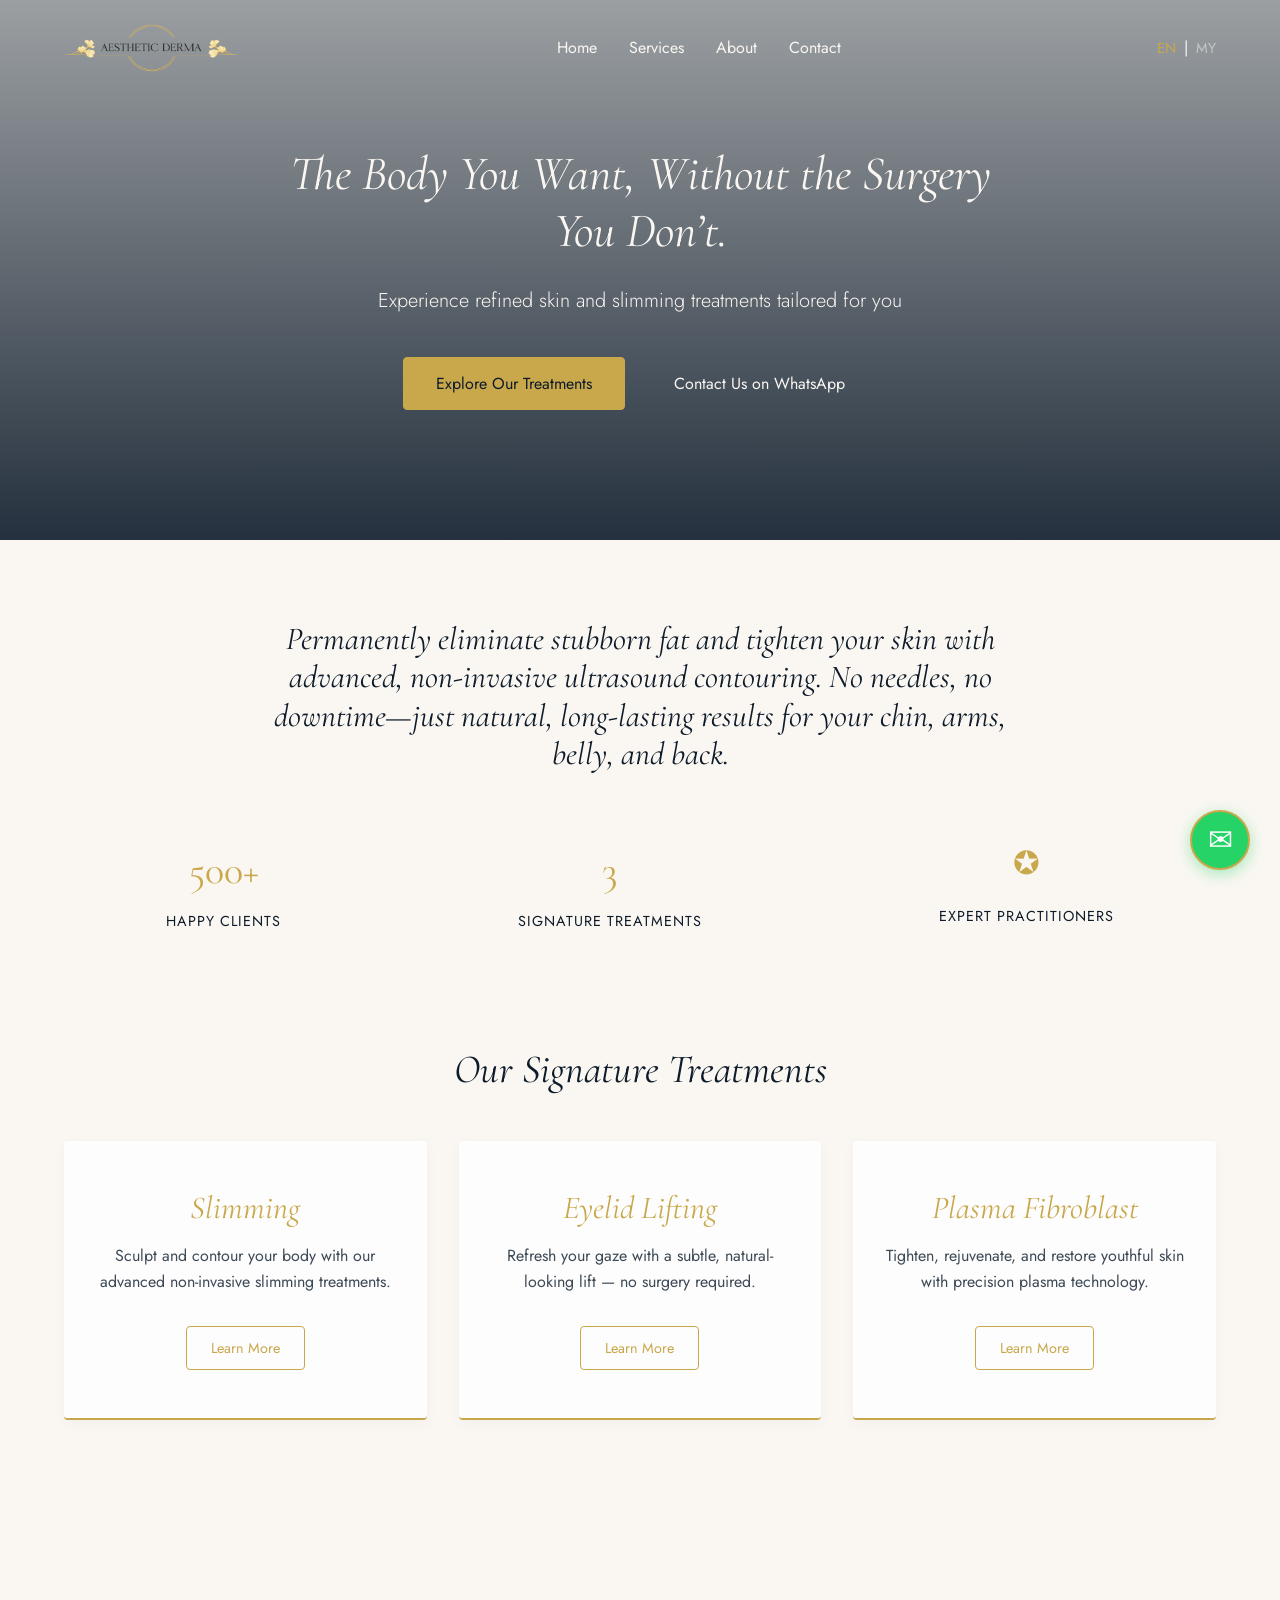
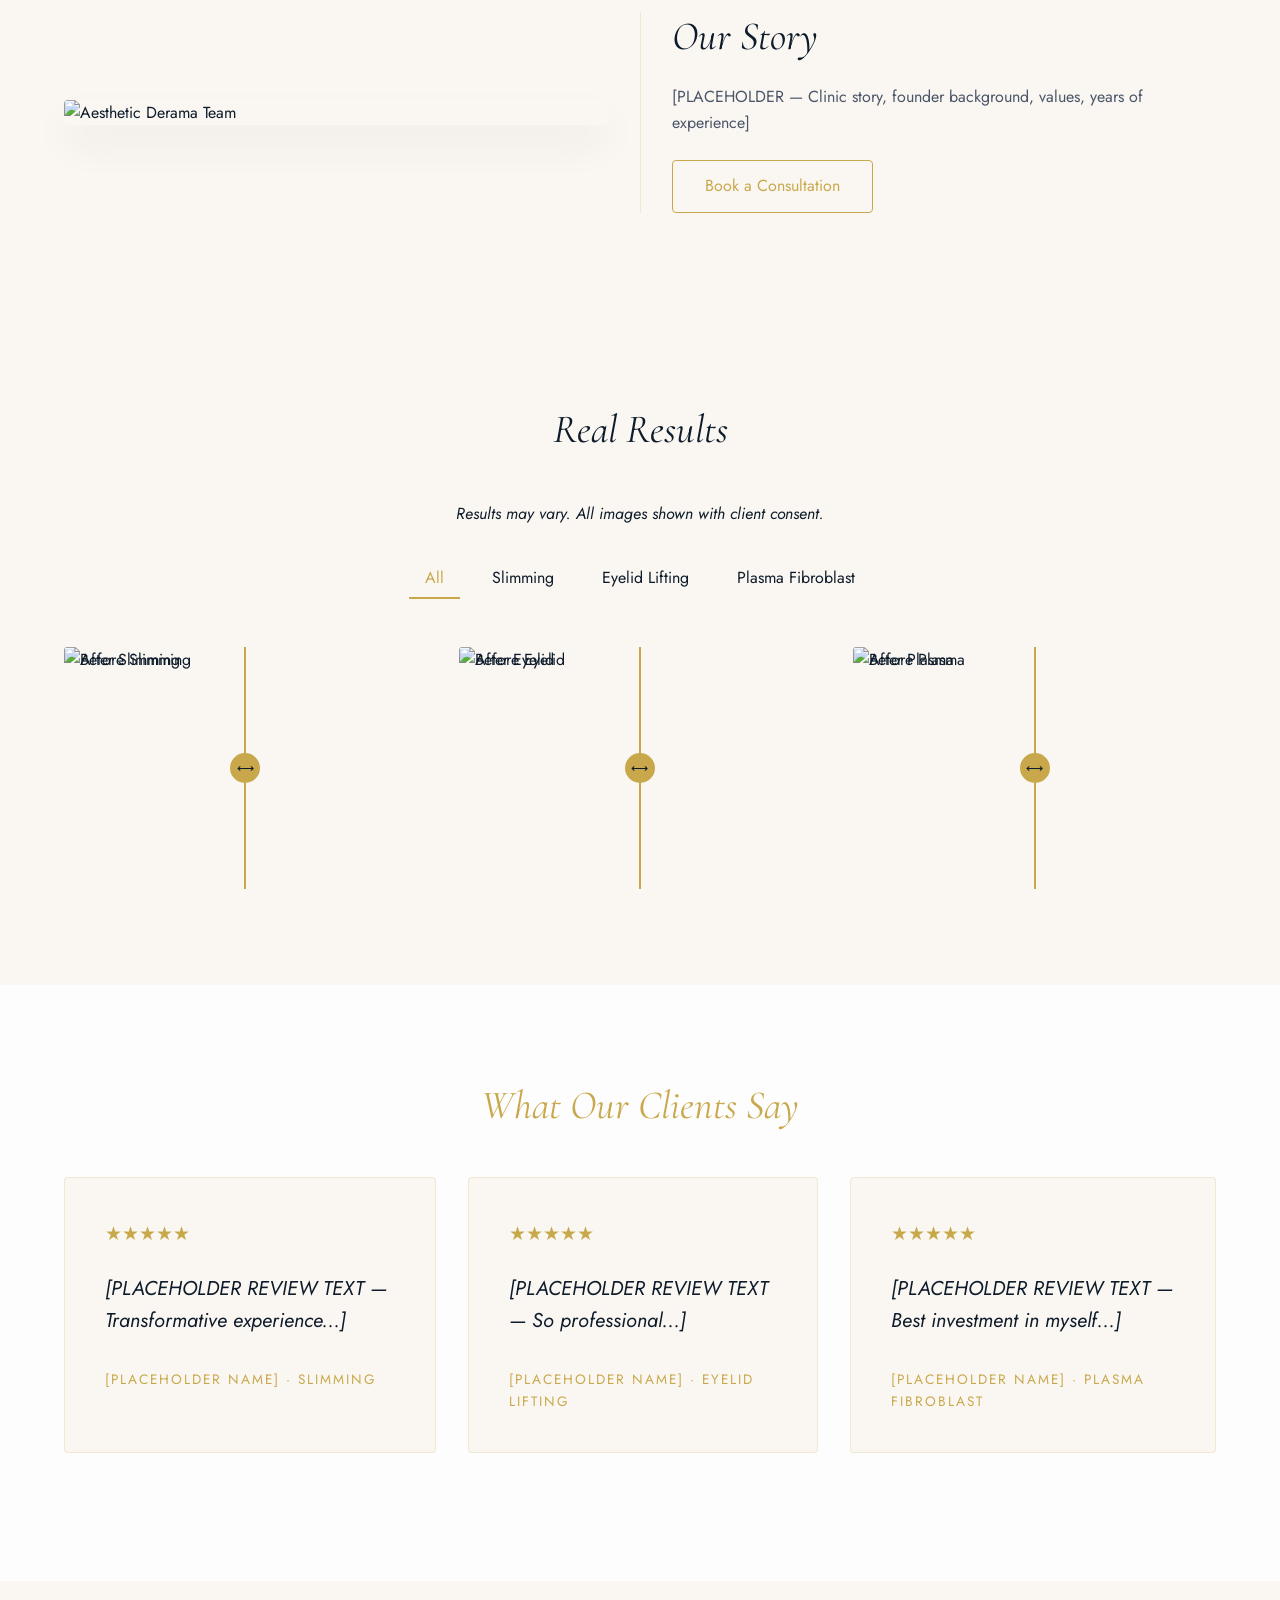
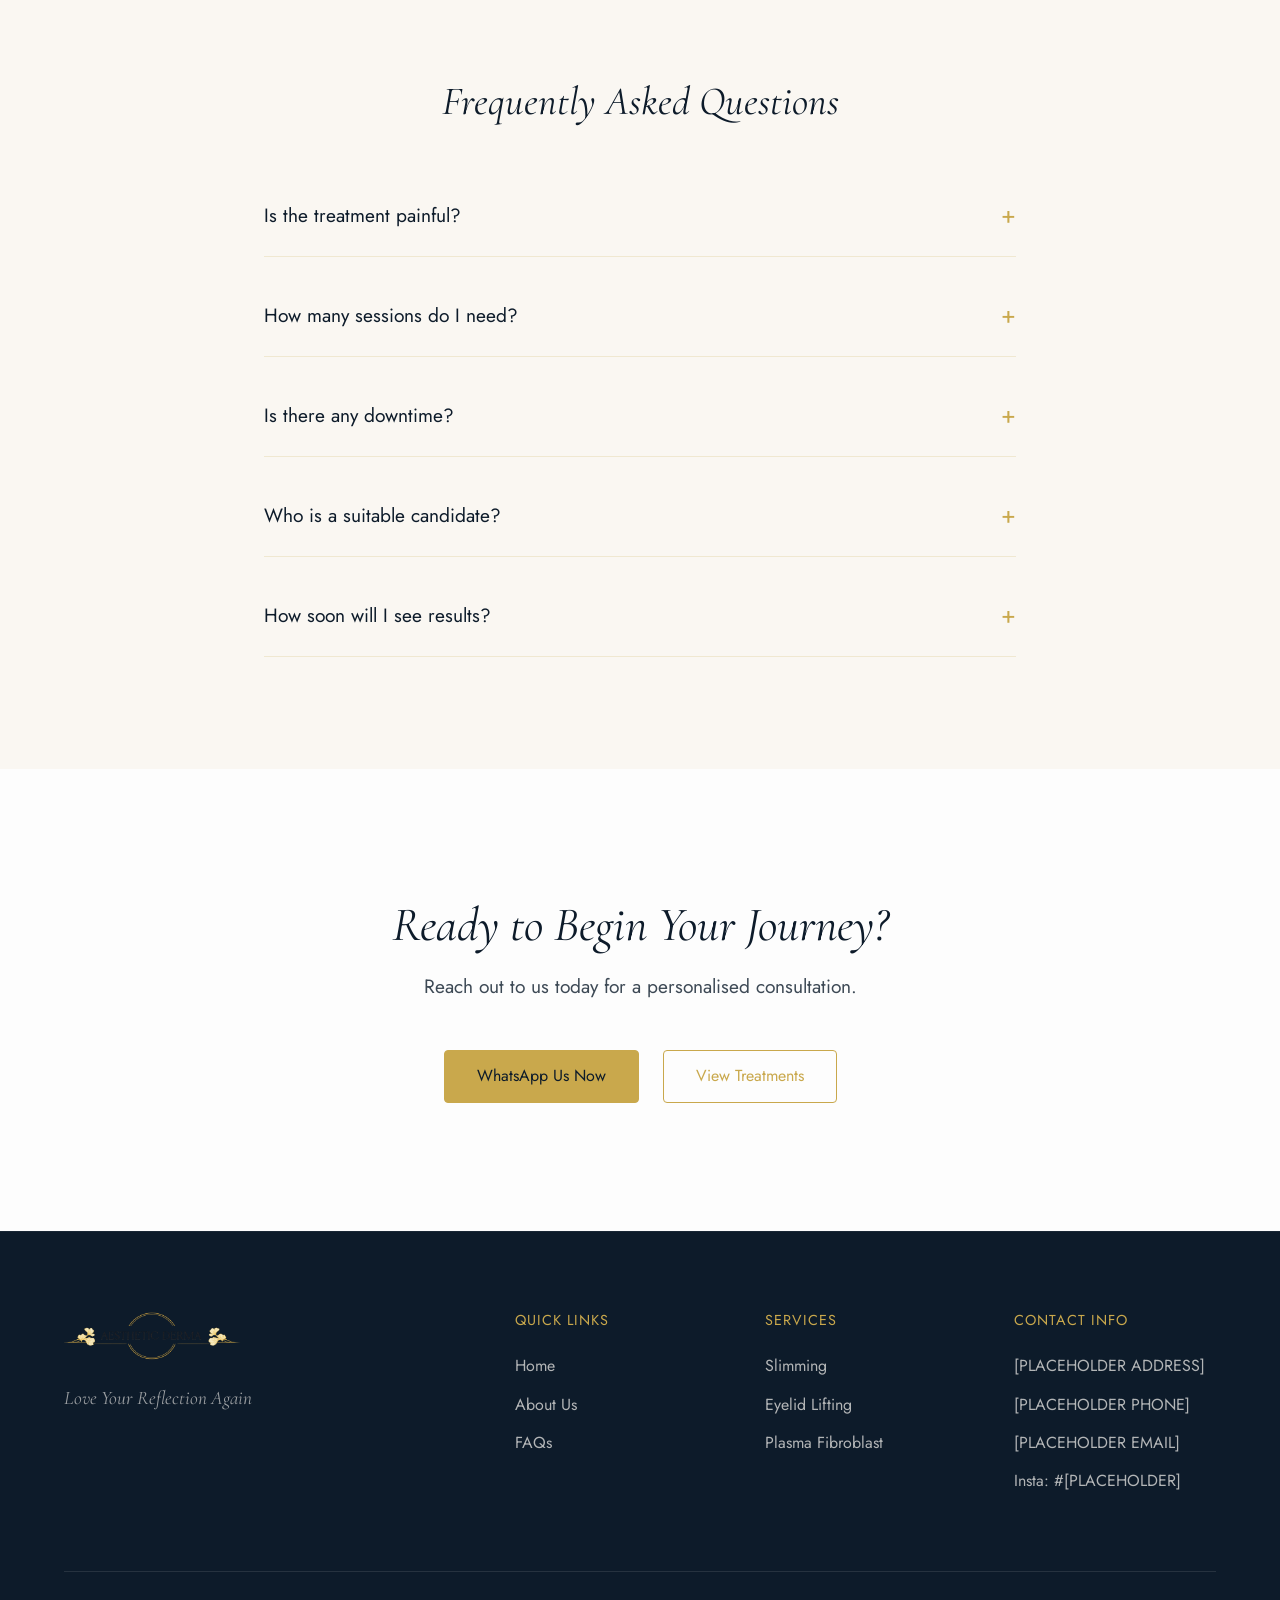
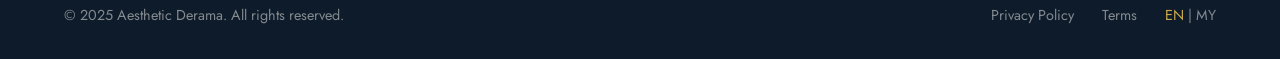
==== index.html @ 02422e23 "initial commit" ====
<!DOCTYPE html>
<html lang="en">

<head>
    <meta charset="UTF-8">
    <meta name="viewport" content="width=device-width, initial-scale=1.0">
    <title>Aesthetic Derama | Love Your Reflection Again</title>
    <meta name="description"
        content="Aesthetic Derama is a high-end aesthetic clinic offering premium non-invasive treatments like slimming, eyelid lifting, and plasma fibroblast. Love your reflection again.">
    <link rel="stylesheet" href="styles.css">
</head>

<body>

    <!-- Navigation -->
    <header>
        <div class="container nav-container">
            <a href="index.html" class="logo"><img src="logo.png" alt="Aesthetic Derama" class="logo-img"></a>
            <nav class="main-nav">
                <ul class="nav-links">
                    <li><a href="index.html" data-lang-en="Home" data-lang-my="Laman Utama">Home</a></li>
                    <li class="dropdown">
                        <a href="#services" data-lang-en="Services" data-lang-my="Perkhidmatan">Services</a>
                        <ul class="dropdown-menu">
                            <li><a href="slimming.html" data-lang-en="Slimming"
                                    data-lang-my="Melangsingkan Badan">Slimming</a></li>
                            <li><a href="eyelid-lifting.html" data-lang-en="Eyelid Lifting"
                                    data-lang-my="Angkat Kelopak Mata">Eyelid Lifting</a></li>
                            <li><a href="plasma-fibroblast.html" data-lang-en="Plasma Fibroblast"
                                    data-lang-my="Plasma Fibroblast">Plasma Fibroblast</a></li>
                        </ul>
                    </li>
                    <li><a href="#about" data-lang-en="About" data-lang-my="Tentang Kami">About</a></li>
                    <li><a href="#contact" data-lang-en="Contact" data-lang-my="Hubungi">Contact</a></li>
                </ul>
            </nav>
            <div style="display: flex; gap: 1rem; align-items: center;">
                <div class="lang-toggle">
                    <button class="lang-btn active" data-set-lang="EN">EN</button> | <button class="lang-btn"
                        data-set-lang="MY">MY</button>
                </div>
                <button class="mobile-menu-btn" style="display:none;" id="mobile-menu-btn">☰</button>
            </div>
        </div>
    </header>

    <!-- Hero Section -->
    <section class="hero">
        <video class="hero-video" autoplay loop muted playsinline>
            <source src="https://videos.pexels.com/video-files/5524244/5524244-uhd_2560_1440_30fps.mp4"
                type="video/mp4">
        </video>
        <div class="hero-overlay"></div>
        <div class="hero-content reveal">
            <h1 class="italic" data-lang-en="The Body You Want, Without the Surgery You Don&rsquo;t."
                data-lang-my="Badan yang Anda Inginkan, Tanpa Pembedahan yang Anda Tidak Mahukan.">The Body You Want,
                Without the Surgery You Don&rsquo;t.</h1>
            <p data-lang-en="Experience refined skin and slimming treatments tailored for you"
                data-lang-my="Alami rawatan kulit dan pelangsingan yang disesuaikan untuk anda">Experience refined skin
                and slimming treatments tailored for you</p>
            <div class="hero-btns">
                <a href="#services" class="btn btn-primary" data-lang-en="Explore Our Treatments"
                    data-lang-my="Terokai Rawatan Kami">Explore Our Treatments</a>
                <a href="https://wa.me/[PLACEHOLDER_NUMBER]" class="btn btn-ghost" data-lang-en="Contact Us on WhatsApp"
                    data-lang-my="Hubungi Kami di WhatsApp">Contact Us on WhatsApp</a>
            </div>
        </div>
    </section>

    <!-- Intro / Brand Promise Strip -->
    <section class="intro-strip reveal">
        <div class="container">
            <h2 class="intro-quote italic"
                data-lang-en="​Permanently eliminate stubborn fat and tighten your skin with advanced, non-invasive ultrasound contouring. No needles, no downtime—just natural, long-lasting results for your chin, arms, belly, and back."
                data-lang-my="&ldquo;Di mana sains bertemu kecantikan, dan setiap wanita menemui cahayanya.&rdquo;">
                "Where science meets beauty, and every woman finds her glow."</h2>
            <div class="stats-grid">
                <div class="stat-item">
                    <span>500+</span>
                    <p data-lang-en="Happy Clients" data-lang-my="Pelanggan Gembira">Happy Clients</p>
                </div>
                <div class="stat-item">
                    <span>3</span>
                    <p data-lang-en="Signature Treatments" data-lang-my="Rawatan Tandatangan">Signature Treatments</p>
                </div>
                <div class="stat-item">
                    <span style="font-size: 2rem; margin-bottom: 1rem;">&#10026;</span>
                    <p data-lang-en="Expert Practitioners" data-lang-my="Pakar Berpengalaman">Expert Practitioners</p>
                </div>
            </div>
        </div>
    </section>

    <!-- Services Section -->
    <section id="services" class="services-section reveal">
        <div class="container">
            <h2 class="section-title italic text-primary" data-lang-en="Our Signature Treatments"
                data-lang-my="Rawatan Tandatangan Kami">Our Signature Treatments</h2>
            <div class="services-grid">
                <!-- Service 1 -->
                <div class="service-card">
                    <h3 class="italic" data-lang-en="Slimming" data-lang-my="Melangsingkan Badan">Slimming</h3>
                    <p data-lang-en="Sculpt and contour your body with our advanced non-invasive slimming treatments."
                        data-lang-my="Bentuk dan kontur badan anda dengan rawatan langsing non-invasif kami yang canggih.">
                        Sculpt and contour your body with our advanced non-invasive slimming treatments.</p>
                    <a href="slimming.html" class="btn btn-outline" data-lang-en="Learn More"
                        data-lang-my="Ketahui Lebih Lanjut">Learn More</a>
                </div>
                <!-- Service 2 -->
                <div class="service-card">
                    <h3 class="italic" data-lang-en="Eyelid Lifting" data-lang-my="Angkat Kelopak Mata">Eyelid Lifting
                    </h3>
                    <p data-lang-en="Refresh your gaze with a subtle, natural-looking lift &mdash; no surgery required."
                        data-lang-my="Segarkan pandangan anda dengan angkat yang halus dan semula jadi &mdash; tanpa pembedahan.">
                        Refresh your gaze with a subtle, natural-looking lift &mdash; no surgery required.</p>
                    <a href="eyelid-lifting.html" class="btn btn-outline" data-lang-en="Learn More"
                        data-lang-my="Ketahui Lebih Lanjut">Learn More</a>
                </div>
                <!-- Service 3 -->
                <div class="service-card">
                    <h3 class="italic" data-lang-en="Plasma Fibroblast" data-lang-my="Plasma Fibroblast">Plasma
                        Fibroblast</h3>
                    <p data-lang-en="Tighten, rejuvenate, and restore youthful skin with precision plasma technology."
                        data-lang-my="Ketatkan, muda semula, dan pulihkan kulit muda dengan teknologi plasma presisi.">
                        Tighten, rejuvenate, and restore youthful skin with precision plasma technology.</p>
                    <a href="plasma-fibroblast.html" class="btn btn-outline" data-lang-en="Learn More"
                        data-lang-my="Ketahui Lebih Lanjut">Learn More</a>
                </div>
            </div>
        </div>
    </section>

    <!-- About Section -->
    <section id="about" class="about-section reveal">
        <div class="container about-grid">
            <div class="about-image">
                <img src="https://placehold.co/600x600/0D1B2A/C9A84C?text=Clinic+Story+Placeholder"
                    alt="Aesthetic Derama Team" loading="lazy">
            </div>
            <div class="about-content pl-4">
                <h2 class="italic" data-lang-en="Our Story" data-lang-my="Kisah Kami">Our Story</h2>
                <p data-lang-en="[PLACEHOLDER &mdash; Clinic story, founder background, values, years of experience]"
                    data-lang-my="[PLACEHOLDER &mdash; Kisah klinik, latar belakang pengasas, nilai, pengalaman bertahun-tahun]">
                    [PLACEHOLDER &mdash; Clinic story, founder background, values, years of experience]</p>
                <a href="#contact" class="btn btn-outline" data-lang-en="Book a Consultation"
                    data-lang-my="Tempah Perundingan">Book a Consultation</a>
            </div>
        </div>
    </section>

    <!-- Before & After Gallery -->
    <section class="gallery-section reveal">
        <div class="container">
            <h2 class="section-title text-primary italic" data-lang-en="Real Results" data-lang-my="Keputusan Nyata">
                Real Results</h2>
            <p style="text-align: center; margin-bottom: 2rem;" class="italic"
                data-lang-en="Results may vary. All images shown with client consent."
                data-lang-my="Keputusan mungkin berbeza. Semua imej ditunjukkan dengan persetujuan pelanggan.">Results
                may vary. All images shown with client consent.</p>

            <div class="filter-tabs">
                <button class="filter-btn active" data-filter="all" data-lang-en="All" data-lang-my="Semua">All</button>
                <button class="filter-btn" data-filter="slimming" data-lang-en="Slimming"
                    data-lang-my="Langsing">Slimming</button>
                <button class="filter-btn" data-filter="eyelid" data-lang-en="Eyelid Lifting"
                    data-lang-my="Kelopak Mata">Eyelid Lifting</button>
                <button class="filter-btn" data-filter="plasma" data-lang-en="Plasma Fibroblast"
                    data-lang-my="Plasma">Plasma Fibroblast</button>
            </div>

            <div class="gallery-grid">
                <!-- Gallery Item: Slimming -->
                <div class="gallery-item" data-category="slimming">
                    <div class="compare-slider">
                        <img src="https://placehold.co/600x400/0D1B2A/C9A84C?text=After" alt="After Slimming"
                            class="slider-after" loading="lazy">
                        <div class="slider-before" style="width: 50%;">
                            <img style="width: 200%;" src="https://placehold.co/600x400/C9A84C/0D1B2A?text=Before"
                                alt="Before Slimming" loading="lazy">
                        </div>
                        <div class="slider-handle" style="left: 50%;"></div>
                    </div>
                </div>
                <!-- Gallery Item: Eyelid -->
                <div class="gallery-item" data-category="eyelid">
                    <div class="compare-slider">
                        <img src="https://placehold.co/600x400/0D1B2A/C9A84C?text=After" alt="After Eyelid"
                            class="slider-after" loading="lazy">
                        <div class="slider-before" style="width: 50%;">
                            <img style="width: 200%;" src="https://placehold.co/600x400/C9A84C/0D1B2A?text=Before"
                                alt="Before Eyelid" loading="lazy">
                        </div>
                        <div class="slider-handle" style="left: 50%;"></div>
                    </div>
                </div>
                <!-- Gallery Item: Plasma -->
                <div class="gallery-item" data-category="plasma">
                    <div class="compare-slider">
                        <img src="https://placehold.co/600x400/0D1B2A/C9A84C?text=After" alt="After Plasma"
                            class="slider-after" loading="lazy">
                        <div class="slider-before" style="width: 50%;">
                            <img style="width: 200%;" src="https://placehold.co/600x400/C9A84C/0D1B2A?text=Before"
                                alt="Before Plasma" loading="lazy">
                        </div>
                        <div class="slider-handle" style="left: 50%;"></div>
                    </div>
                </div>
            </div>
        </div>
    </section>

    <!-- Testimonials Section -->
    <section class="testimonials-section reveal">
        <div class="container">
            <h2 class="section-title italic" data-lang-en="What Our Clients Say"
                data-lang-my="Apa Yang Pelanggan Kami Katakan">What Our Clients Say</h2>
            <div class="testimonial-carousel">
                <!-- Card 1 -->
                <div class="testimonial-card">
                    <div class="stars">&#9733;&#9733;&#9733;&#9733;&#9733;</div>
                    <p class="testimonial-text italic"
                        data-lang-en="[PLACEHOLDER REVIEW TEXT &mdash; Transformative experience...]"
                        data-lang-my="[PLACEHOLDER TEKS ULASAN &mdash; Pengalaman transformatif...]">[PLACEHOLDER REVIEW
                        TEXT &mdash; Transformative experience...]</p>
                    <div class="testimonial-author small-caps" data-lang-en="[PLACEHOLDER NAME] &middot; Slimming"
                        data-lang-my="[PLACEHOLDER NAME] &middot; Melangsingkan Badan">[PLACEHOLDER NAME] &middot;
                        Slimming</div>
                </div>
                <!-- Card 2 -->
                <div class="testimonial-card">
                    <div class="stars">&#9733;&#9733;&#9733;&#9733;&#9733;</div>
                    <p class="testimonial-text italic"
                        data-lang-en="[PLACEHOLDER REVIEW TEXT &mdash; So professional...]"
                        data-lang-my="[PLACEHOLDER TEKS ULASAN &mdash; Sangat profesional...]">[PLACEHOLDER REVIEW TEXT
                        &mdash; So professional...]</p>
                    <div class="testimonial-author small-caps" data-lang-en="[PLACEHOLDER NAME] &middot; Eyelid Lifting"
                        data-lang-my="[PLACEHOLDER NAME] &middot; Angkat Kelopak Mata">[PLACEHOLDER NAME] &middot;
                        Eyelid Lifting</div>
                </div>
                <!-- Card 3 -->
                <div class="testimonial-card">
                    <div class="stars">&#9733;&#9733;&#9733;&#9733;&#9733;</div>
                    <p class="testimonial-text italic"
                        data-lang-en="[PLACEHOLDER REVIEW TEXT &mdash; Best investment in myself...]"
                        data-lang-my="[PLACEHOLDER TEKS ULASAN &mdash; Pelaburan terbaik dalam diri saya...]">
                        [PLACEHOLDER REVIEW TEXT &mdash; Best investment in myself...]</p>
                    <div class="testimonial-author small-caps"
                        data-lang-en="[PLACEHOLDER NAME] &middot; Plasma Fibroblast"
                        data-lang-my="[PLACEHOLDER NAME] &middot; Plasma Fibroblast">[PLACEHOLDER NAME] &middot; Plasma
                        Fibroblast</div>
                </div>
            </div>
        </div>
    </section>

    <!-- FAQ Section -->
    <section class="faq-section reveal">
        <div class="container faq-container">
            <h2 class="section-title italic text-primary" data-lang-en="Frequently Asked Questions"
                data-lang-my="Soalan Lazim">Frequently Asked Questions</h2>
            <!-- FAQ 1 -->
            <div class="faq-item">
                <button class="faq-question">
                    <span data-lang-en="Is the treatment painful?" data-lang-my="Adakah rawatan ini menyakitkan?">Is the
                        treatment painful?</span>
                    <span class="faq-icon">+</span>
                </button>
                <div class="faq-answer">
                    <div class="faq-answer-inner" data-lang-en="[PLACEHOLDER ANSWER]"
                        data-lang-my="[PLACEHOLDER ANSWER]">[PLACEHOLDER ANSWER]</div>
                </div>
            </div>
            <!-- FAQ 2 -->
            <div class="faq-item">
                <button class="faq-question">
                    <span data-lang-en="How many sessions do I need?" data-lang-my="Berapa sesi yang saya perlukan?">How
                        many sessions do I need?</span>
                    <span class="faq-icon">+</span>
                </button>
                <div class="faq-answer">
                    <div class="faq-answer-inner" data-lang-en="[PLACEHOLDER ANSWER]"
                        data-lang-my="[PLACEHOLDER ANSWER]">[PLACEHOLDER ANSWER]</div>
                </div>
            </div>
            <!-- FAQ 3 -->
            <div class="faq-item">
                <button class="faq-question">
                    <span data-lang-en="Is there any downtime?" data-lang-my="Adakah terdapat masa rehat?">Is there any
                        downtime?</span>
                    <span class="faq-icon">+</span>
                </button>
                <div class="faq-answer">
                    <div class="faq-answer-inner" data-lang-en="[PLACEHOLDER ANSWER]"
                        data-lang-my="[PLACEHOLDER ANSWER]">[PLACEHOLDER ANSWER]</div>
                </div>
            </div>
            <!-- FAQ 4 -->
            <div class="faq-item">
                <button class="faq-question">
                    <span data-lang-en="Who is a suitable candidate?" data-lang-my="Siapakah calon yang sesuai?">Who is
                        a suitable candidate?</span>
                    <span class="faq-icon">+</span>
                </button>
                <div class="faq-answer">
                    <div class="faq-answer-inner" data-lang-en="[PLACEHOLDER ANSWER]"
                        data-lang-my="[PLACEHOLDER ANSWER]">[PLACEHOLDER ANSWER]</div>
                </div>
            </div>
            <!-- FAQ 5 -->
            <div class="faq-item">
                <button class="faq-question">
                    <span data-lang-en="How soon will I see results?"
                        data-lang-my="Bilakah saya akan melihat keputusan?">How soon will I see results?</span>
                    <span class="faq-icon">+</span>
                </button>
                <div class="faq-answer">
                    <div class="faq-answer-inner" data-lang-en="[PLACEHOLDER ANSWER]"
                        data-lang-my="[PLACEHOLDER ANSWER]">[PLACEHOLDER ANSWER]</div>
                </div>
            </div>
        </div>
    </section>

    <!-- Book Now / CTA Banner -->
    <section class="cta-banner reveal">
        <div class="container">
            <h2 class="italic" data-lang-en="Ready to Begin Your Journey?"
                data-lang-my="Bersedia Untuk Memulakan Perjalanan Anda?">Ready to Begin Your Journey?</h2>
            <p data-lang-en="Reach out to us today for a personalised consultation."
                data-lang-my="Hubungi kami hari ini untuk perundingan yang diperibadikan.">Reach out to us today for a
                personalised consultation.</p>
            <div class="cta-btns">
                <a href="https://wa.me/[PLACEHOLDER_NUMBER]" class="btn btn-primary" data-lang-en="WhatsApp Us Now"
                    data-lang-my="WhatsApp Kami Sekarang">WhatsApp Us Now</a>
                <a href="#services" class="btn btn-outline" data-lang-en="View Treatments"
                    data-lang-my="Lihat Rawatan">View Treatments</a>
            </div>
        </div>
    </section>

    <!-- Footer -->
    <footer id="contact">
        <div class="container">
            <div class="footer-grid">
                <div class="footer-brand">
                    <a href="index.html" class="logo"><img src="logo.png" alt="Aesthetic Derama" class="logo-img"></a>
                    <p data-lang-en="Love Your Reflection Again" data-lang-my="Cintai Pantulan Anda Kembali">Love Your
                        Reflection Again</p>
                </div>
                <div class="footer-col">
                    <h4 data-lang-en="Quick Links" data-lang-my="Pautan Pantas">Quick Links</h4>
                    <ul>
                        <li><a href="index.html" data-lang-en="Home" data-lang-my="Laman Utama">Home</a></li>
                        <li><a href="#about" data-lang-en="About Us" data-lang-my="Tentang Kami">About Us</a></li>
                        <li><a href="#faq" data-lang-en="FAQs" data-lang-my="Soalan Lazim">FAQs</a></li>
                    </ul>
                </div>
                <div class="footer-col">
                    <h4 data-lang-en="Services" data-lang-my="Perkhidmatan">Services</h4>
                    <ul>
                        <li><a href="slimming.html" data-lang-en="Slimming"
                                data-lang-my="Melangsingkan Badan">Slimming</a></li>
                        <li><a href="eyelid-lifting.html" data-lang-en="Eyelid Lifting"
                                data-lang-my="Angkat Kelopak Mata">Eyelid Lifting</a></li>
                        <li><a href="plasma-fibroblast.html" data-lang-en="Plasma Fibroblast"
                                data-lang-my="Plasma Fibroblast">Plasma Fibroblast</a></li>
                    </ul>
                </div>
                <div class="footer-col">
                    <h4 data-lang-en="Contact Info" data-lang-my="Maklumat Perhubungan">Contact Info</h4>
                    <ul>
                        <li><a href="#">[PLACEHOLDER ADDRESS]</a></li>
                        <li><a href="#">[PLACEHOLDER PHONE]</a></li>
                        <li><a href="mailto:[PLACEHOLDER EMAIL]">[PLACEHOLDER EMAIL]</a></li>
                        <li><a href="#">Insta: #[PLACEHOLDER]</a></li>
                    </ul>
                </div>
            </div>
            <div class="footer-bottom">
                <p>&copy; 2025 Aesthetic Derama. <span data-lang-en="All rights reserved."
                        data-lang-my="Hak cipta terpelihara.">All rights reserved.</span></p>
                <div class="footer-links">
                    <a href="#" data-lang-en="Privacy Policy" data-lang-my="Dasar Privasi">Privacy Policy</a>
                    <a href="#" data-lang-en="Terms" data-lang-my="Syarat">Terms</a>
                    <span style="margin-left: 1.5rem;">
                        <button class="lang-btn active" data-set-lang="EN">EN</button> | <button class="lang-btn"
                            data-set-lang="MY">MY</button>
                    </span>
                </div>
            </div>
        </div>
    </footer>

    <!-- Floating WhatsApp -->
    <a href="https://wa.me/[PLACEHOLDER_NUMBER]" class="floating-wa">
        <div class="wa-label" data-lang-en="Chat With Us" data-lang-my="Sembang Dengan Kami">Chat With Us</div>
        <div class="wa-icon">&#9993;</div> <!-- Better icon if font-awesome isn't permitted -->
    </a>

    <script src="main.js"></script>
</body>

</html>
---- styles.css ----
@import url('https://fonts.googleapis.com/css2?family=Cormorant+Garamond:ital,wght@0,400;0,600;1,400;1,600&family=Jost:wght@300;400;500&display=swap');

:root {
    --color-ivory: #FAF7F2;
    --color-whiteish: #FDFDFD;
    --color-gold: #C9A84C;
    --color-gold-light: rgba(201, 168, 76, 0.2);
    --color-navy: #0D1B2A;
    --color-navy-mid: #162840;
    --font-heading: 'Cormorant Garamond', serif;
    --font-body: 'Jost', sans-serif;
    --transition: 0.35s ease;
    --radius: 4px;
    --max-width: 1200px;
}

/* Reset & Base */
*,
*::before,
*::after {
    box-sizing: border-box;
    margin: 0;
    padding: 0;
}

html {
    scroll-behavior: smooth;
}

body {
    font-family: var(--font-body);
    background-color: var(--color-ivory);
    color: var(--color-navy);
    line-height: 1.6;
    -webkit-font-smoothing: antialiased;
    overflow-x: hidden;
}

h1,
h2,
h3,
h4,
h5,
h6 {
    font-family: var(--font-heading);
    font-weight: 400;
    line-height: 1.2;
}

a {
    text-decoration: none;
    color: inherit;
    transition: var(--transition);
}

ul {
    list-style: none;
}

img {
    max-width: 100%;
    height: auto;
    display: block;
}

/* Typography Utility */
.italic {
    font-style: italic;
}

.gold-text {
    color: var(--color-gold);
}

.ivory-text {
    color: var(--color-ivory);
}

.small-caps {
    text-transform: uppercase;
    letter-spacing: 2px;
    font-size: 0.85rem;
}

/* Container */
.container {
    max-width: var(--max-width);
    margin: 0 auto;
    padding: 0 1.5rem;
}

/* Navigation */
header {
    position: fixed;
    top: 0;
    left: 0;
    width: 100%;
    z-index: 1000;
    transition: var(--transition);
    padding: 1.5rem 0;
    background-color: transparent;
}

header.scrolled {
    background-color: var(--color-navy);
    padding: 1rem 0;
    box-shadow: 0 4px 20px rgba(0, 0, 0, 0.1);
}

.nav-container {
    display: flex;
    justify-content: space-between;
    align-items: center;
}

.logo {
    font-family: var(--font-heading);
    font-size: 1.8rem;
    color: var(--color-ivory);
    font-weight: 600;
}

.logo-img {
    height: 48px;
    width: auto;
    display: block;
}

.nav-links {
    display: flex;
    gap: 2rem;
    align-items: center;
}

.nav-links a {
    color: var(--color-ivory);
    font-size: 1rem;
    font-weight: 400;
    position: relative;
}

.nav-links a::after {
    content: '';
    position: absolute;
    width: 0;
    height: 1px;
    bottom: -4px;
    left: 0;
    background-color: var(--color-gold);
    transition: var(--transition);
}

.nav-links a:hover::after {
    width: 100%;
}

/* Dropdown */
.dropdown {
    position: relative;
}

.dropdown-menu {
    position: absolute;
    top: 100%;
    left: 0;
    background-color: var(--color-whiteish);
    min-width: 200px;
    opacity: 0;
    visibility: hidden;
    transform: translateY(10px);
    transition: var(--transition);
    border-top: 2px solid var(--color-gold);
    padding: 1rem 0;
    box-shadow: 0 4px 15px rgba(0, 0, 0, 0.05);
}

.dropdown:hover .dropdown-menu {
    opacity: 1;
    visibility: visible;
    transform: translateY(0);
}

.dropdown-menu li a {
    display: block;
    padding: 0.5rem 1.5rem;
    color: var(--color-navy);
}

.dropdown-menu li a::after {
    display: none;
}

.dropdown-menu li a:hover {
    color: var(--color-gold);
    background-color: var(--color-ivory);
}

/* Language Toggle */
.lang-toggle {
    display: flex;
    align-items: center;
    gap: 0.5rem;
    color: var(--color-ivory);
    cursor: pointer;
    font-family: var(--font-body);
}

.lang-btn {
    background: none;
    border: none;
    color: var(--color-ivory);
    cursor: pointer;
    font-size: 0.9rem;
    opacity: 0.5;
    transition: var(--transition);
    font-family: var(--font-body);
}

.lang-btn.active {
    opacity: 1;
    color: var(--color-gold);
}

/* Buttons */
.btn {
    display: inline-block;
    padding: 0.8rem 2rem;
    font-family: var(--font-body);
    font-size: 1rem;
    cursor: pointer;
    border-radius: var(--radius);
    text-align: center;
}

.btn-primary {
    background-color: var(--color-gold);
    color: var(--color-navy);
    border: 1px solid var(--color-gold);
}

.btn-primary:hover {
    background-color: transparent;
    color: var(--color-gold);
}

.btn-outline {
    background-color: transparent;
    color: var(--color-gold);
    border: 1px solid var(--color-gold);
}

.btn-outline:hover {
    background-color: var(--color-gold);
    color: var(--color-navy);
}

.btn-ghost {
    background-color: transparent;
    color: var(--color-ivory);
    border: 1px solid transparent;
}

.btn-ghost:hover {
    color: var(--color-gold);
}

/* Section Spacing */
section {
    padding: 6rem 0;
}

.section-title {
    text-align: center;
    font-size: 2.5rem;
    margin-bottom: 3rem;
    font-style: italic;
}

/* Hero Section */
.hero {
    position: relative;
    min-height: 60vh;
    padding: 8rem 0;
    display: flex;
    align-items: center;
    justify-content: center;
    text-align: center;
    color: var(--color-ivory);
}

.hero-video {
    position: absolute;
    top: 0;
    left: 0;
    width: 100%;
    height: 100%;
    object-fit: cover;
    z-index: -2;
}

.hero-overlay {
    position: absolute;
    top: 0;
    left: 0;
    width: 100%;
    height: 100%;
    background: linear-gradient(to top, rgba(13, 27, 42, 0.9) 0%, rgba(13, 27, 42, 0.4) 100%);
    z-index: -1;
}

.hero-content {
    max-width: 800px;
    padding: 0 1.5rem;
}

.hero h1 {
    font-size: 3rem;
    margin: 1rem 0 1.5rem;
}

.hero p {
    font-size: 1.25rem;
    margin-bottom: 2.5rem;
    font-weight: 300;
}

.hero-btns {
    display: flex;
    justify-content: center;
    gap: 1rem;
}

/* Intro Strip */
.intro-strip {
    background-color: var(--color-ivory);
    padding: 5rem 0;
    text-align: center;
}

.intro-quote {
    font-size: 2rem;
    color: var(--color-navy);
    max-width: 800px;
    margin: 0 auto 4rem;
}

.stats-grid {
    display: flex;
    justify-content: space-around;
    flex-wrap: wrap;
    gap: 2rem;
}

.stat-item {
    display: flex;
    flex-direction: column;
    align-items: center;
}

.stat-item span {
    font-family: var(--font-heading);
    font-size: 2.5rem;
    color: var(--color-gold);
    margin-bottom: 0.5rem;
}

.stat-item p {
    font-size: 0.9rem;
    text-transform: uppercase;
    letter-spacing: 1px;
}

/* Services */
.services-section {
    background-color: var(--color-ivory);
    padding-top: 2rem;
}

.services-grid {
    display: grid;
    grid-template-columns: repeat(auto-fit, minmax(300px, 1fr));
    gap: 2rem;
}

.service-card {
    background-color: var(--color-whiteish);
    color: var(--color-navy);
    padding: 3rem 2rem;
    text-align: center;
    border-bottom: 2px solid var(--color-gold);
    transition: var(--transition);
    border-radius: var(--radius);
    box-shadow: 0 4px 15px rgba(0, 0, 0, 0.03);
}

.service-card:hover {
    transform: translateY(-5px);
    box-shadow: 0 10px 30px rgba(13, 27, 42, 0.1);
}

.service-card h3 {
    color: var(--color-gold);
    font-size: 2rem;
    margin-bottom: 1rem;
}

.service-card p {
    margin-bottom: 2rem;
    color: rgba(13, 27, 42, 0.8);
}

.service-card .btn-outline {
    font-size: 0.9rem;
    padding: 0.6rem 1.5rem;
}

/* About Section */
.about-section {
    background-color: var(--color-ivory);
    position: relative;
}

.about-grid {
    display: grid;
    grid-template-columns: 1fr 1fr;
    gap: 4rem;
    align-items: center;
}

.about-image img {
    border-radius: var(--radius);
    box-shadow: 0 20px 40px rgba(0, 0, 0, 0.05);
}

.about-content {
    position: relative;
}

.about-content::before {
    content: '';
    position: absolute;
    left: -2rem;
    top: 0;
    height: 100%;
    width: 1px;
    background-color: var(--color-gold-light);
}

.about-content h2 {
    font-size: 2.5rem;
    margin-bottom: 1.5rem;
    color: var(--color-navy);
}

.about-content p {
    margin-bottom: 1.5rem;
    color: #4a5568;
}

/* Gallery Slider */
.gallery-section {
    background-color: var(--color-ivory);
}

.filter-tabs {
    display: flex;
    justify-content: center;
    gap: 1rem;
    margin-bottom: 3rem;
    flex-wrap: wrap;
}

.filter-btn {
    background: none;
    border: none;
    font-family: var(--font-body);
    font-size: 1rem;
    cursor: pointer;
    padding: 0.5rem 1rem;
    color: var(--color-navy);
    border-bottom: 2px solid transparent;
    transition: var(--transition);
}

.filter-btn.active,
.filter-btn:hover {
    color: var(--color-gold);
    border-bottom-color: var(--color-gold);
}

.gallery-grid {
    display: grid;
    grid-template-columns: repeat(auto-fill, minmax(350px, 1fr));
    gap: 2rem;
}

.compare-slider {
    position: relative;
    width: 100%;
    padding-top: 66.66%;
    /* 3:2 Aspect Ratio */
    overflow: hidden;
    border-radius: var(--radius);
}

.compare-slider img {
    position: absolute;
    top: 0;
    left: 0;
    width: 100%;
    height: 100%;
    object-fit: cover;
}

.slider-before {
    position: absolute;
    top: 0;
    left: 0;
    width: 50%;
    height: 100%;
    overflow: hidden;
    z-index: 2;
}

.slider-before img {
    width: 200%;
    /* Important: inverse of width */
    max-width: none;
}

.slider-handle {
    position: absolute;
    top: 0;
    left: 50%;
    width: 2px;
    height: 100%;
    background-color: var(--color-gold);
    z-index: 3;
    transform: translateX(-50%);
    cursor: ew-resize;
}

.slider-handle::after {
    content: '⟷';
    position: absolute;
    top: 50%;
    left: 50%;
    transform: translate(-50%, -50%);
    width: 30px;
    height: 30px;
    background-color: var(--color-gold);
    color: var(--color-navy);
    border-radius: 50%;
    display: flex;
    align-items: center;
    justify-content: center;
    font-size: 12px;
}

/* Testimonials */
.testimonials-section {
    background-color: var(--color-whiteish);
    color: var(--color-navy);
}

.testimonials-section .section-title {
    color: var(--color-gold);
}

.testimonial-carousel {
    display: flex;
    overflow-x: auto;
    gap: 2rem;
    padding-bottom: 2rem;
    scrollbar-width: thin;
    scrollbar-color: var(--color-gold) var(--color-navy-mid);
}

.testimonial-carousel::-webkit-scrollbar {
    height: 6px;
}

.testimonial-carousel::-webkit-scrollbar-track {
    background: var(--color-navy-mid);
}

.testimonial-carousel::-webkit-scrollbar-thumb {
    background-color: var(--color-gold);
    border-radius: 10px;
}

.testimonial-card {
    min-width: 350px;
    background-color: var(--color-ivory);
    padding: 2.5rem;
    border-radius: var(--radius);
    border: 1px solid rgba(201, 168, 76, 0.2);
}

.stars {
    color: var(--color-gold);
    margin-bottom: 1.5rem;
    font-size: 1.2rem;
}

.testimonial-text {
    font-size: 1.25rem;
    margin-bottom: 2rem;
}

.testimonial-author {
    color: var(--color-gold);
}

/* FAQ */
.faq-section {
    background-color: var(--color-ivory);
}

.faq-container {
    max-width: 800px;
    margin: 0 auto;
}

.faq-item {
    border-bottom: 1px solid var(--color-gold-light);
    margin-bottom: 1rem;
}

.faq-question {
    display: flex;
    justify-content: space-between;
    align-items: center;
    width: 100%;
    background: none;
    border: none;
    text-align: left;
    padding: 1.5rem 0;
    font-family: var(--font-body);
    font-size: 1.2rem;
    color: var(--color-navy);
    cursor: pointer;
}

.faq-icon {
    color: var(--color-gold);
    font-size: 1.5rem;
    transition: var(--transition);
}

.faq-answer {
    max-height: 0;
    overflow: hidden;
    transition: max-height 0.3s ease-out;
}

.faq-answer-inner {
    padding-bottom: 1.5rem;
    color: #4a5568;
}

.faq-item.active .faq-icon {
    transform: rotate(45deg);
}

.faq-item.active .faq-answer {
    max-height: 500px;
}

/* CTA Banner */
.cta-banner {
    background-color: var(--color-whiteish);
    color: var(--color-navy);
    text-align: center;
    padding: 8rem 0;
}

.cta-banner h2 {
    font-size: 3rem;
    margin-bottom: 1rem;
    color: var(--color-navy);
}

.cta-banner p {
    margin-bottom: 3rem;
    font-size: 1.2rem;
    color: rgba(13, 27, 42, 0.8);
}

.cta-btns {
    display: flex;
    justify-content: center;
    gap: 1.5rem;
}

/* Footer */
footer {
    background-color: var(--color-navy);
    color: var(--color-ivory);
    padding: 5rem 0 2rem;
    border-top: 1px solid rgba(255, 255, 255, 0.05);
}

.footer-grid {
    display: grid;
    grid-template-columns: 2fr 1fr 1fr 1fr;
    gap: 3rem;
    margin-bottom: 4rem;
}

.footer-brand .logo {
    margin-bottom: 1rem;
    display: inline-block;
}

.footer-brand p {
    color: rgba(250, 247, 242, 0.6);
    font-style: italic;
    font-family: var(--font-heading);
    font-size: 1.2rem;
}

.footer-col h4 {
    font-family: var(--font-body);
    text-transform: uppercase;
    letter-spacing: 1px;
    font-size: 0.9rem;
    margin-bottom: 1.5rem;
    color: var(--color-gold);
}

.footer-col ul li {
    margin-bottom: 0.8rem;
}

.footer-col ul li a {
    color: rgba(250, 247, 242, 0.7);
}

.footer-col ul li a:hover {
    color: var(--color-gold);
}

.footer-bottom {
    border-top: 1px solid rgba(250, 247, 242, 0.1);
    padding-top: 2rem;
    display: flex;
    justify-content: space-between;
    align-items: center;
    font-size: 0.9rem;
    color: rgba(250, 247, 242, 0.5);
}

.footer-links a {
    margin-left: 1.5rem;
}

.footer-links a:hover {
    color: var(--color-ivory);
}

/* Floating WhatsApp */
.floating-wa {
    position: fixed;
    bottom: 30px;
    right: 30px;
    z-index: 999;
    display: flex;
    align-items: center;
    gap: 10px;
    transition: var(--transition);
}

.wa-label {
    background-color: #fff;
    color: #25D366;
    padding: 8px 15px;
    border-radius: 20px;
    font-size: 0.9rem;
    font-weight: 500;
    box-shadow: 0 4px 10px rgba(0, 0, 0, 0.1);
    opacity: 0;
    transform: translateX(10px);
    transition: var(--transition);
    visibility: hidden;
}

.wa-icon {
    width: 60px;
    height: 60px;
    background-color: #25D366;
    border: 2px solid var(--color-gold);
    border-radius: 50%;
    display: flex;
    justify-content: center;
    align-items: center;
    color: white;
    font-size: 30px;
    box-shadow: 0 4px 15px rgba(37, 211, 102, 0.4);
    animation: pulse 2s infinite;
}

.floating-wa:hover .wa-label {
    opacity: 1;
    transform: translateX(0);
    visibility: visible;
}

@keyframes pulse {
    0% {
        transform: scale(1);
        box-shadow: 0 0 0 0 rgba(37, 211, 102, 0.7);
    }

    70% {
        transform: scale(1.05);
        box-shadow: 0 0 0 10px rgba(37, 211, 102, 0);
    }

    100% {
        transform: scale(1);
        box-shadow: 0 0 0 0 rgba(37, 211, 102, 0);
    }
}

/* Service Page Specifics */
.service-hero {
    position: relative;
    height: 60vh;
    min-height: 400px;
    display: flex;
    align-items: center;
    justify-content: center;
    text-align: center;
    color: var(--color-ivory);
    background-size: cover;
    background-position: center;
}

.service-hero-overlay {
    position: absolute;
    top: 0;
    left: 0;
    width: 100%;
    height: 100%;
    background: var(--color-navy);
    opacity: 0.8;
}

.service-hero-content {
    position: relative;
    z-index: 1;
}

.service-hero-content h1 {
    font-size: 4rem;
    color: var(--color-gold);
    margin-bottom: 1rem;
}

.service-hero-content p {
    font-size: 1.5rem;
    margin-bottom: 2rem;
}

.process-grid {
    display: grid;
    grid-template-columns: repeat(auto-fit, minmax(250px, 1fr));
    gap: 2rem;
    margin-top: 3rem;
}

.process-card {
    background-color: var(--color-whiteish);
    padding: 2.5rem;
    border-radius: var(--radius);
    text-align: center;
    box-shadow: 0 4px 15px rgba(0, 0, 0, 0.03);
    color: var(--color-navy);
}

.process-number {
    font-family: var(--font-heading);
    font-size: 3rem;
    color: var(--color-gold);
    margin-bottom: 1rem;
    display: block;
}

.benefits-grid {
    display: grid;
    grid-template-columns: repeat(auto-fit, minmax(280px, 1fr));
    gap: 2rem;
}

.benefit-card {
    display: flex;
    align-items: flex-start;
    gap: 1rem;
}

.benefit-icon {
    color: var(--color-gold);
    font-size: 2rem;
}

/* Responsive */
@media (max-width: 1024px) {
    .hero h1 {
        font-size: 3.5rem;
    }

    .footer-grid {
        grid-template-columns: 1fr 1fr;
    }
}

@media (max-width: 768px) {
    .mobile-menu-btn {
        display: block;
        background: none;
        border: none;
        color: var(--color-ivory);
        font-size: 1.5rem;
        cursor: pointer;
    }

    .main-nav {
        position: absolute;
        top: 100%;
        left: 0;
        width: 100%;
        background-color: var(--color-navy);
        padding: 1rem 0;
        box-shadow: 0 10px 20px rgba(0, 0, 0, 0.2);
        display: none;
    }

    .main-nav.active {
        display: block;
    }

    .nav-links {
        flex-direction: column;
        gap: 0;
    }

    .nav-links li {
        width: 100%;
    }

    .nav-links a {
        display: block;
        padding: 1rem 1.5rem;
    }

    .dropdown-menu {
        position: static;
        opacity: 1;
        visibility: visible;
        transform: none;
        background-color: rgba(255, 255, 255, 0.05);
        border-top: none;
        display: none;
    }

    .dropdown.active .dropdown-menu {
        display: block;
    }

    .hero h1 {
        font-size: 2.5rem;
    }

    .hero p {
        font-size: 1.1rem;
    }

    .hero-btns,
    .cta-btns {
        flex-direction: column;
    }

    .about-grid {
        grid-template-columns: 1fr;
    }

    .about-content::before {
        display: none;
    }

    .footer-grid {
        grid-template-columns: 1fr;
        gap: 2rem;
    }

    .footer-bottom {
        flex-direction: column;
        gap: 1rem;
        text-align: center;
    }

    section {
        padding: 4rem 0;
    }
}

@media (max-width: 375px) {
    .hero h1 {
        font-size: 2rem;
    }

    .intro-quote {
        font-size: 1.5rem;
    }
}

/* Animations */
.reveal {
    opacity: 0;
    transform: translateY(30px);
    transition: all 0.8s ease;
}

.reveal.active {
    opacity: 1;
    transform: translateY(0);
}
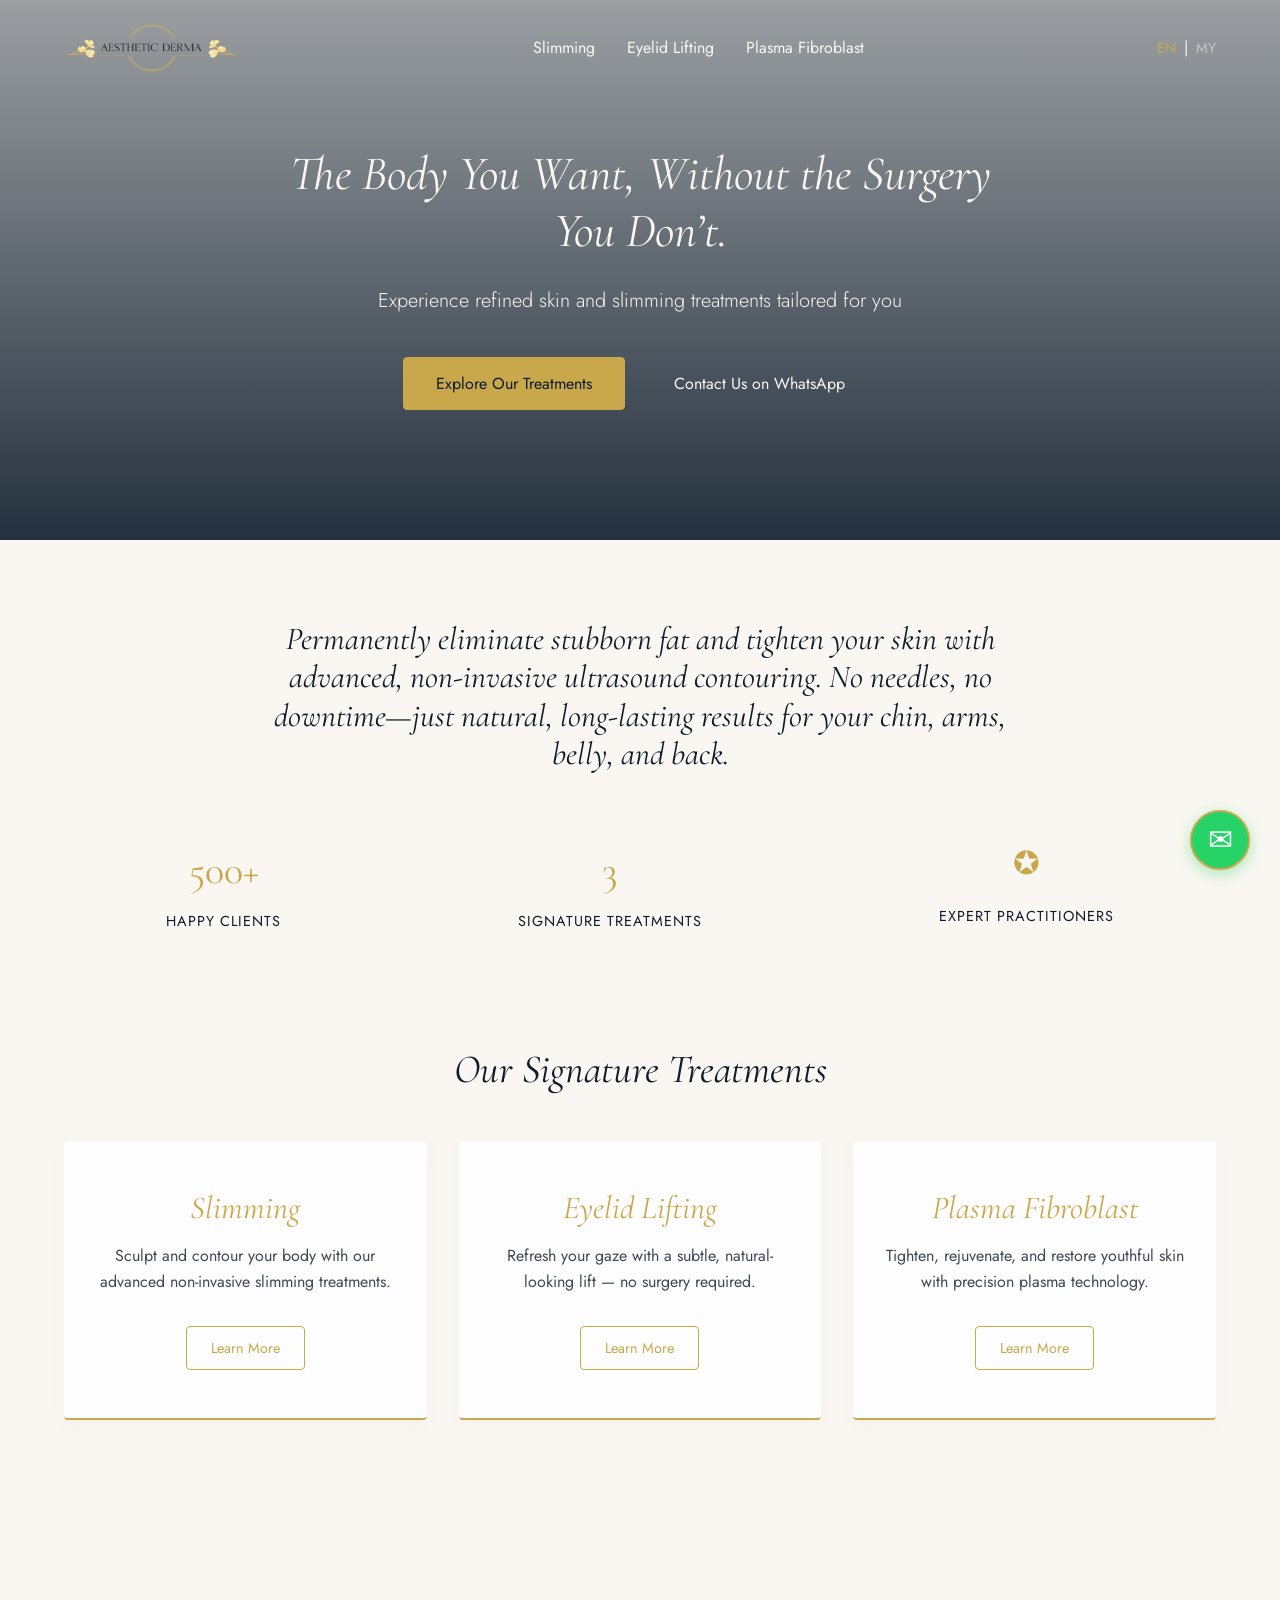
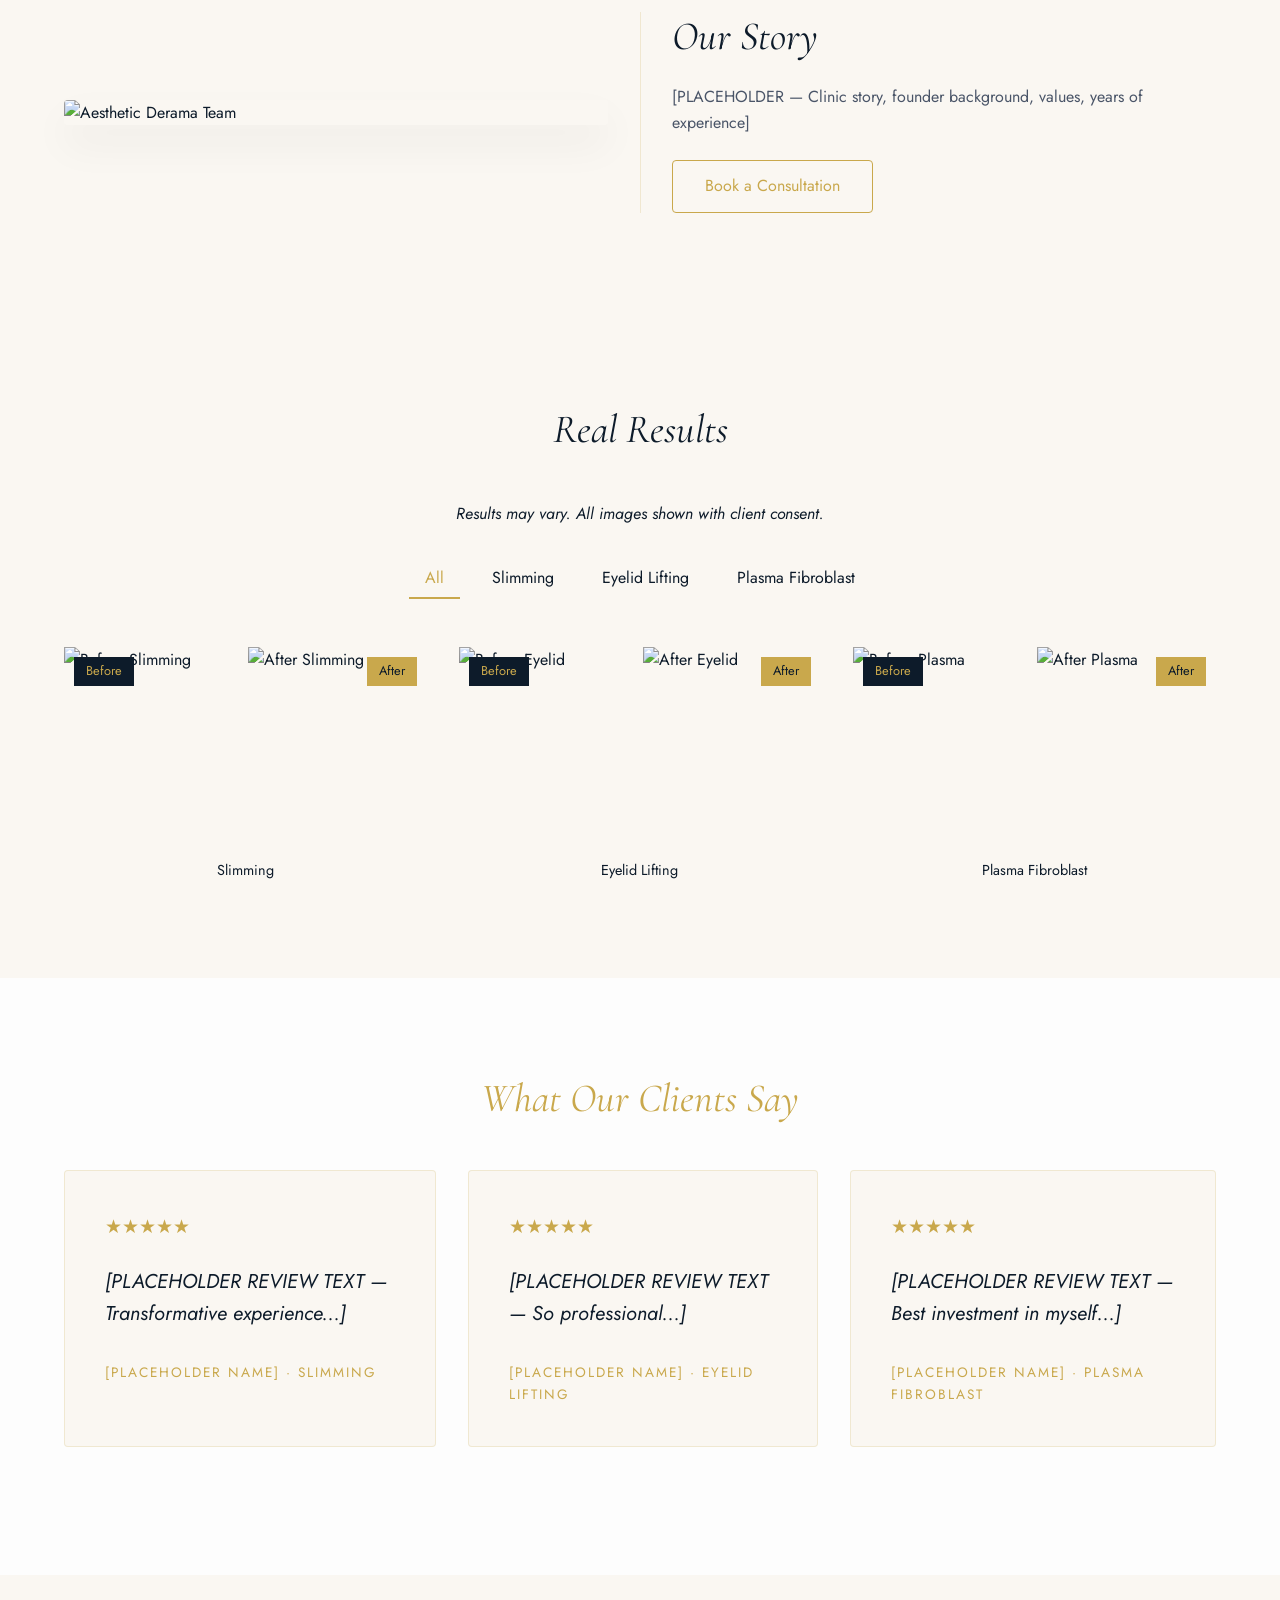
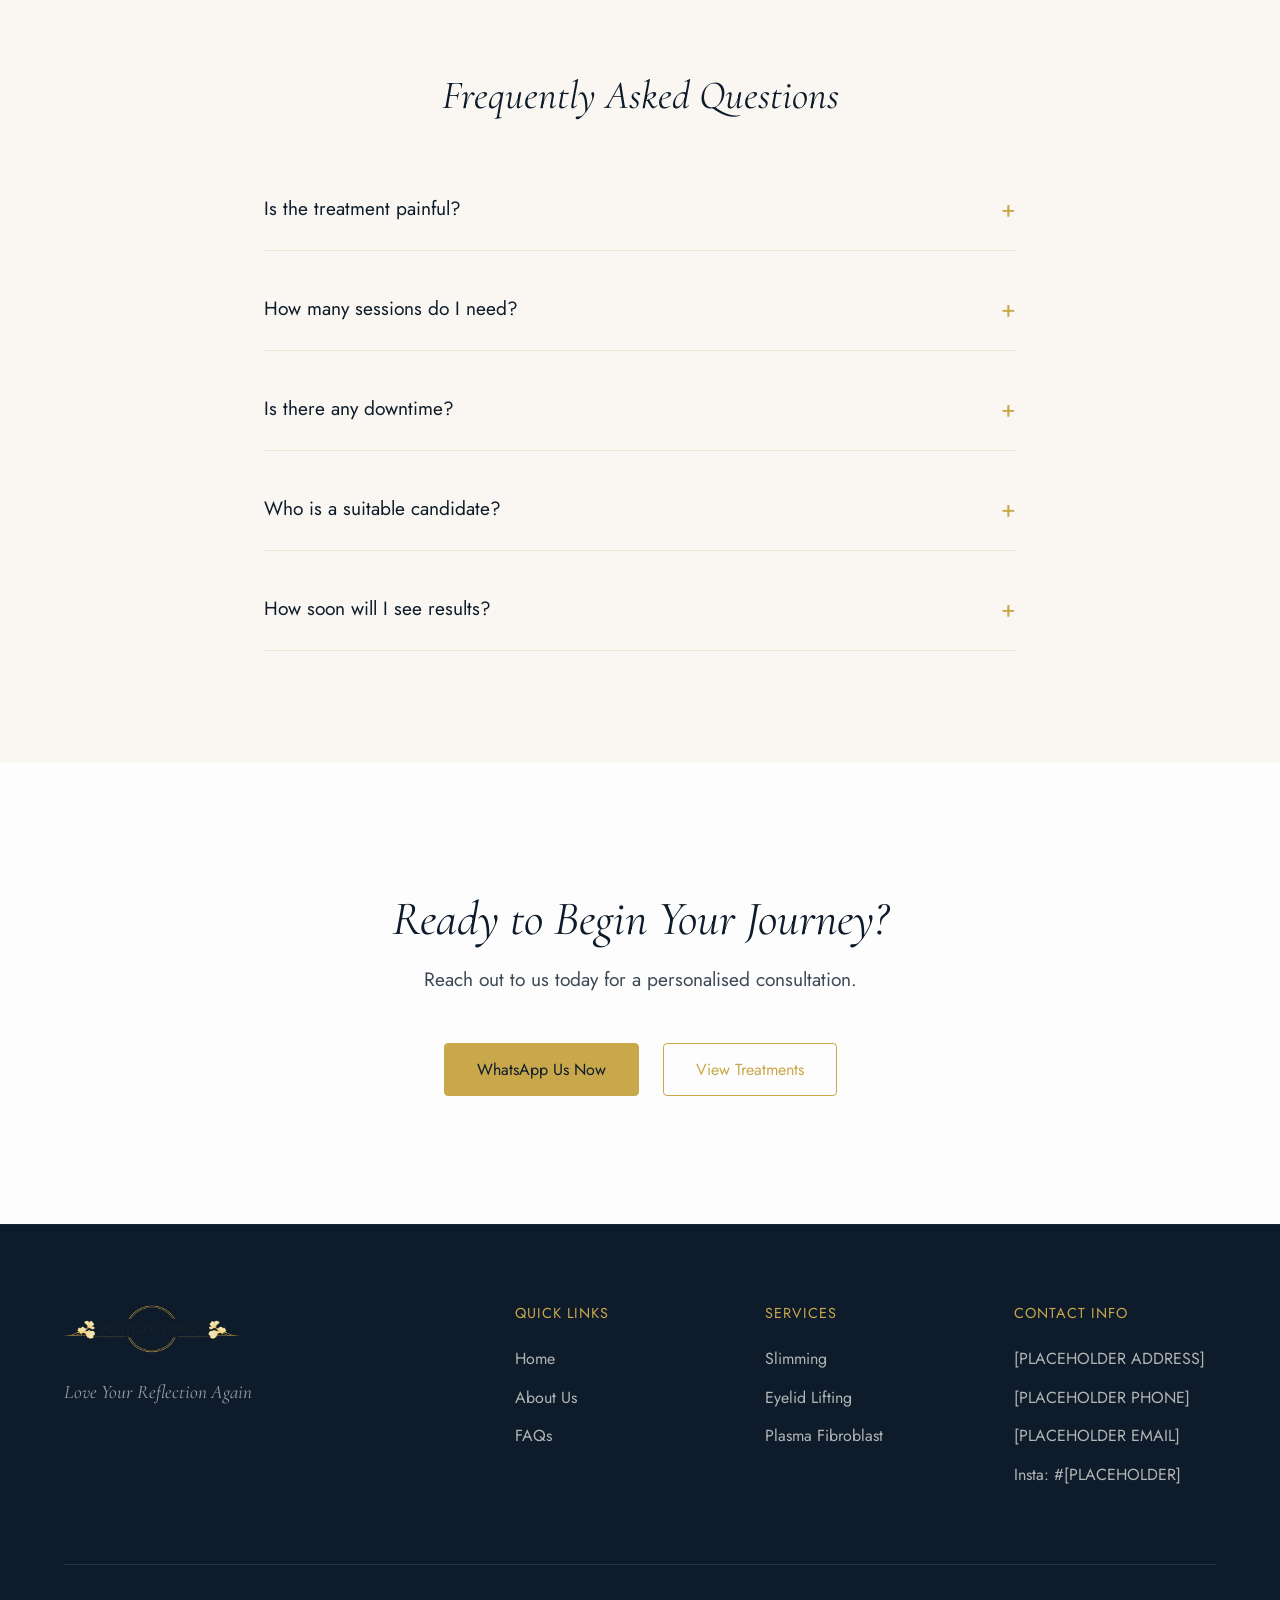
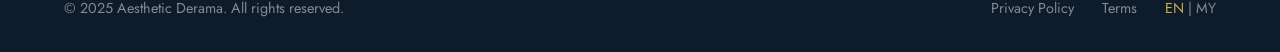
==== commit 98272305: "use placeholder images" ====
--- a/index.html
+++ b/index.html
@@ -18,20 +18,9 @@
             <a href="index.html" class="logo"><img src="logo.png" alt="Aesthetic Derama" class="logo-img"></a>
             <nav class="main-nav">
                 <ul class="nav-links">
-                    <li><a href="index.html" data-lang-en="Home" data-lang-my="Laman Utama">Home</a></li>
-                    <li class="dropdown">
-                        <a href="#services" data-lang-en="Services" data-lang-my="Perkhidmatan">Services</a>
-                        <ul class="dropdown-menu">
-                            <li><a href="slimming.html" data-lang-en="Slimming"
-                                    data-lang-my="Melangsingkan Badan">Slimming</a></li>
-                            <li><a href="eyelid-lifting.html" data-lang-en="Eyelid Lifting"
-                                    data-lang-my="Angkat Kelopak Mata">Eyelid Lifting</a></li>
-                            <li><a href="plasma-fibroblast.html" data-lang-en="Plasma Fibroblast"
-                                    data-lang-my="Plasma Fibroblast">Plasma Fibroblast</a></li>
-                        </ul>
-                    </li>
-                    <li><a href="#about" data-lang-en="About" data-lang-my="Tentang Kami">About</a></li>
-                    <li><a href="#contact" data-lang-en="Contact" data-lang-my="Hubungi">Contact</a></li>
+                    <li><a href="slimming.html" data-lang-en="Slimming" data-lang-my="Melangsingkan Badan">Slimming</a></li>
+                    <li><a href="eyelid-lifting.html" data-lang-en="Eyelid Lifting" data-lang-my="Angkat Kelopak Mata">Eyelid Lifting</a></li>
+                    <li><a href="plasma-fibroblast.html" data-lang-en="Plasma Fibroblast" data-lang-my="Plasma Fibroblast">Plasma Fibroblast</a></li>
                 </ul>
             </nav>
             <div style="display: flex; gap: 1rem; align-items: center;">
@@ -72,7 +61,7 @@
         <div class="container">
             <h2 class="intro-quote italic"
                 data-lang-en="​Permanently eliminate stubborn fat and tighten your skin with advanced, non-invasive ultrasound contouring. No needles, no downtime—just natural, long-lasting results for your chin, arms, belly, and back."
-                data-lang-my="&ldquo;Di mana sains bertemu kecantikan, dan setiap wanita menemui cahayanya.&rdquo;">
+                data-lang-my="Berat menghilangkan lemak degil dan mengencangkan kulit anda dengan kontur ultrasound bukan invasif yang canggih. Tiada jarum, tiada masa pemulihan—hanya hasil semula jadi yang berpanjangan untuk dagu, lengan, perut, dan belakang.">
                 "Where science meets beauty, and every woman finds her glow."</h2>
             <div class="stats-grid">
                 <div class="stat-item">
@@ -171,39 +160,45 @@
             <div class="gallery-grid">
                 <!-- Gallery Item: Slimming -->
                 <div class="gallery-item" data-category="slimming">
-                    <div class="compare-slider">
-                        <img src="https://placehold.co/600x400/0D1B2A/C9A84C?text=After" alt="After Slimming"
-                            class="slider-after" loading="lazy">
-                        <div class="slider-before" style="width: 50%;">
-                            <img style="width: 200%;" src="https://placehold.co/600x400/C9A84C/0D1B2A?text=Before"
-                                alt="Before Slimming" loading="lazy">
-                        </div>
-                        <div class="slider-handle" style="left: 50%;"></div>
+                    <div style="display: flex; gap: 5px;">
+                        <div style="flex: 1; position: relative;">
+                            <img src="https://placehold.co/300x400/0D1B2A/C9A84C?text=Before" alt="Before Slimming" style="width: 100%; height: 200px; object-fit: cover;">
+                            <span style="position: absolute; top: 10px; left: 10px; background: var(--color-navy); color: var(--color-gold); padding: 4px 12px; font-size: 0.8rem;">Before</span>
+                        </div>
+                        <div style="flex: 1; position: relative;">
+                            <img src="https://placehold.co/300x400/C9A84C/0D1B2A?text=After" alt="After Slimming" style="width: 100%; height: 200px; object-fit: cover;">
+                            <span style="position: absolute; top: 10px; right: 10px; background: var(--color-gold); color: var(--color-navy); padding: 4px 12px; font-size: 0.8rem;">After</span>
+                        </div>
                     </div>
+                    <p style="text-align: center; margin-top: 0.75rem; font-size: 0.9rem;">Slimming</p>
                 </div>
                 <!-- Gallery Item: Eyelid -->
                 <div class="gallery-item" data-category="eyelid">
-                    <div class="compare-slider">
-                        <img src="https://placehold.co/600x400/0D1B2A/C9A84C?text=After" alt="After Eyelid"
-                            class="slider-after" loading="lazy">
-                        <div class="slider-before" style="width: 50%;">
-                            <img style="width: 200%;" src="https://placehold.co/600x400/C9A84C/0D1B2A?text=Before"
-                                alt="Before Eyelid" loading="lazy">
-                        </div>
-                        <div class="slider-handle" style="left: 50%;"></div>
+                    <div style="display: flex; gap: 5px;">
+                        <div style="flex: 1; position: relative;">
+                            <img src="https://placehold.co/300x400/0D1B2A/C9A84C?text=Before" alt="Before Eyelid" style="width: 100%; height: 200px; object-fit: cover;">
+                            <span style="position: absolute; top: 10px; left: 10px; background: var(--color-navy); color: var(--color-gold); padding: 4px 12px; font-size: 0.8rem;">Before</span>
+                        </div>
+                        <div style="flex: 1; position: relative;">
+                            <img src="https://placehold.co/300x400/C9A84C/0D1B2A?text=After" alt="After Eyelid" style="width: 100%; height: 200px; object-fit: cover;">
+                            <span style="position: absolute; top: 10px; right: 10px; background: var(--color-gold); color: var(--color-navy); padding: 4px 12px; font-size: 0.8rem;">After</span>
+                        </div>
                     </div>
+                    <p style="text-align: center; margin-top: 0.75rem; font-size: 0.9rem;">Eyelid Lifting</p>
                 </div>
                 <!-- Gallery Item: Plasma -->
                 <div class="gallery-item" data-category="plasma">
-                    <div class="compare-slider">
-                        <img src="https://placehold.co/600x400/0D1B2A/C9A84C?text=After" alt="After Plasma"
-                            class="slider-after" loading="lazy">
-                        <div class="slider-before" style="width: 50%;">
-                            <img style="width: 200%;" src="https://placehold.co/600x400/C9A84C/0D1B2A?text=Before"
-                                alt="Before Plasma" loading="lazy">
-                        </div>
-                        <div class="slider-handle" style="left: 50%;"></div>
+                    <div style="display: flex; gap: 5px;">
+                        <div style="flex: 1; position: relative;">
+                            <img src="https://placehold.co/300x400/0D1B2A/C9A84C?text=Before" alt="Before Plasma" style="width: 100%; height: 200px; object-fit: cover;">
+                            <span style="position: absolute; top: 10px; left: 10px; background: var(--color-navy); color: var(--color-gold); padding: 4px 12px; font-size: 0.8rem;">Before</span>
+                        </div>
+                        <div style="flex: 1; position: relative;">
+                            <img src="https://placehold.co/300x400/C9A84C/0D1B2A?text=After" alt="After Plasma" style="width: 100%; height: 200px; object-fit: cover;">
+                            <span style="position: absolute; top: 10px; right: 10px; background: var(--color-gold); color: var(--color-navy); padding: 4px 12px; font-size: 0.8rem;">After</span>
+                        </div>
                     </div>
+                    <p style="text-align: center; margin-top: 0.75rem; font-size: 0.9rem;">Plasma Fibroblast</p>
                 </div>
             </div>
         </div>
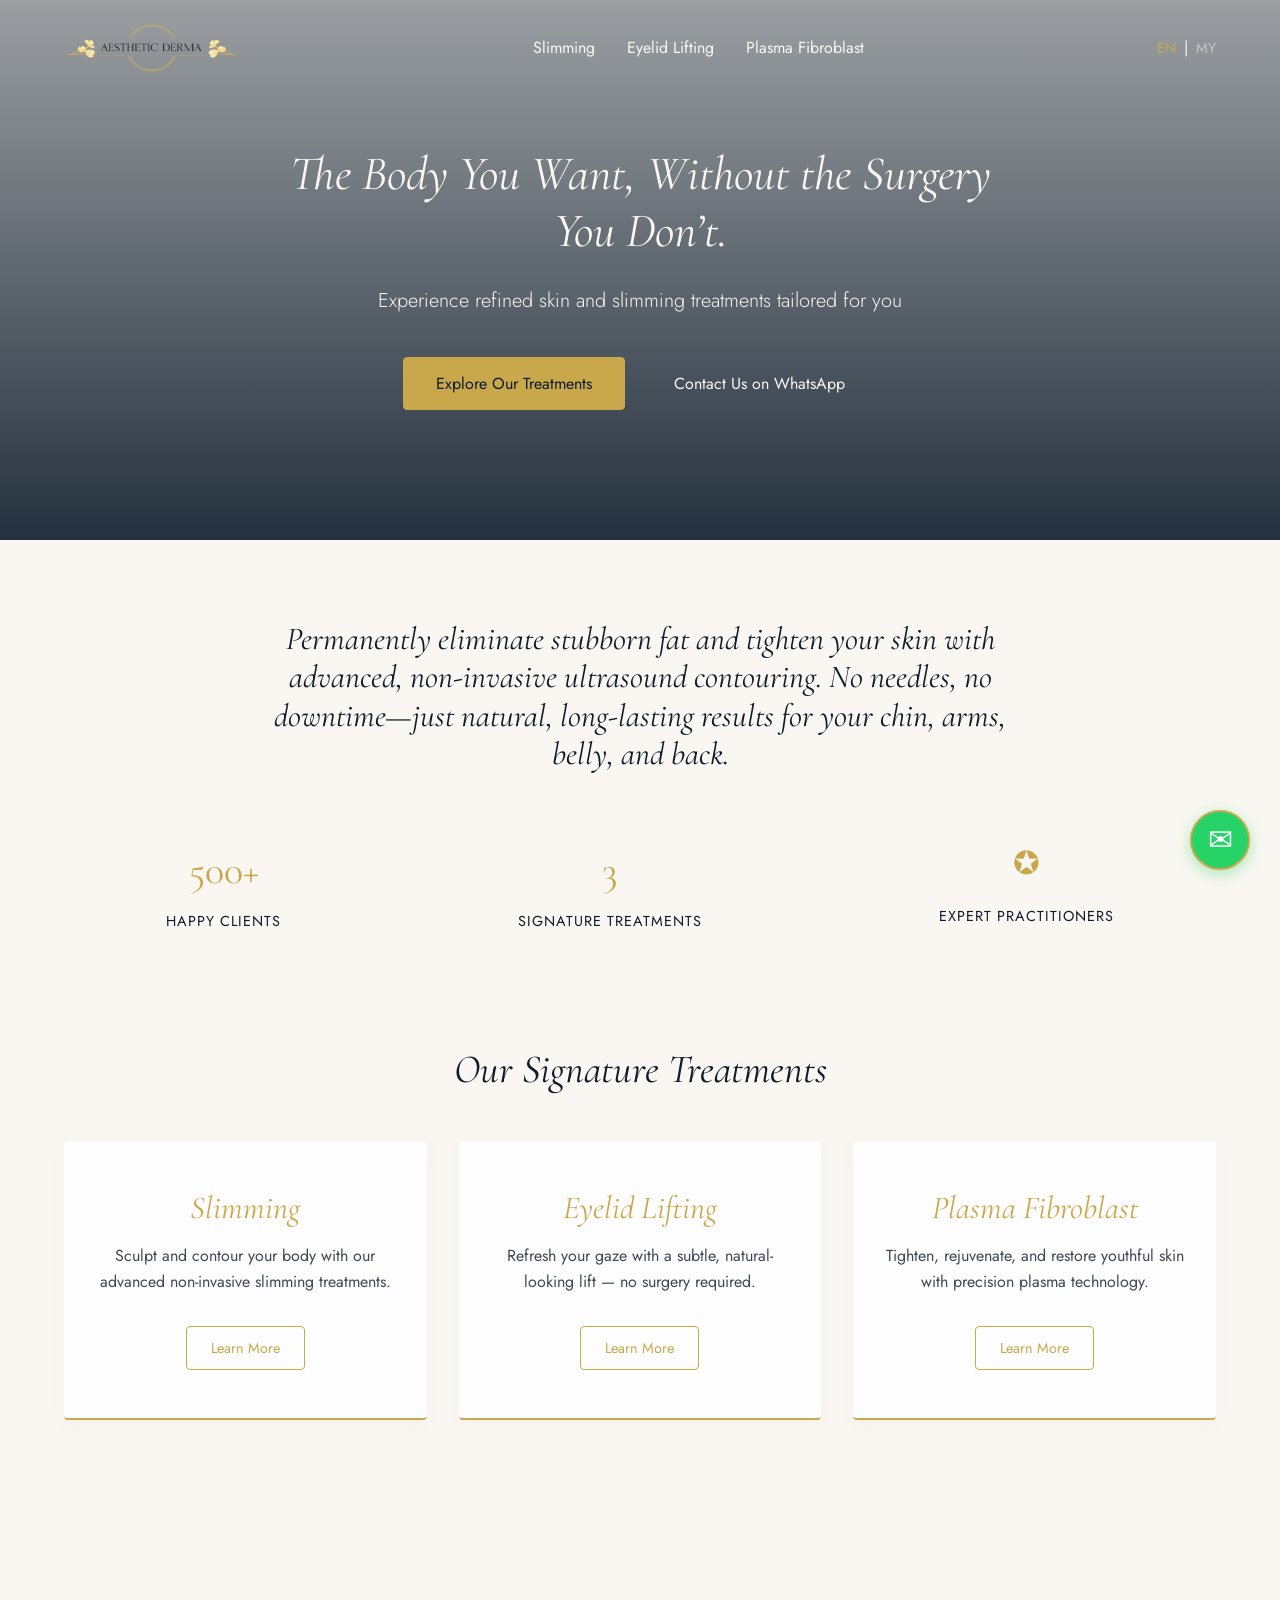
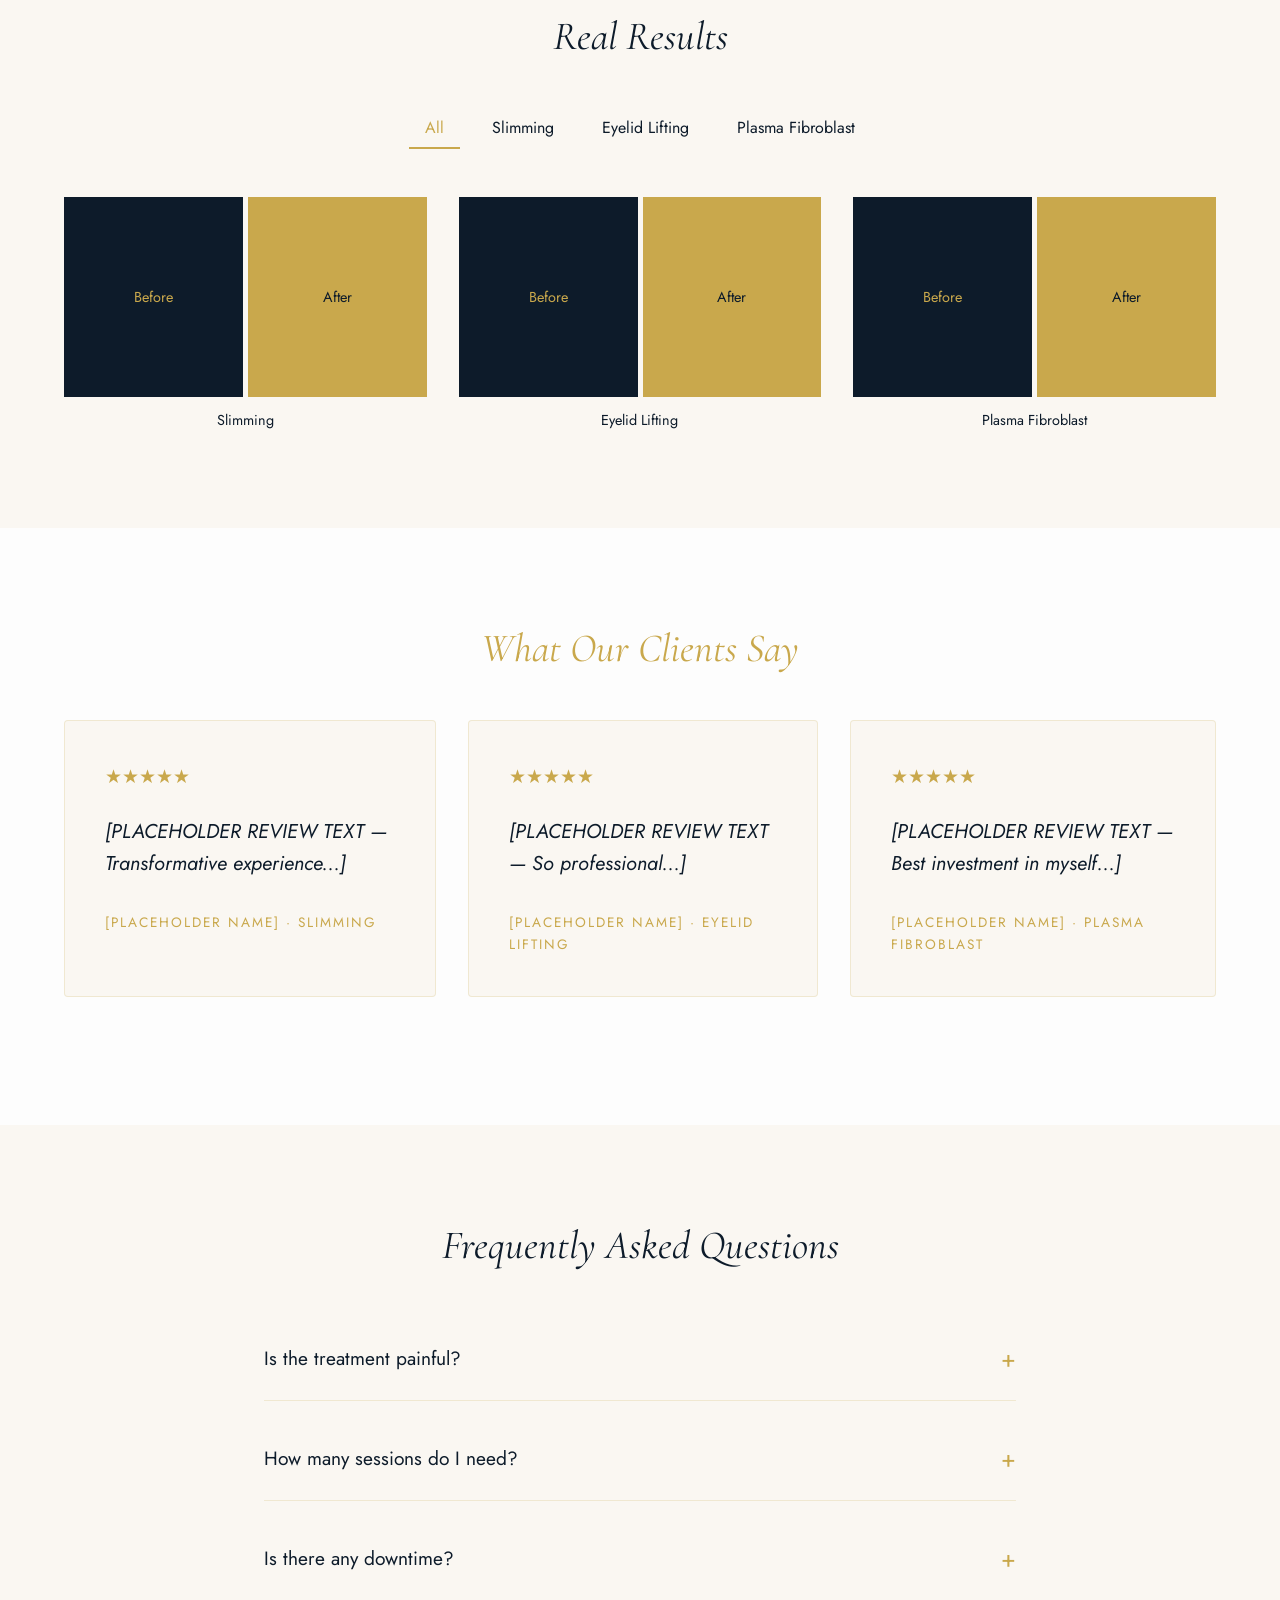
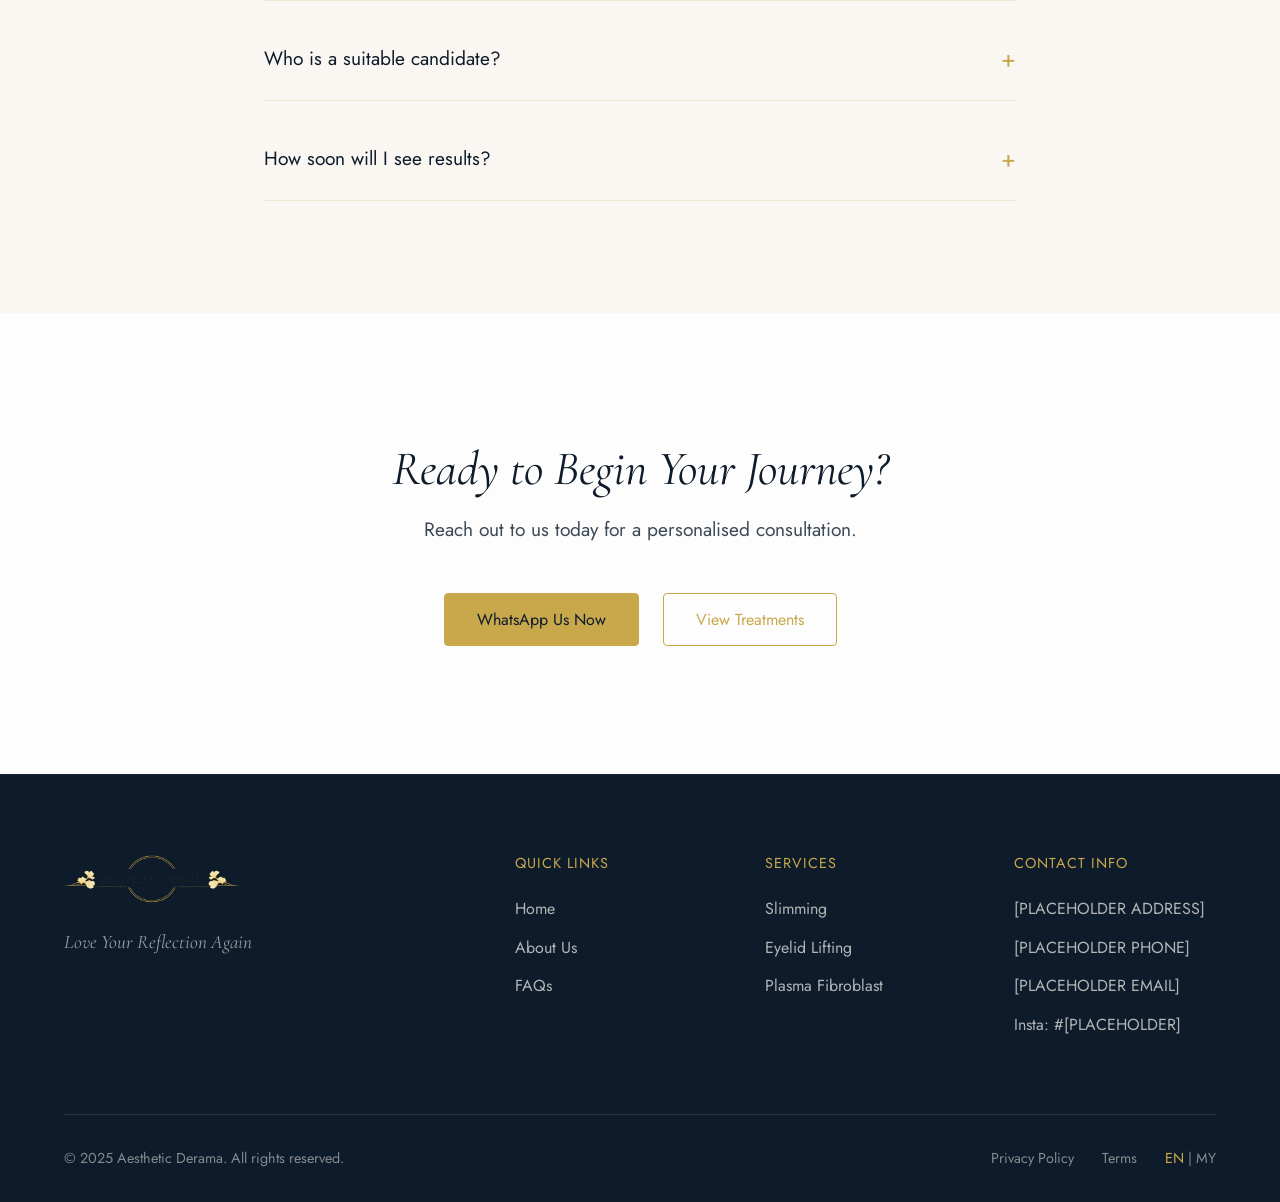
==== commit d9ce367e: "remove our story" ====
--- a/index.html
+++ b/index.html
@@ -18,9 +18,12 @@
             <a href="index.html" class="logo"><img src="logo.png" alt="Aesthetic Derama" class="logo-img"></a>
             <nav class="main-nav">
                 <ul class="nav-links">
-                    <li><a href="slimming.html" data-lang-en="Slimming" data-lang-my="Melangsingkan Badan">Slimming</a></li>
-                    <li><a href="eyelid-lifting.html" data-lang-en="Eyelid Lifting" data-lang-my="Angkat Kelopak Mata">Eyelid Lifting</a></li>
-                    <li><a href="plasma-fibroblast.html" data-lang-en="Plasma Fibroblast" data-lang-my="Plasma Fibroblast">Plasma Fibroblast</a></li>
+                    <li><a href="slimming.html" data-lang-en="Slimming" data-lang-my="Melangsingkan Badan">Slimming</a>
+                    </li>
+                    <li><a href="eyelid-lifting.html" data-lang-en="Eyelid Lifting"
+                            data-lang-my="Angkat Kelopak Mata">Eyelid Lifting</a></li>
+                    <li><a href="plasma-fibroblast.html" data-lang-en="Plasma Fibroblast"
+                            data-lang-my="Plasma Fibroblast">Plasma Fibroblast</a></li>
                 </ul>
             </nav>
             <div style="display: flex; gap: 1rem; align-items: center;">
@@ -119,33 +122,11 @@
         </div>
     </section>
 
-    <!-- About Section -->
-    <section id="about" class="about-section reveal">
-        <div class="container about-grid">
-            <div class="about-image">
-                <img src="https://placehold.co/600x600/0D1B2A/C9A84C?text=Clinic+Story+Placeholder"
-                    alt="Aesthetic Derama Team" loading="lazy">
-            </div>
-            <div class="about-content pl-4">
-                <h2 class="italic" data-lang-en="Our Story" data-lang-my="Kisah Kami">Our Story</h2>
-                <p data-lang-en="[PLACEHOLDER &mdash; Clinic story, founder background, values, years of experience]"
-                    data-lang-my="[PLACEHOLDER &mdash; Kisah klinik, latar belakang pengasas, nilai, pengalaman bertahun-tahun]">
-                    [PLACEHOLDER &mdash; Clinic story, founder background, values, years of experience]</p>
-                <a href="#contact" class="btn btn-outline" data-lang-en="Book a Consultation"
-                    data-lang-my="Tempah Perundingan">Book a Consultation</a>
-            </div>
-        </div>
-    </section>
-
     <!-- Before & After Gallery -->
     <section class="gallery-section reveal">
         <div class="container">
             <h2 class="section-title text-primary italic" data-lang-en="Real Results" data-lang-my="Keputusan Nyata">
                 Real Results</h2>
-            <p style="text-align: center; margin-bottom: 2rem;" class="italic"
-                data-lang-en="Results may vary. All images shown with client consent."
-                data-lang-my="Keputusan mungkin berbeza. Semua imej ditunjukkan dengan persetujuan pelanggan.">Results
-                may vary. All images shown with client consent.</p>
 
             <div class="filter-tabs">
                 <button class="filter-btn active" data-filter="all" data-lang-en="All" data-lang-my="Semua">All</button>
@@ -161,13 +142,13 @@
                 <!-- Gallery Item: Slimming -->
                 <div class="gallery-item" data-category="slimming">
                     <div style="display: flex; gap: 5px;">
-                        <div style="flex: 1; position: relative;">
-                            <img src="https://placehold.co/300x400/0D1B2A/C9A84C?text=Before" alt="Before Slimming" style="width: 100%; height: 200px; object-fit: cover;">
-                            <span style="position: absolute; top: 10px; left: 10px; background: var(--color-navy); color: var(--color-gold); padding: 4px 12px; font-size: 0.8rem;">Before</span>
-                        </div>
-                        <div style="flex: 1; position: relative;">
-                            <img src="https://placehold.co/300x400/C9A84C/0D1B2A?text=After" alt="After Slimming" style="width: 100%; height: 200px; object-fit: cover;">
-                            <span style="position: absolute; top: 10px; right: 10px; background: var(--color-gold); color: var(--color-navy); padding: 4px 12px; font-size: 0.8rem;">After</span>
+                        <div
+                            style="flex: 1; position: relative; background: #0D1B2A; height: 200px; display: flex; align-items: center; justify-content: center;">
+                            <span style="color: #C9A84C; font-size: 0.9rem;">Before</span>
+                        </div>
+                        <div
+                            style="flex: 1; position: relative; background: #C9A84C; height: 200px; display: flex; align-items: center; justify-content: center;">
+                            <span style="color: #0D1B2A; font-size: 0.9rem;">After</span>
                         </div>
                     </div>
                     <p style="text-align: center; margin-top: 0.75rem; font-size: 0.9rem;">Slimming</p>
@@ -175,13 +156,13 @@
                 <!-- Gallery Item: Eyelid -->
                 <div class="gallery-item" data-category="eyelid">
                     <div style="display: flex; gap: 5px;">
-                        <div style="flex: 1; position: relative;">
-                            <img src="https://placehold.co/300x400/0D1B2A/C9A84C?text=Before" alt="Before Eyelid" style="width: 100%; height: 200px; object-fit: cover;">
-                            <span style="position: absolute; top: 10px; left: 10px; background: var(--color-navy); color: var(--color-gold); padding: 4px 12px; font-size: 0.8rem;">Before</span>
-                        </div>
-                        <div style="flex: 1; position: relative;">
-                            <img src="https://placehold.co/300x400/C9A84C/0D1B2A?text=After" alt="After Eyelid" style="width: 100%; height: 200px; object-fit: cover;">
-                            <span style="position: absolute; top: 10px; right: 10px; background: var(--color-gold); color: var(--color-navy); padding: 4px 12px; font-size: 0.8rem;">After</span>
+                        <div
+                            style="flex: 1; position: relative; background: #0D1B2A; height: 200px; display: flex; align-items: center; justify-content: center;">
+                            <span style="color: #C9A84C; font-size: 0.9rem;">Before</span>
+                        </div>
+                        <div
+                            style="flex: 1; position: relative; background: #C9A84C; height: 200px; display: flex; align-items: center; justify-content: center;">
+                            <span style="color: #0D1B2A; font-size: 0.9rem;">After</span>
                         </div>
                     </div>
                     <p style="text-align: center; margin-top: 0.75rem; font-size: 0.9rem;">Eyelid Lifting</p>
@@ -189,13 +170,13 @@
                 <!-- Gallery Item: Plasma -->
                 <div class="gallery-item" data-category="plasma">
                     <div style="display: flex; gap: 5px;">
-                        <div style="flex: 1; position: relative;">
-                            <img src="https://placehold.co/300x400/0D1B2A/C9A84C?text=Before" alt="Before Plasma" style="width: 100%; height: 200px; object-fit: cover;">
-                            <span style="position: absolute; top: 10px; left: 10px; background: var(--color-navy); color: var(--color-gold); padding: 4px 12px; font-size: 0.8rem;">Before</span>
-                        </div>
-                        <div style="flex: 1; position: relative;">
-                            <img src="https://placehold.co/300x400/C9A84C/0D1B2A?text=After" alt="After Plasma" style="width: 100%; height: 200px; object-fit: cover;">
-                            <span style="position: absolute; top: 10px; right: 10px; background: var(--color-gold); color: var(--color-navy); padding: 4px 12px; font-size: 0.8rem;">After</span>
+                        <div
+                            style="flex: 1; position: relative; background: #0D1B2A; height: 200px; display: flex; align-items: center; justify-content: center;">
+                            <span style="color: #C9A84C; font-size: 0.9rem;">Before</span>
+                        </div>
+                        <div
+                            style="flex: 1; position: relative; background: #C9A84C; height: 200px; display: flex; align-items: center; justify-content: center;">
+                            <span style="color: #0D1B2A; font-size: 0.9rem;">After</span>
                         </div>
                     </div>
                     <p style="text-align: center; margin-top: 0.75rem; font-size: 0.9rem;">Plasma Fibroblast</p>
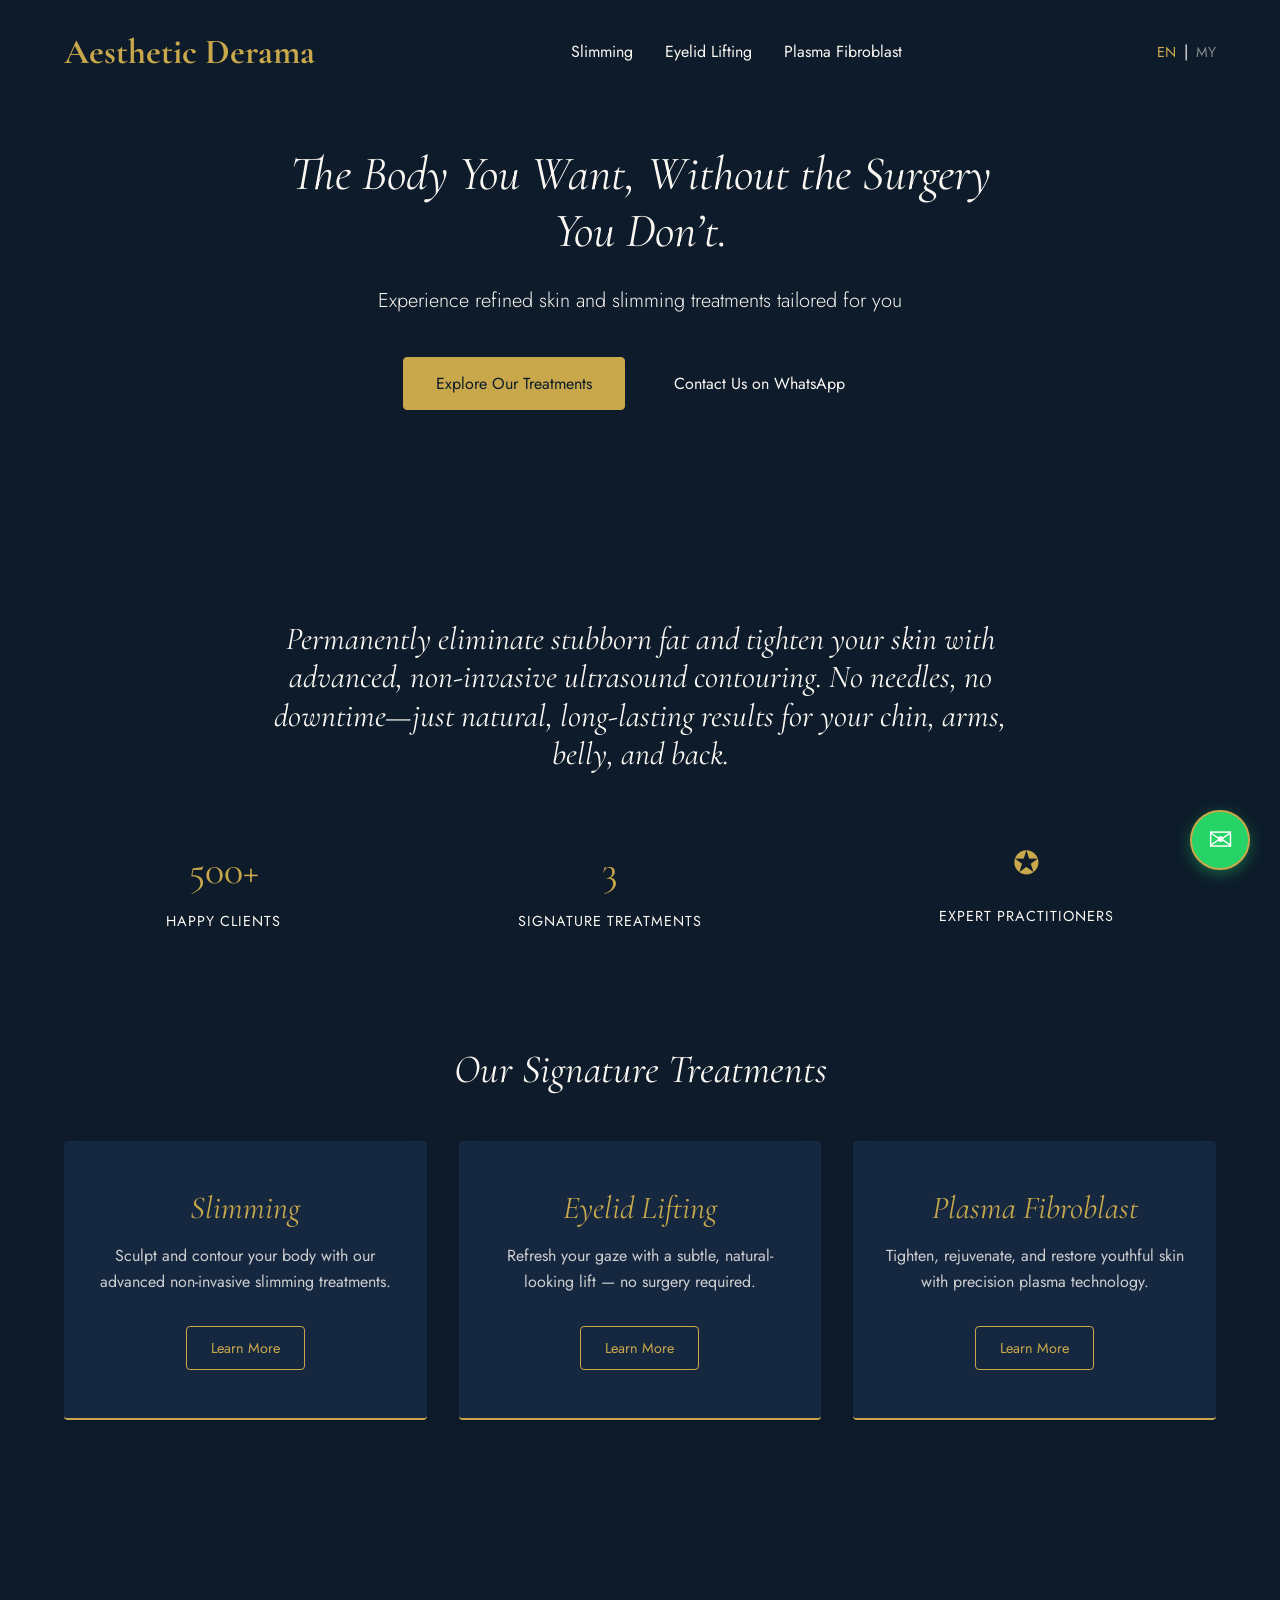
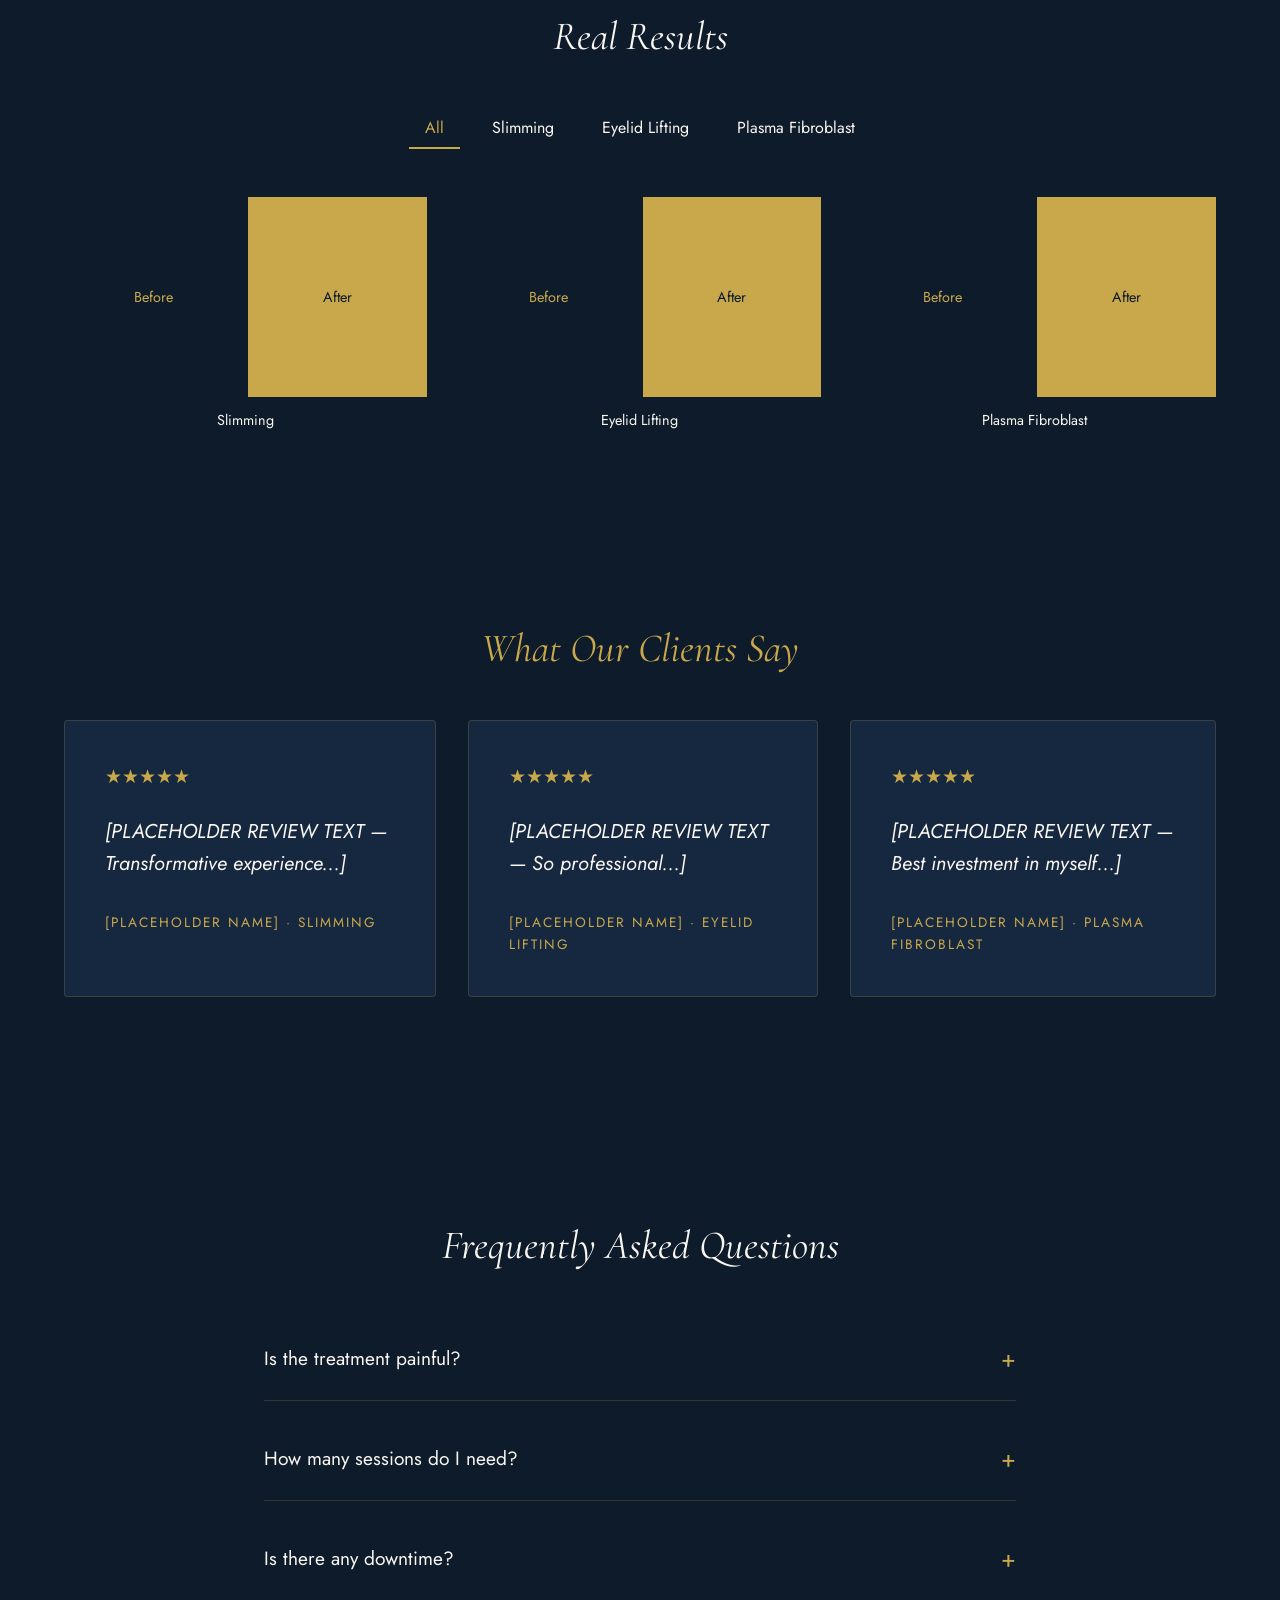
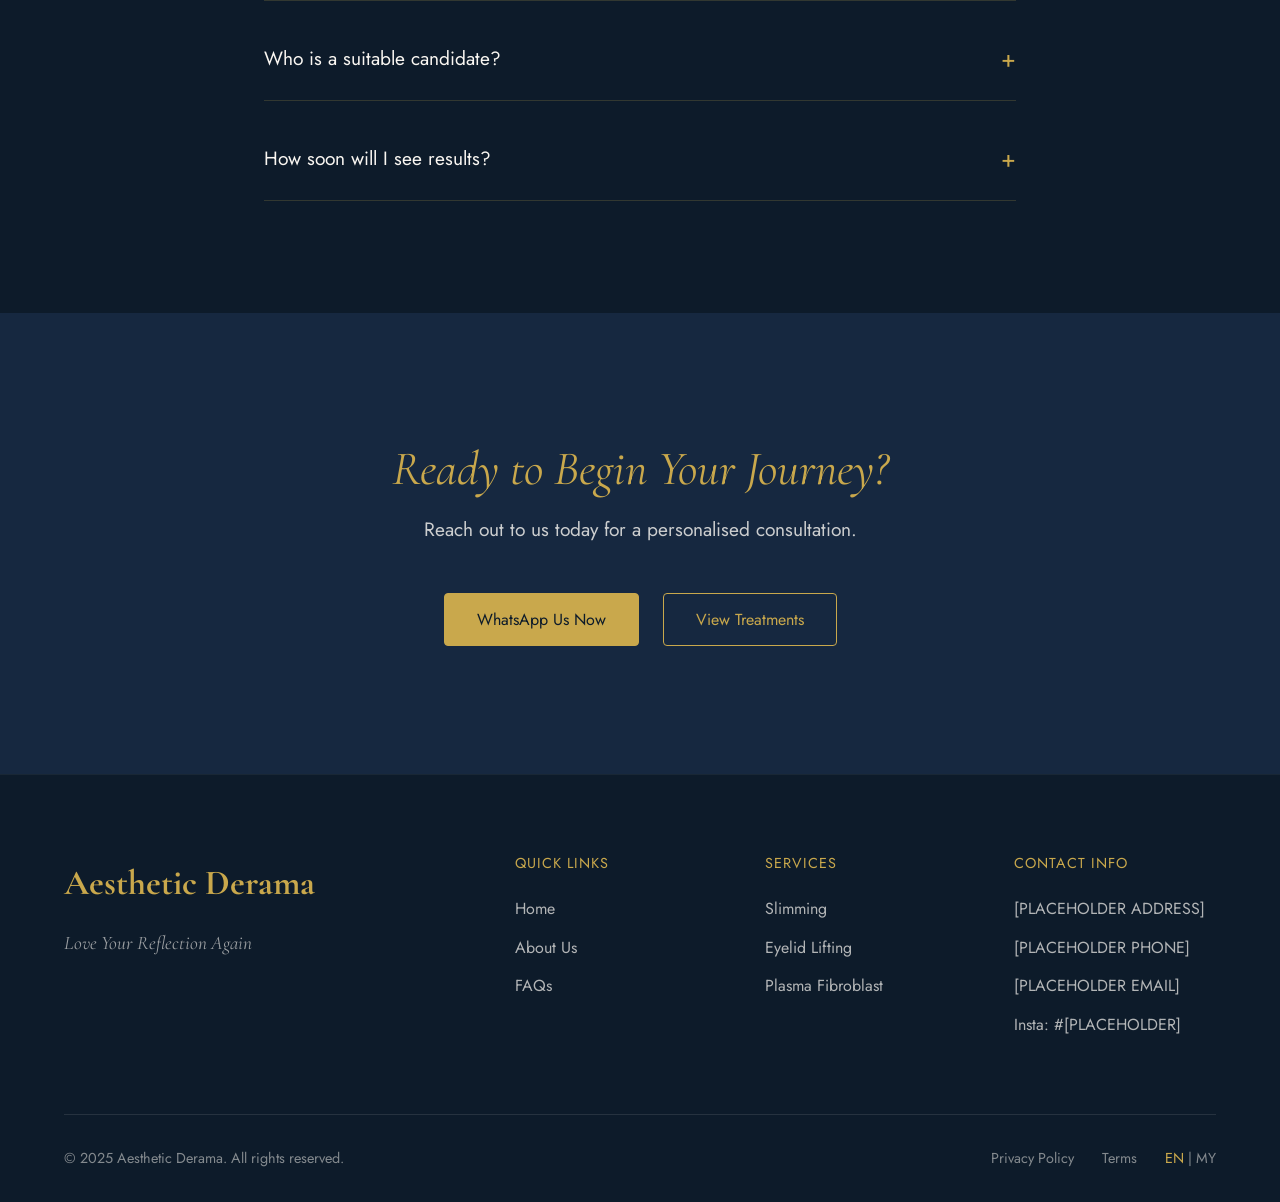
==== commit 0204efb5: "slimming page" ====
--- a/index.html
+++ b/index.html
@@ -15,7 +15,7 @@
     <!-- Navigation -->
     <header>
         <div class="container nav-container">
-            <a href="index.html" class="logo"><img src="logo.png" alt="Aesthetic Derama" class="logo-img"></a>
+            <a href="index.html" class="logo">Aesthetic Derama</a>
             <nav class="main-nav">
                 <ul class="nav-links">
                     <li><a href="slimming.html" data-lang-en="Slimming" data-lang-my="Melangsingkan Badan">Slimming</a>
@@ -31,7 +31,7 @@
                     <button class="lang-btn active" data-set-lang="EN">EN</button> | <button class="lang-btn"
                         data-set-lang="MY">MY</button>
                 </div>
-                <button class="mobile-menu-btn" style="display:none;" id="mobile-menu-btn">☰</button>
+                <button class="mobile-menu-btn" id="mobile-menu-btn">☰</button>
             </div>
         </div>
     </header>
@@ -319,7 +319,7 @@
         <div class="container">
             <div class="footer-grid">
                 <div class="footer-brand">
-                    <a href="index.html" class="logo"><img src="logo.png" alt="Aesthetic Derama" class="logo-img"></a>
+                    <a href="index.html" class="logo">Aesthetic Derama</a>
                     <p data-lang-en="Love Your Reflection Again" data-lang-my="Cintai Pantulan Anda Kembali">Love Your
                         Reflection Again</p>
                 </div>
--- a/styles.css
+++ b/styles.css
@@ -29,8 +29,8 @@
 
 body {
     font-family: var(--font-body);
-    background-color: var(--color-ivory);
-    color: var(--color-navy);
+    background-color: var(--color-navy);
+    color: var(--color-ivory);
     line-height: 1.6;
     -webkit-font-smoothing: antialiased;
     overflow-x: hidden;
@@ -80,6 +80,16 @@
     text-transform: uppercase;
     letter-spacing: 2px;
     font-size: 0.85rem;
+}
+
+.bg-navy {
+    background-color: var(--color-navy) !important;
+    color: var(--color-ivory) !important;
+}
+
+.bg-navy-mid {
+    background-color: var(--color-navy-mid) !important;
+    color: var(--color-ivory) !important;
 }
 
 /* Container */
@@ -101,6 +111,10 @@
     background-color: transparent;
 }
 
+.mobile-menu-btn {
+    display: none;
+}
+
 header.scrolled {
     background-color: var(--color-navy);
     padding: 1rem 0;
@@ -115,9 +129,9 @@
 
 .logo {
     font-family: var(--font-heading);
-    font-size: 1.8rem;
-    color: var(--color-ivory);
-    font-weight: 600;
+    font-size: 2.2rem;
+    color: var(--color-gold);
+    font-weight: 700;
 }
 
 .logo-img {
@@ -332,14 +346,14 @@
 
 /* Intro Strip */
 .intro-strip {
-    background-color: var(--color-ivory);
+    background-color: var(--color-navy);
     padding: 5rem 0;
     text-align: center;
 }
 
 .intro-quote {
     font-size: 2rem;
-    color: var(--color-navy);
+    color: var(--color-ivory);
     max-width: 800px;
     margin: 0 auto 4rem;
 }
@@ -372,7 +386,7 @@
 
 /* Services */
 .services-section {
-    background-color: var(--color-ivory);
+    background-color: var(--color-navy);
     padding-top: 2rem;
 }
 
@@ -383,8 +397,8 @@
 }
 
 .service-card {
-    background-color: var(--color-whiteish);
-    color: var(--color-navy);
+    background-color: var(--color-navy-mid);
+    color: var(--color-ivory);
     padding: 3rem 2rem;
     text-align: center;
     border-bottom: 2px solid var(--color-gold);
@@ -406,7 +420,7 @@
 
 .service-card p {
     margin-bottom: 2rem;
-    color: rgba(13, 27, 42, 0.8);
+    color: rgba(250, 247, 242, 0.8);
 }
 
 .service-card .btn-outline {
@@ -416,7 +430,7 @@
 
 /* About Section */
 .about-section {
-    background-color: var(--color-ivory);
+    background-color: var(--color-navy);
     position: relative;
 }
 
@@ -434,32 +448,44 @@
 
 .about-content {
     position: relative;
+    padding: 2rem 0;
 }
 
 .about-content::before {
     content: '';
     position: absolute;
-    left: -2rem;
-    top: 0;
-    height: 100%;
+    top: 50%;
+    transform: translateY(-50%);
+    height: 80%;
     width: 1px;
     background-color: var(--color-gold-light);
+    opacity: 0.3;
+}
+
+/* Divider position when text is on the right (default) */
+.about-grid>.about-image+.about-content::before {
+    left: -2rem;
+}
+
+/* Divider position when text is on the left */
+.about-grid>.about-content:first-child::before {
+    right: -2rem;
 }
 
 .about-content h2 {
     font-size: 2.5rem;
     margin-bottom: 1.5rem;
-    color: var(--color-navy);
+    color: var(--color-gold);
 }
 
 .about-content p {
     margin-bottom: 1.5rem;
-    color: #4a5568;
+    color: rgba(250, 247, 242, 0.8);
 }
 
 /* Gallery Slider */
 .gallery-section {
-    background-color: var(--color-ivory);
+    background-color: var(--color-navy);
 }
 
 .filter-tabs {
@@ -477,7 +503,7 @@
     font-size: 1rem;
     cursor: pointer;
     padding: 0.5rem 1rem;
-    color: var(--color-navy);
+    color: var(--color-ivory);
     border-bottom: 2px solid transparent;
     transition: var(--transition);
 }
@@ -559,8 +585,8 @@
 
 /* Testimonials */
 .testimonials-section {
-    background-color: var(--color-whiteish);
-    color: var(--color-navy);
+    background-color: var(--color-navy);
+    color: var(--color-ivory);
 }
 
 .testimonials-section .section-title {
@@ -591,7 +617,7 @@
 
 .testimonial-card {
     min-width: 350px;
-    background-color: var(--color-ivory);
+    background-color: var(--color-navy-mid);
     padding: 2.5rem;
     border-radius: var(--radius);
     border: 1px solid rgba(201, 168, 76, 0.2);
@@ -614,7 +640,7 @@
 
 /* FAQ */
 .faq-section {
-    background-color: var(--color-ivory);
+    background-color: var(--color-navy);
 }
 
 .faq-container {
@@ -638,7 +664,7 @@
     padding: 1.5rem 0;
     font-family: var(--font-body);
     font-size: 1.2rem;
-    color: var(--color-navy);
+    color: var(--color-ivory);
     cursor: pointer;
 }
 
@@ -656,7 +682,7 @@
 
 .faq-answer-inner {
     padding-bottom: 1.5rem;
-    color: #4a5568;
+    color: rgba(250, 247, 242, 0.8);
 }
 
 .faq-item.active .faq-icon {
@@ -669,8 +695,8 @@
 
 /* CTA Banner */
 .cta-banner {
-    background-color: var(--color-whiteish);
-    color: var(--color-navy);
+    background-color: var(--color-navy-mid);
+    color: var(--color-ivory);
     text-align: center;
     padding: 8rem 0;
 }
@@ -678,13 +704,13 @@
 .cta-banner h2 {
     font-size: 3rem;
     margin-bottom: 1rem;
-    color: var(--color-navy);
+    color: var(--color-gold);
 }
 
 .cta-banner p {
     margin-bottom: 3rem;
     font-size: 1.2rem;
-    color: rgba(13, 27, 42, 0.8);
+    color: rgba(250, 247, 242, 0.8);
 }
 
 .cta-btns {
@@ -853,14 +879,25 @@
 }
 
 .service-hero-content h1 {
-    font-size: 4rem;
-    color: var(--color-gold);
+    font-size: 3.5rem;
+    color: var(--color-gold);
+    margin-bottom: 0.5rem;
+}
+
+.service-hero-content h2 {
+    font-size: 2.2rem;
+    color: var(--color-ivory);
     margin-bottom: 1rem;
+    font-weight: 300;
 }
 
 .service-hero-content p {
-    font-size: 1.5rem;
+    font-size: 1.1rem;
     margin-bottom: 2rem;
+    max-width: 600px;
+    margin-left: auto;
+    margin-right: auto;
+    color: rgba(250, 247, 242, 0.9);
 }
 
 .process-grid {
@@ -871,12 +908,12 @@
 }
 
 .process-card {
-    background-color: var(--color-whiteish);
+    background-color: var(--color-navy-mid);
     padding: 2.5rem;
     border-radius: var(--radius);
     text-align: center;
     box-shadow: 0 4px 15px rgba(0, 0, 0, 0.03);
-    color: var(--color-navy);
+    color: var(--color-ivory);
 }
 
 .process-number {
@@ -916,42 +953,57 @@
 }
 
 @media (max-width: 768px) {
+    header {
+        padding: 1rem 0;
+    }
+
+    .logo {
+        font-size: 1.5rem;
+    }
+
     .mobile-menu-btn {
-        display: block;
+        display: block !important;
         background: none;
         border: none;
         color: var(--color-ivory);
-        font-size: 1.5rem;
+        font-size: 1.8rem;
         cursor: pointer;
+        padding: 5px;
+        line-height: 1;
     }
 
     .main-nav {
+        display: none !important;
         position: absolute;
         top: 100%;
         left: 0;
         width: 100%;
         background-color: var(--color-navy);
-        padding: 1rem 0;
-        box-shadow: 0 10px 20px rgba(0, 0, 0, 0.2);
-        display: none;
+        padding: 1.5rem 0;
+        box-shadow: 0 10px 30px rgba(0, 0, 0, 0.3);
+        z-index: 999;
+        border-top: 1px solid rgba(255, 255, 255, 0.1);
     }
 
     .main-nav.active {
-        display: block;
+        display: block !important;
     }
 
     .nav-links {
         flex-direction: column;
-        gap: 0;
+        align-items: center;
+        gap: 1.5rem;
     }
 
     .nav-links li {
         width: 100%;
+        text-align: center;
     }
 
     .nav-links a {
         display: block;
-        padding: 1rem 1.5rem;
+        padding: 0.8rem;
+        font-size: 1.1rem;
     }
 
     .dropdown-menu {
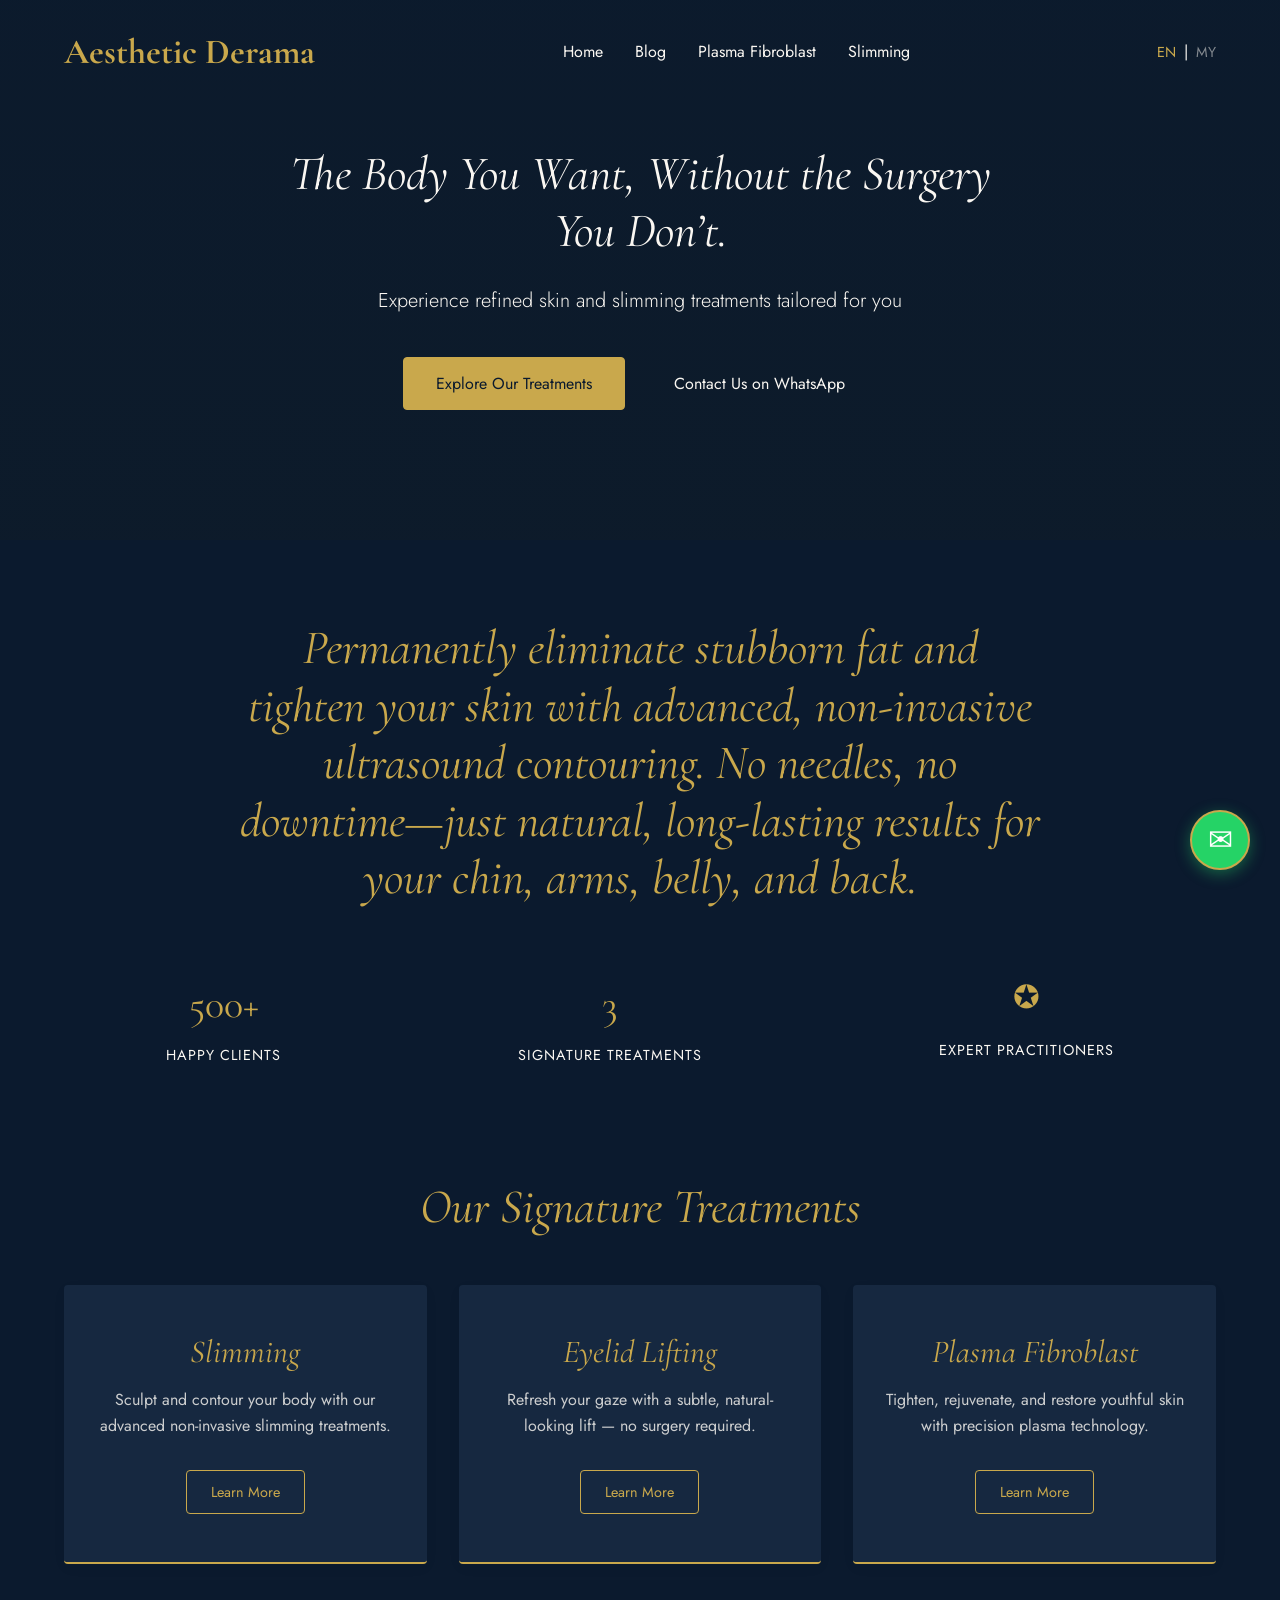
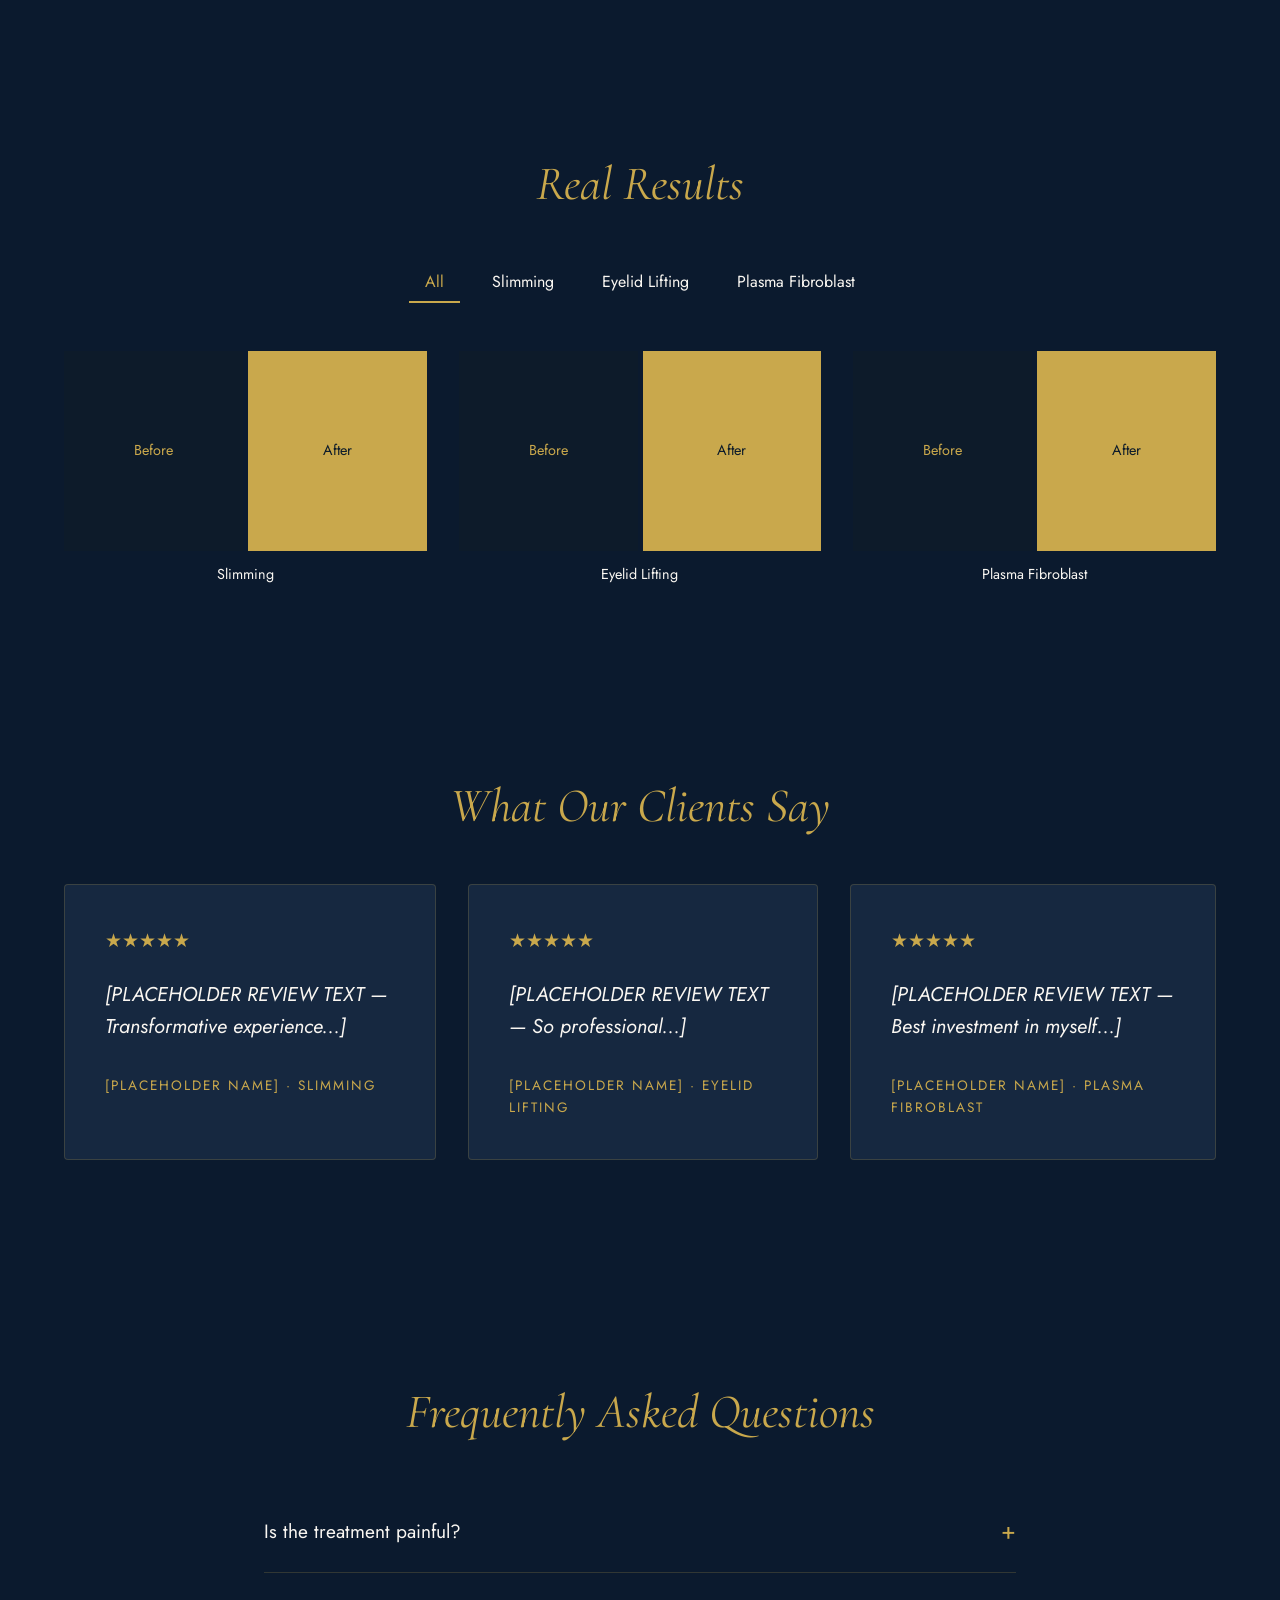
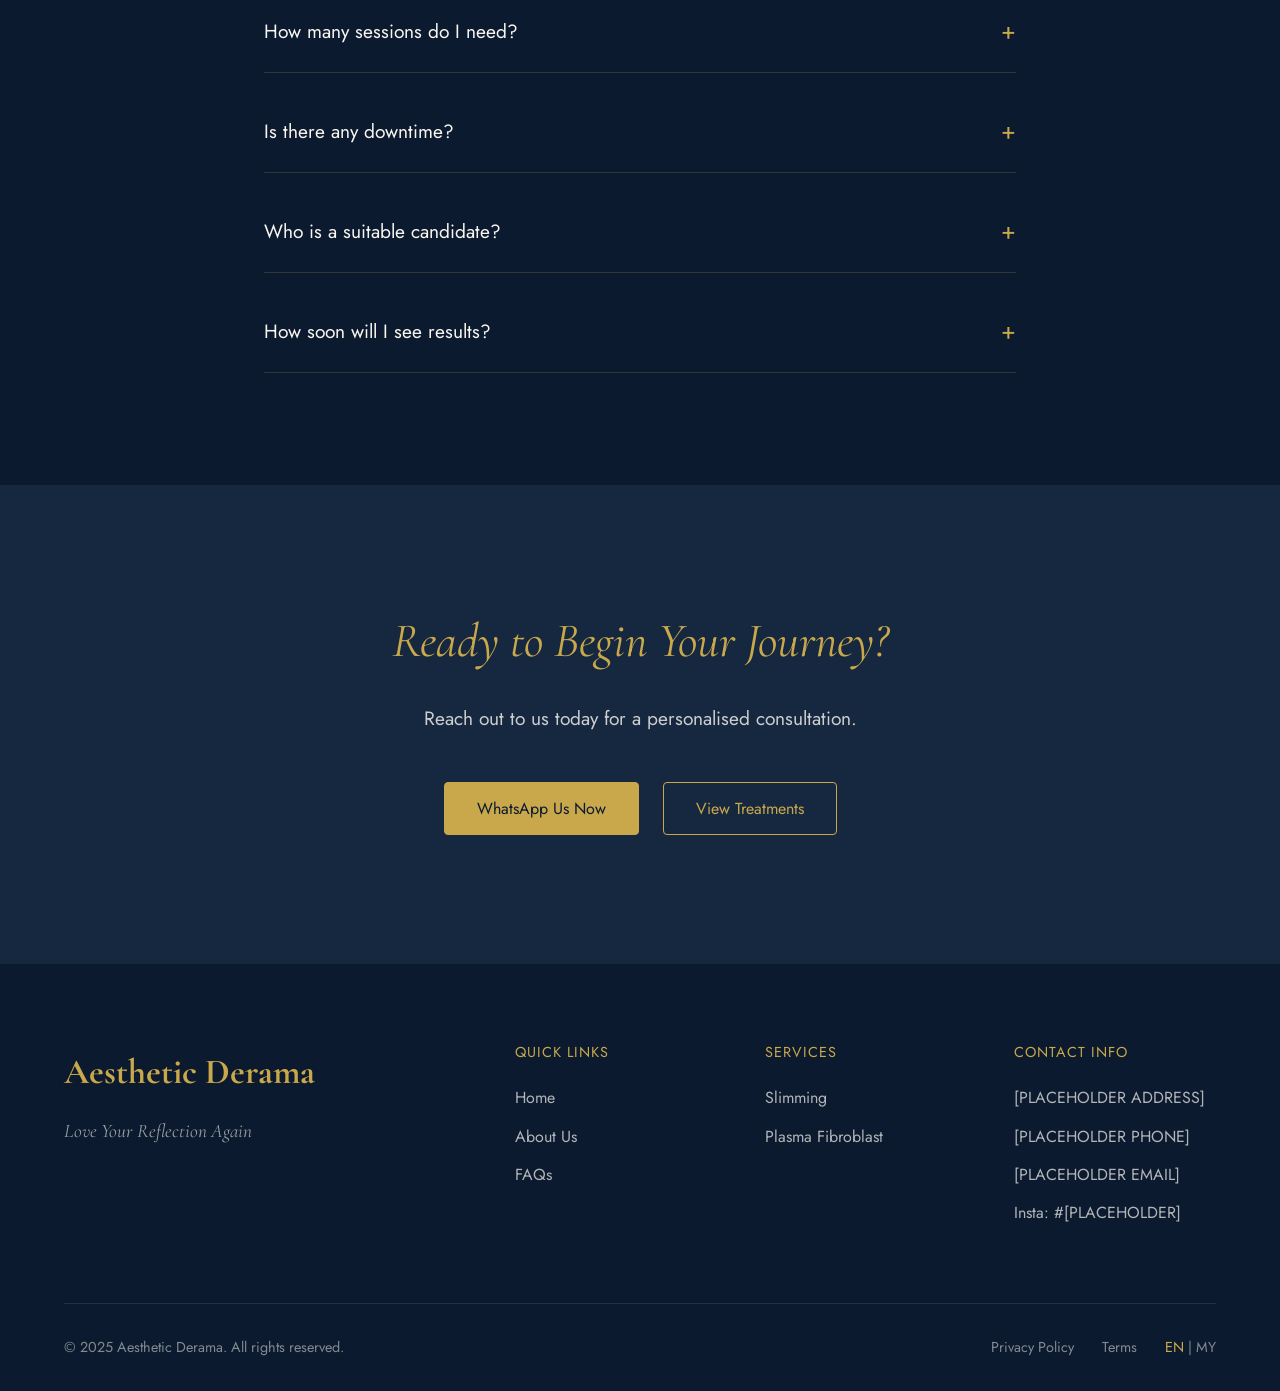
==== commit d50ff015: "2 services + blog" ====
--- a/index.html
+++ b/index.html
@@ -18,12 +18,24 @@
             <a href="index.html" class="logo">Aesthetic Derama</a>
             <nav class="main-nav">
                 <ul class="nav-links">
-                    <li><a href="slimming.html" data-lang-en="Slimming" data-lang-my="Melangsingkan Badan">Slimming</a>
+                    <li><a href="index.html" data-lang-en="Home" data-lang-my="Laman Utama">Home</a></li>
+                    <li><a href="blog.html" data-lang-en="Blog" data-lang-my="Blog">Blog</a></li>
+                    <li class="dropdown">
+                        <a href="plasma-fibroblast.html" data-lang-en="Plasma Fibroblast" data-lang-my="Plasma Fibroblast">Plasma Fibroblast</a>
+                        <ul class="dropdown-menu">
+                            <li><a href="plasma-fibroblast.html#eyelid" data-lang-en="Eyelid Lifting" data-lang-my="Angkat Kelopak Mata">Eyelid Lifting</a></li>
+                            <li><a href="plasma-fibroblast.html#eyebags" data-lang-en="Eye bags Removal" data-lang-my="Menghilangkan Beg Mata">Eye bags Removal</a></li>
+                            <li><a href="plasma-fibroblast.html#scars" data-lang-en="Scar Removal" data-lang-my="Menghilangkan Parut">Scar Removal</a></li>
+                        </ul>
                     </li>
-                    <li><a href="eyelid-lifting.html" data-lang-en="Eyelid Lifting"
-                            data-lang-my="Angkat Kelopak Mata">Eyelid Lifting</a></li>
-                    <li><a href="plasma-fibroblast.html" data-lang-en="Plasma Fibroblast"
-                            data-lang-my="Plasma Fibroblast">Plasma Fibroblast</a></li>
+                    <li class="dropdown">
+                        <a href="slimming.html" data-lang-en="Slimming" data-lang-my="Melangsingkan Badan">Slimming</a>
+                        <ul class="dropdown-menu">
+                            <li><a href="slimming.html#double-chin" data-lang-en="Double Chin" data-lang-my="Dagu Berlapis">Double Chin</a></li>
+                            <li><a href="slimming.html#arms-legs" data-lang-en="Arms & Legs" data-lang-my="Lengan & Kaki">Arms & Legs</a></li>
+                            <li><a href="slimming.html#tummy" data-lang-en="Tummy / Belly" data-lang-my="Perut">Tummy / Belly</a></li>
+                        </ul>
+                    </li>
                 </ul>
             </nav>
             <div style="display: flex; gap: 1rem; align-items: center;">
@@ -336,8 +348,6 @@
                     <ul>
                         <li><a href="slimming.html" data-lang-en="Slimming"
                                 data-lang-my="Melangsingkan Badan">Slimming</a></li>
-                        <li><a href="eyelid-lifting.html" data-lang-en="Eyelid Lifting"
-                                data-lang-my="Angkat Kelopak Mata">Eyelid Lifting</a></li>
                         <li><a href="plasma-fibroblast.html" data-lang-en="Plasma Fibroblast"
                                 data-lang-my="Plasma Fibroblast">Plasma Fibroblast</a></li>
                     </ul>
--- a/styles.css
+++ b/styles.css
@@ -5,7 +5,7 @@
     --color-whiteish: #FDFDFD;
     --color-gold: #C9A84C;
     --color-gold-light: rgba(201, 168, 76, 0.2);
-    --color-navy: #0D1B2A;
+    --color-navy: rgb(11, 26, 46);
     --color-navy-mid: #162840;
     --font-heading: 'Cormorant Garamond', serif;
     --font-body: 'Jost', sans-serif;
@@ -90,6 +90,96 @@
 .bg-navy-mid {
     background-color: var(--color-navy-mid) !important;
     color: var(--color-ivory) !important;
+}
+
+.bg-white {
+    background-color: var(--color-whiteish) !important;
+    color: var(--color-navy) !important;
+}
+
+/* Unified Section Headers */
+section h2, .about-content h2, .cta-banner h2 {
+    font-size: 3rem !important;
+    color: var(--color-gold) !important;
+    margin-bottom: 2rem;
+    font-family: var(--font-heading);
+    font-style: italic;
+    font-weight: 400;
+    text-align: center;
+}
+
+@media (max-width: 768px) {
+    section h2, .about-content h2, .cta-banner h2 {
+        font-size: 2.2rem !important;
+    }
+}
+
+.bg-white p {
+    color: rgba(13, 27, 42, 0.85) !important;
+}
+
+/* Blog Specifics */
+.blog-grid {
+    display: grid;
+    grid-template-columns: repeat(auto-fill, minmax(320px, 1fr));
+    gap: 3rem;
+}
+
+.blog-card {
+    background-color: var(--color-navy-mid);
+    border-radius: var(--radius);
+    overflow: hidden;
+    transition: var(--transition);
+    border: 1px solid rgba(201, 168, 76, 0.1);
+    display: flex;
+    flex-direction: column;
+}
+
+.blog-card:hover {
+    transform: translateY(-10px);
+    border-color: var(--color-gold);
+    box-shadow: 0 15px 40px rgba(0, 0, 0, 0.2);
+}
+
+.blog-card img {
+    width: 100%;
+    height: 240px;
+    object-fit: cover;
+    transition: var(--transition);
+}
+
+.blog-card:hover img {
+    transform: scale(1.05);
+}
+
+.blog-card-content {
+    padding: 2.5rem;
+    flex-grow: 1;
+    display: flex;
+    flex-direction: column;
+}
+
+.blog-card-date {
+    display: block;
+    font-size: 0.85rem;
+    color: var(--color-gold);
+    text-transform: uppercase;
+    letter-spacing: 2px;
+    margin-bottom: 1rem;
+}
+
+.blog-card h3 {
+    font-size: 1.6rem;
+    color: var(--color-gold);
+    margin-bottom: 1rem;
+    line-height: 1.3;
+}
+
+.blog-card p {
+    color: rgba(250, 247, 242, 0.8);
+    font-size: 1rem;
+    margin-bottom: 2rem;
+    flex-grow: 1;
 }
 
 /* Container */
@@ -177,15 +267,16 @@
     position: absolute;
     top: 100%;
     left: 0;
-    background-color: var(--color-whiteish);
-    min-width: 200px;
+    background-color: var(--color-navy-mid);
+    min-width: 220px;
     opacity: 0;
     visibility: hidden;
     transform: translateY(10px);
     transition: var(--transition);
-    border-top: 2px solid var(--color-gold);
+    border-top: 3px solid var(--color-gold);
     padding: 1rem 0;
-    box-shadow: 0 4px 15px rgba(0, 0, 0, 0.05);
+    box-shadow: 0 10px 30px rgba(0, 0, 0, 0.3);
+    z-index: 1100;
 }
 
 .dropdown:hover .dropdown-menu {
@@ -196,8 +287,9 @@
 
 .dropdown-menu li a {
     display: block;
-    padding: 0.5rem 1.5rem;
-    color: var(--color-navy);
+    padding: 0.75rem 1.5rem;
+    color: var(--color-ivory);
+    font-size: 0.95rem;
 }
 
 .dropdown-menu li a::after {
@@ -206,7 +298,50 @@
 
 .dropdown-menu li a:hover {
     color: var(--color-gold);
-    background-color: var(--color-ivory);
+    background-color: rgba(255, 255, 255, 0.05);
+}
+
+/* Mobile Dropdown Adjustments */
+@media (max-width: 768px) {
+    .nav-links {
+        flex-direction: column;
+        gap: 1.5rem;
+    }
+    
+    .dropdown-menu {
+        position: static;
+        opacity: 1;
+        visibility: visible;
+        transform: none;
+        box-shadow: none;
+        border-top: none;
+        background-color: transparent;
+        padding: 0.5rem 0 0 1rem;
+        display: none; /* Controlled by JS or active class */
+    }
+    
+    .dropdown.active .dropdown-menu {
+        display: block;
+    }
+    
+    .dropdown > a {
+        display: inline-flex !important;
+        justify-content: center;
+        align-items: center;
+        gap: 8px;
+        white-space: nowrap;
+        width: auto;
+        padding: 0.8rem 1.5rem;
+    }
+
+    .dropdown > a::after {
+        content: '▾';
+        font-size: 0.9rem;
+        position: static;
+        width: auto;
+        height: auto;
+        background: none;
+    }
 }
 
 /* Language Toggle */
@@ -462,20 +597,33 @@
     opacity: 0.3;
 }
 
-/* Divider position when text is on the right (default) */
+/* Divider position when text is on the right (Section 2 on desktop) */
+.about-grid-reverse .about-content::before,
 .about-grid>.about-image+.about-content::before {
     left: -2rem;
-}
-
-/* Divider position when text is on the left */
-.about-grid>.about-content:first-child::before {
+    right: auto;
+}
+
+/* Divider position when text is on the left (Section 1 & 3 on desktop) */
+.about-grid>.about-content:first-child:not(.about-grid-reverse .about-content)::before {
     right: -2rem;
+    left: auto;
+}
+
+@media (min-width: 769px) {
+    .about-grid-reverse .about-image {
+        order: -1;
+    }
+}
+
+@media (max-width: 768px) {
+    .about-content::before {
+        display: none;
+    }
 }
 
 .about-content h2 {
-    font-size: 2.5rem;
-    margin-bottom: 1.5rem;
-    color: var(--color-gold);
+    text-align: left;
 }
 
 .about-content p {
@@ -701,11 +849,7 @@
     padding: 8rem 0;
 }
 
-.cta-banner h2 {
-    font-size: 3rem;
-    margin-bottom: 1rem;
-    color: var(--color-gold);
-}
+/* cta-banner h2 inherited from global section h2 */
 
 .cta-banner p {
     margin-bottom: 3rem;
@@ -852,8 +996,8 @@
 /* Service Page Specifics */
 .service-hero {
     position: relative;
-    height: 60vh;
-    min-height: 400px;
+    height: 70vh;
+    min-height: 500px;
     display: flex;
     align-items: center;
     justify-content: center;
@@ -861,6 +1005,8 @@
     color: var(--color-ivory);
     background-size: cover;
     background-position: center;
+    padding-top: 80px;
+    /* Account for fixed header */
 }
 
 .service-hero-overlay {
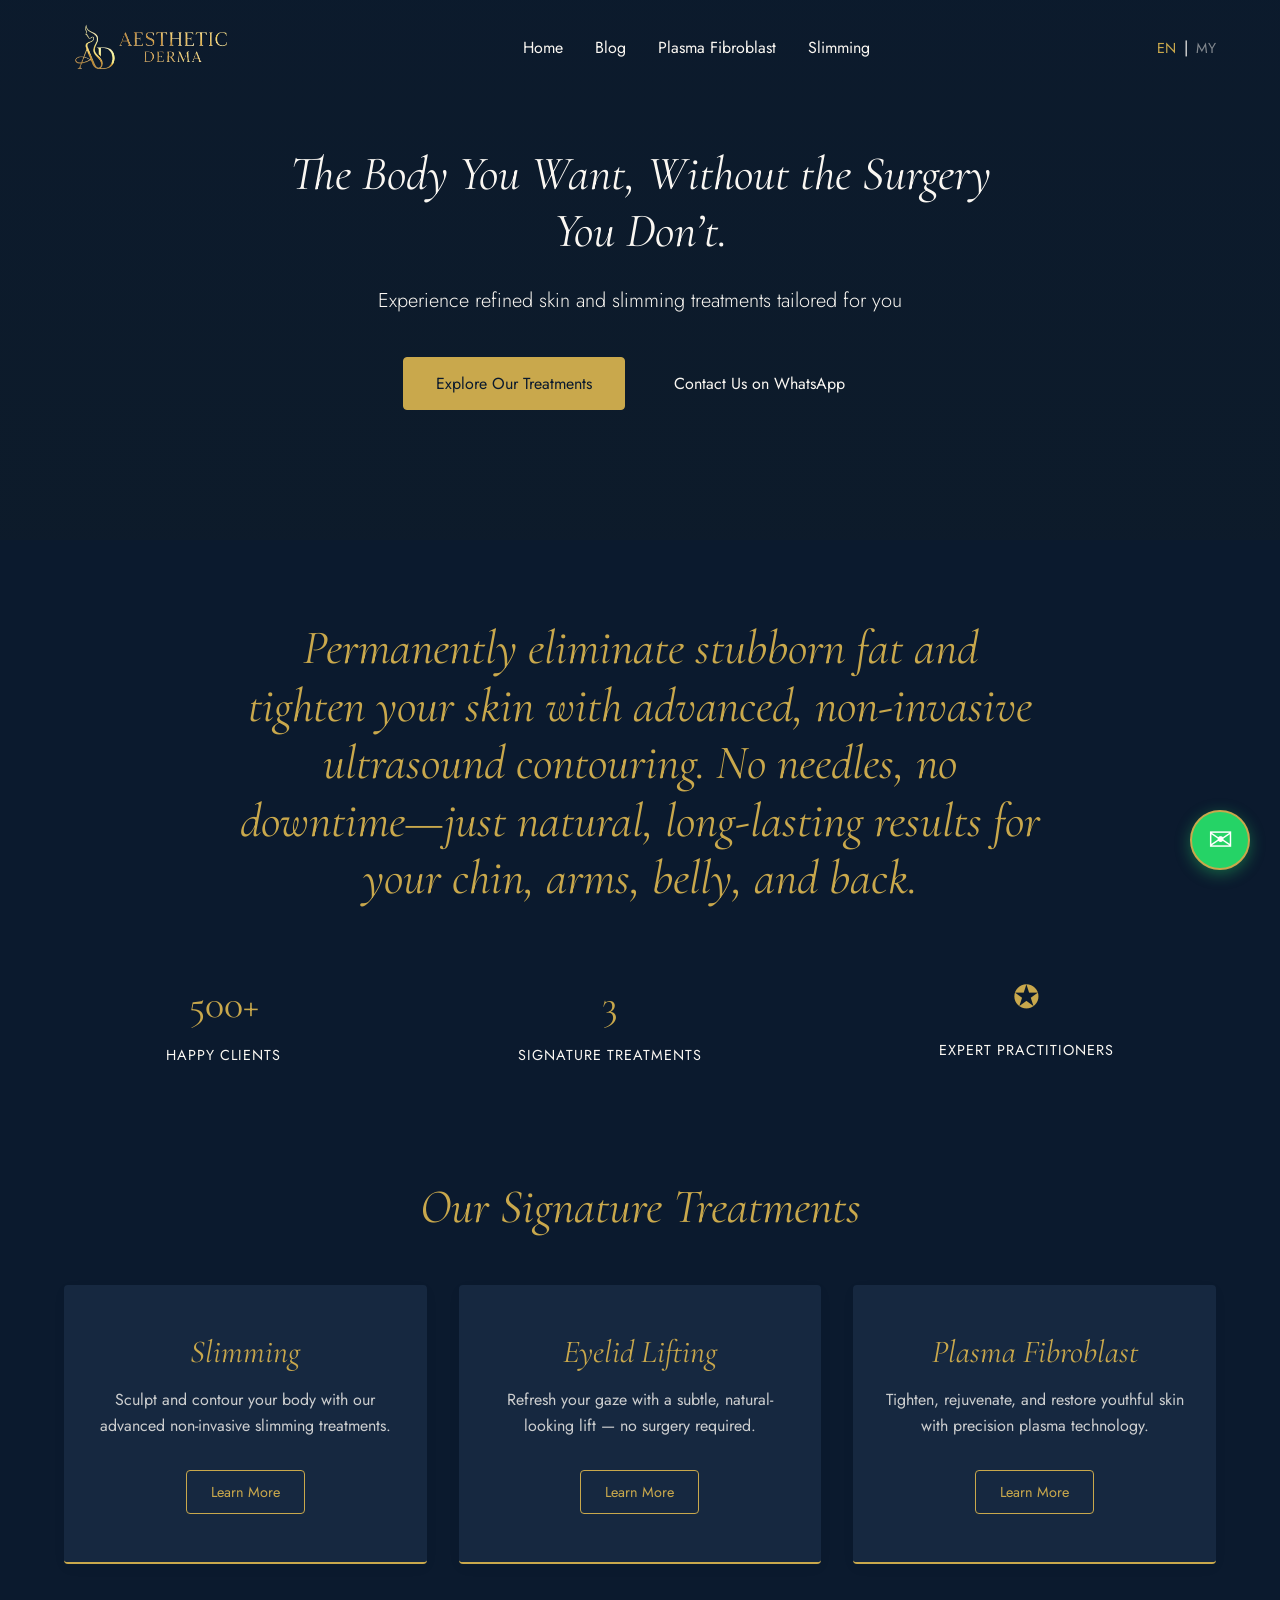
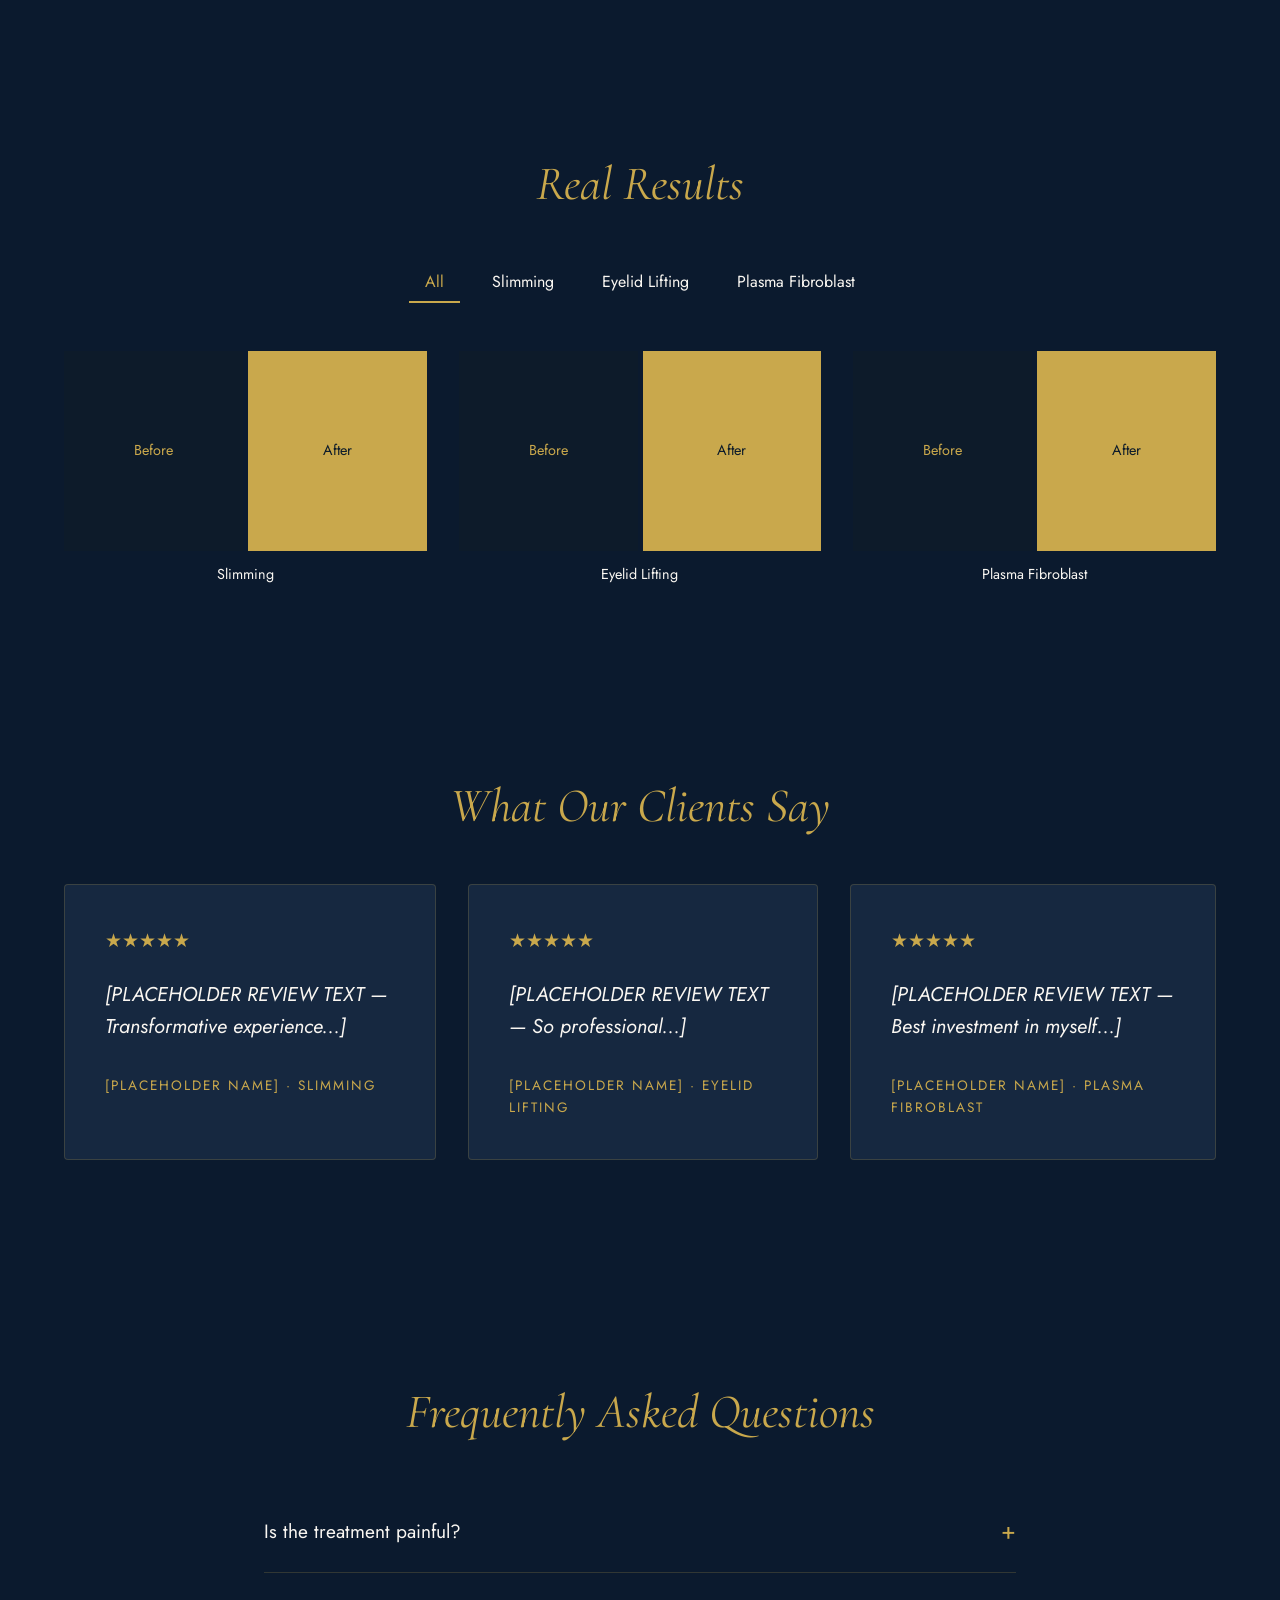
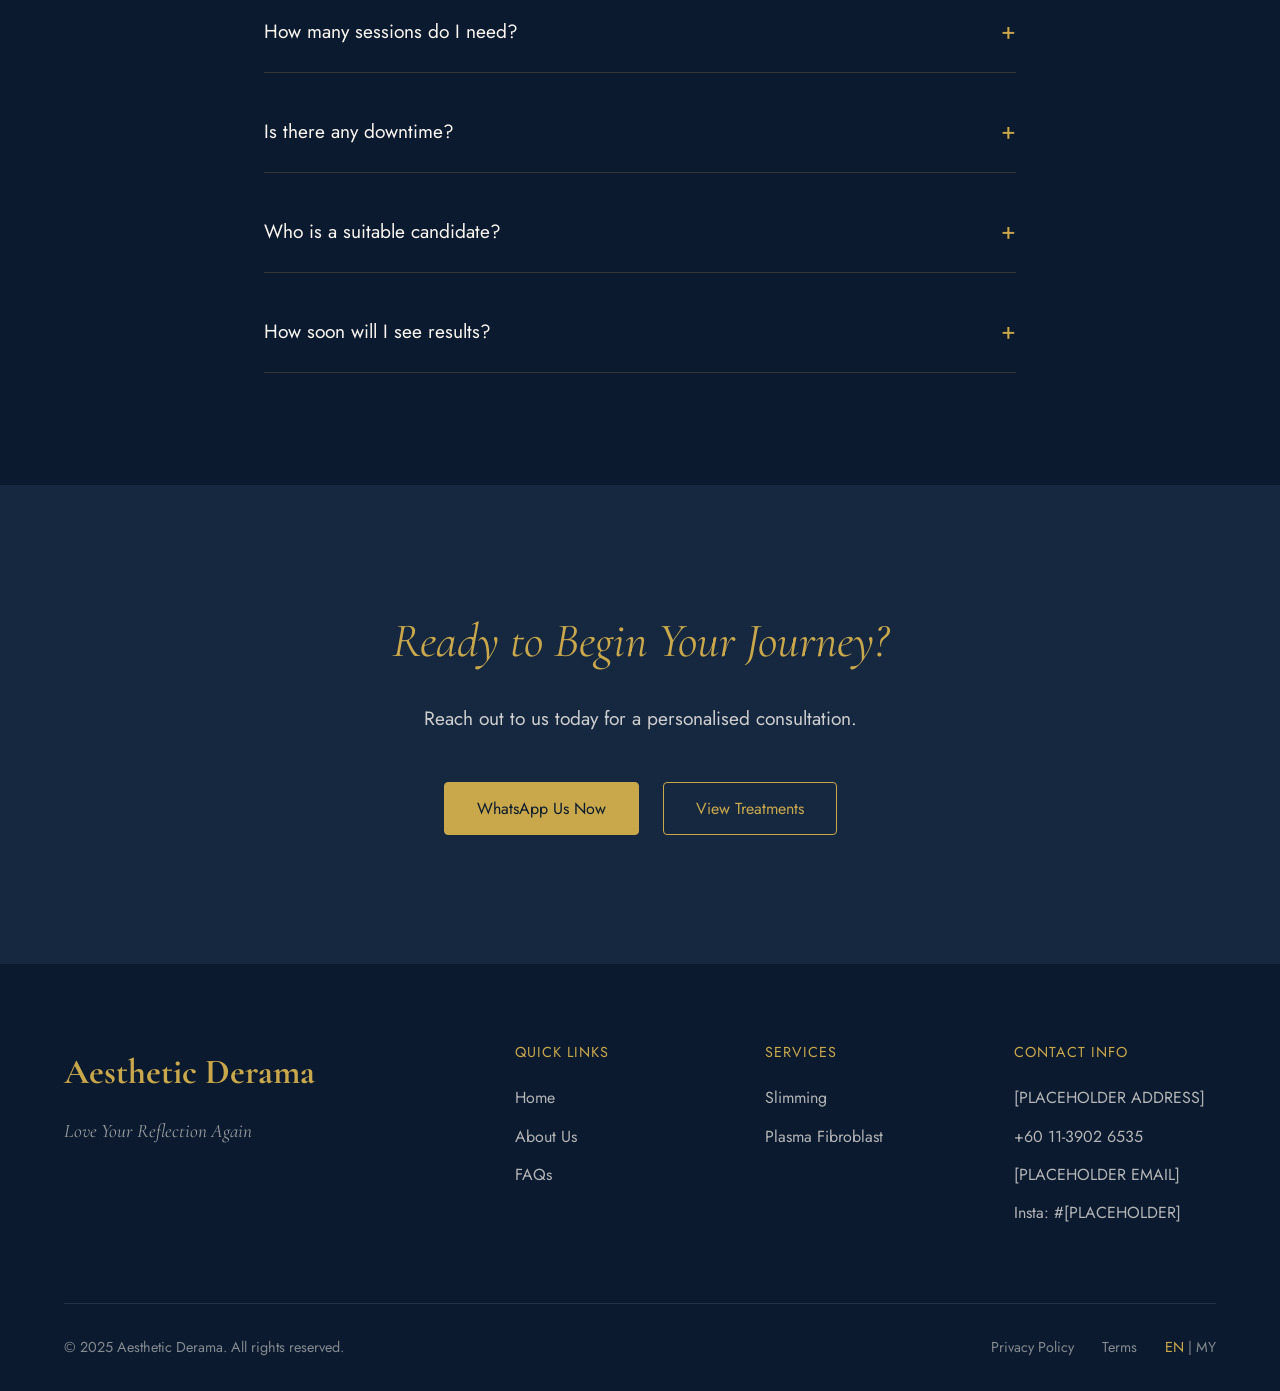
==== commit 9b7e9160: "logo and images" ====
--- a/index.html
+++ b/index.html
@@ -15,7 +15,7 @@
     <!-- Navigation -->
     <header>
         <div class="container nav-container">
-            <a href="index.html" class="logo">Aesthetic Derama</a>
+            <a href="index.html" class="logo"><img src="images/logo.png" alt="Aesthetic Derama" class="logo-img"></a>
             <nav class="main-nav">
                 <ul class="nav-links">
                     <li><a href="index.html" data-lang-en="Home" data-lang-my="Laman Utama">Home</a></li>
@@ -65,7 +65,7 @@
             <div class="hero-btns">
                 <a href="#services" class="btn btn-primary" data-lang-en="Explore Our Treatments"
                     data-lang-my="Terokai Rawatan Kami">Explore Our Treatments</a>
-                <a href="https://wa.me/[PLACEHOLDER_NUMBER]" class="btn btn-ghost" data-lang-en="Contact Us on WhatsApp"
+                <a href="https://wa.me/601139026535?text=Hello%2C%20I%27d%20like%20to%20contact%20you" target="_blank" rel="noopener noreferrer" class="btn btn-ghost" data-lang-en="Contact Us on WhatsApp"
                     data-lang-my="Hubungi Kami di WhatsApp">Contact Us on WhatsApp</a>
             </div>
         </div>
@@ -318,7 +318,7 @@
                 data-lang-my="Hubungi kami hari ini untuk perundingan yang diperibadikan.">Reach out to us today for a
                 personalised consultation.</p>
             <div class="cta-btns">
-                <a href="https://wa.me/[PLACEHOLDER_NUMBER]" class="btn btn-primary" data-lang-en="WhatsApp Us Now"
+                <a href="https://wa.me/601139026535?text=Hello%2C%20I%27d%20like%20to%20contact%20you" target="_blank" rel="noopener noreferrer" class="btn btn-primary" data-lang-en="WhatsApp Us Now"
                     data-lang-my="WhatsApp Kami Sekarang">WhatsApp Us Now</a>
                 <a href="#services" class="btn btn-outline" data-lang-en="View Treatments"
                     data-lang-my="Lihat Rawatan">View Treatments</a>
@@ -356,7 +356,7 @@
                     <h4 data-lang-en="Contact Info" data-lang-my="Maklumat Perhubungan">Contact Info</h4>
                     <ul>
                         <li><a href="#">[PLACEHOLDER ADDRESS]</a></li>
-                        <li><a href="#">[PLACEHOLDER PHONE]</a></li>
+                        <li><a href="tel:+601139026535">+60 11-3902 6535</a></li>
                         <li><a href="mailto:[PLACEHOLDER EMAIL]">[PLACEHOLDER EMAIL]</a></li>
                         <li><a href="#">Insta: #[PLACEHOLDER]</a></li>
                     </ul>
@@ -378,7 +378,7 @@
     </footer>
 
     <!-- Floating WhatsApp -->
-    <a href="https://wa.me/[PLACEHOLDER_NUMBER]" class="floating-wa">
+    <a href="https://wa.me/601139026535?text=Hello%2C%20I%27d%20like%20to%20contact%20you" target="_blank" rel="noopener noreferrer" class="floating-wa">
         <div class="wa-label" data-lang-en="Chat With Us" data-lang-my="Sembang Dengan Kami">Chat With Us</div>
         <div class="wa-icon">&#9993;</div> <!-- Better icon if font-awesome isn't permitted -->
     </a>
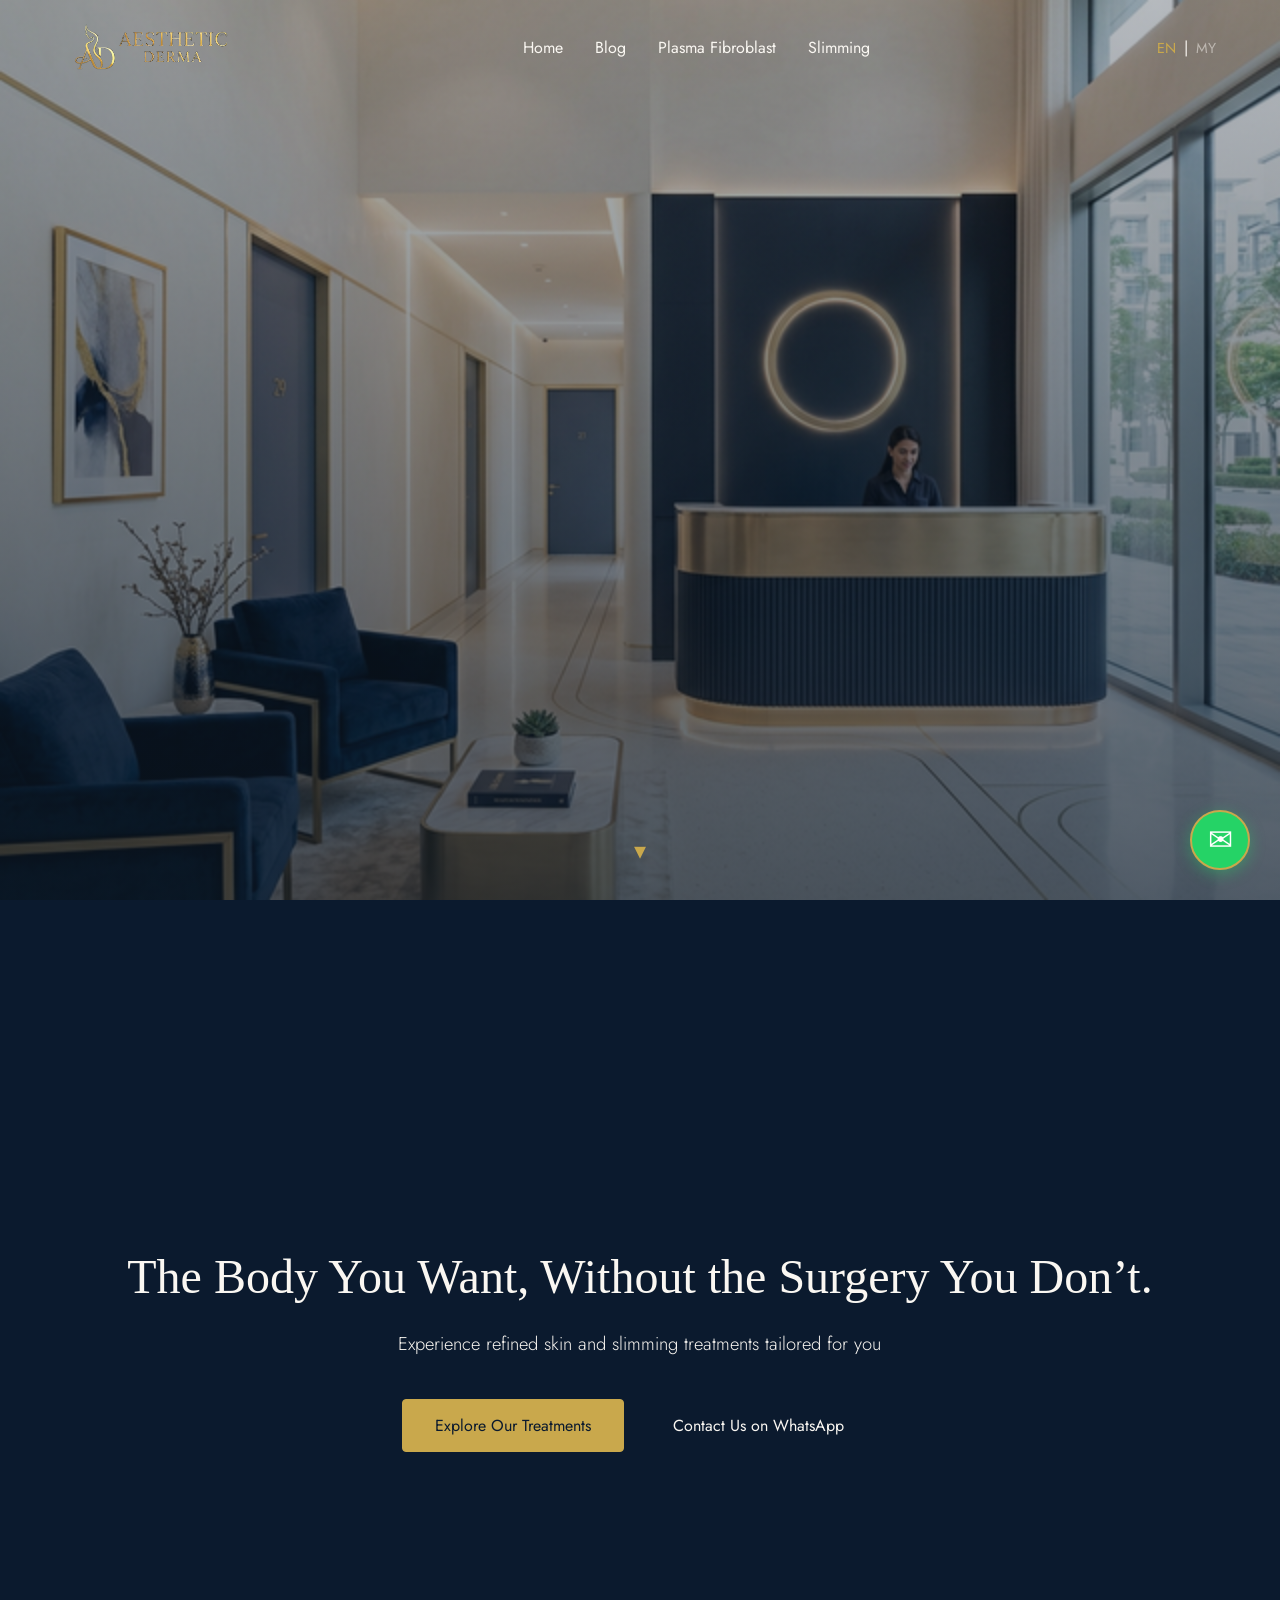
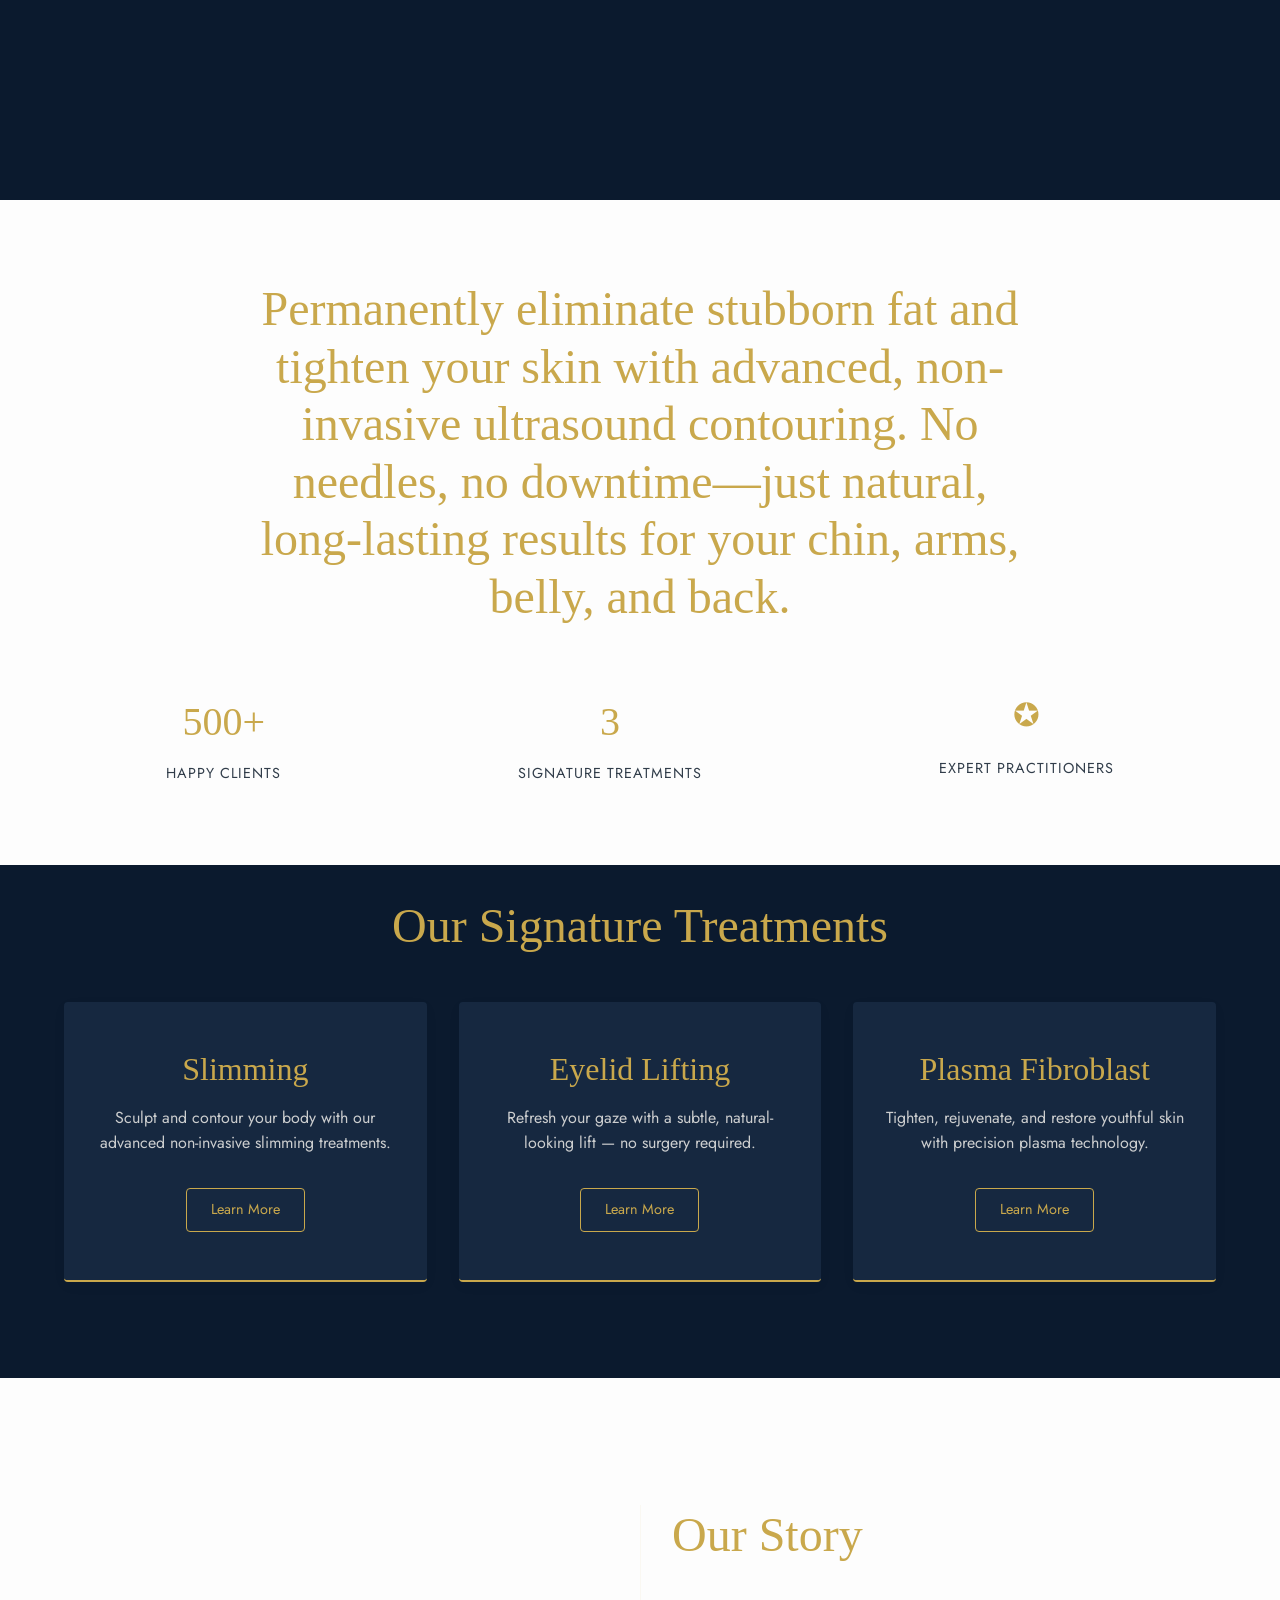
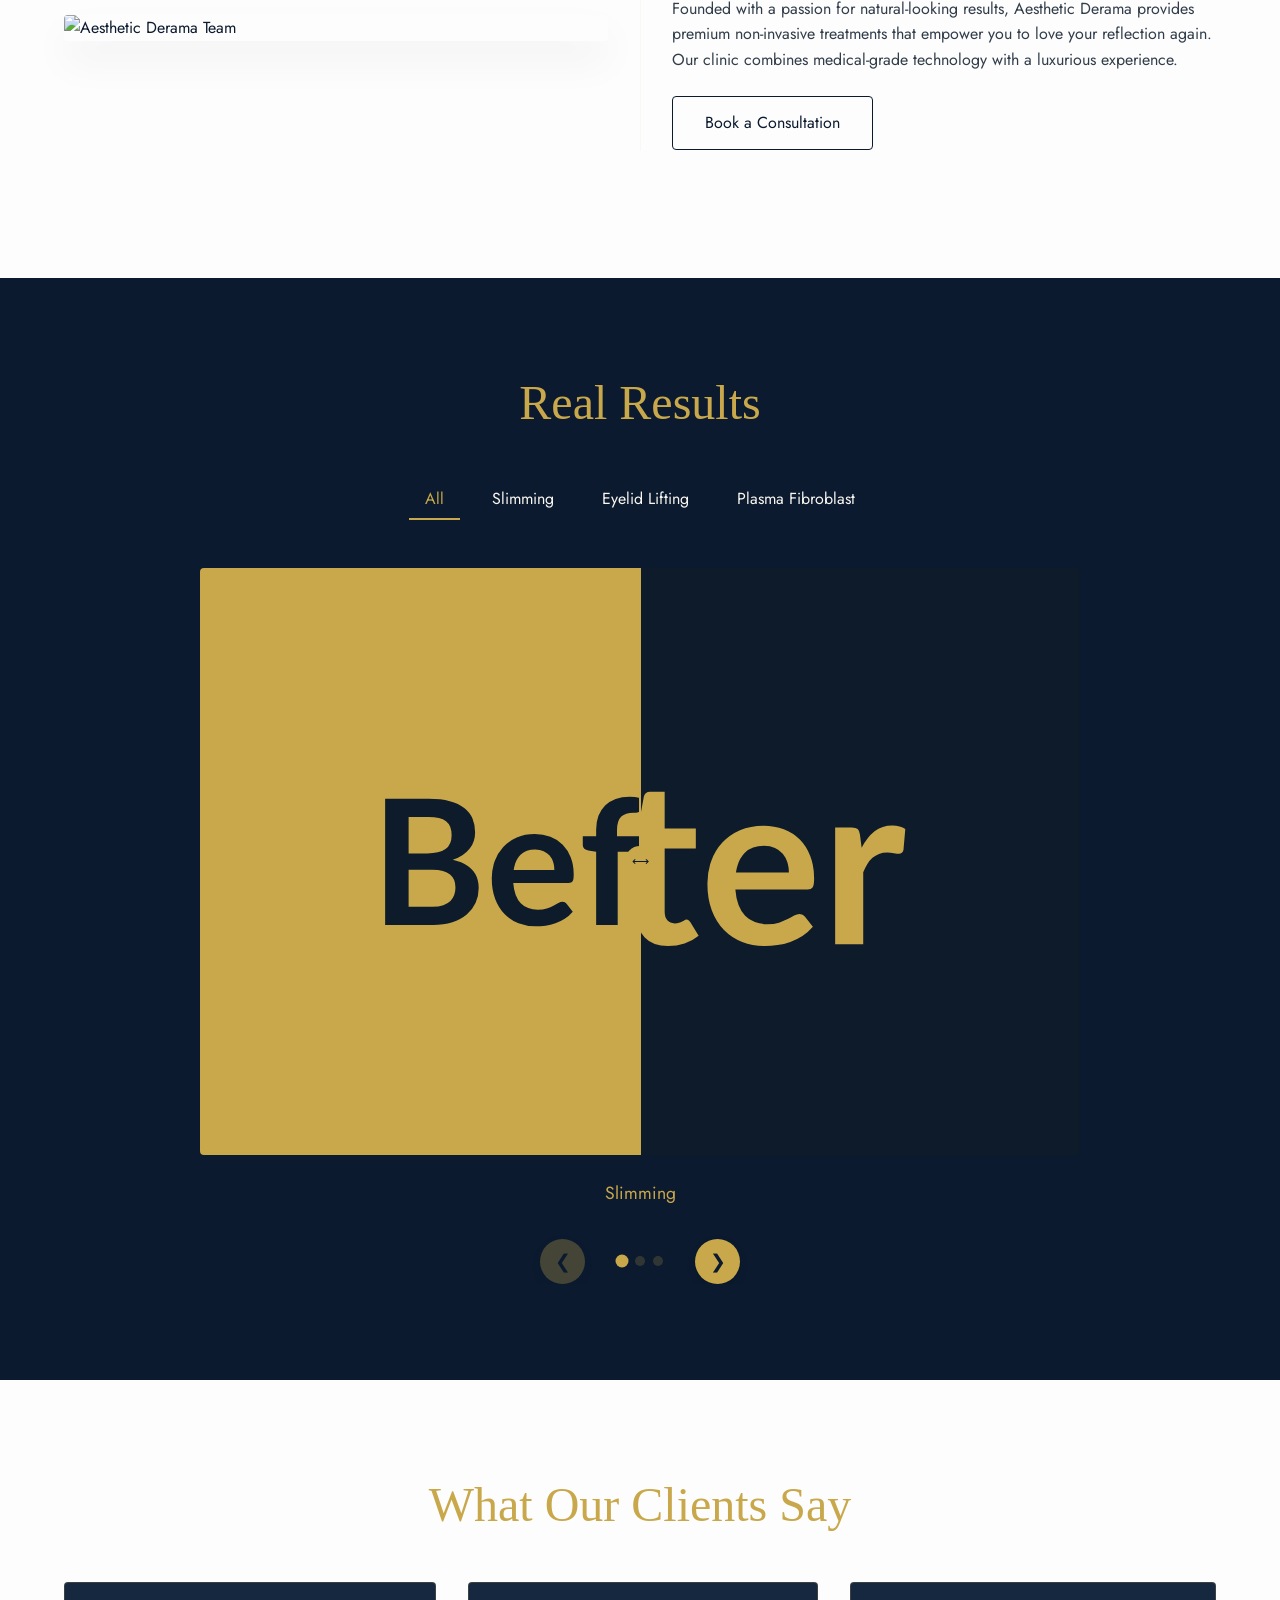
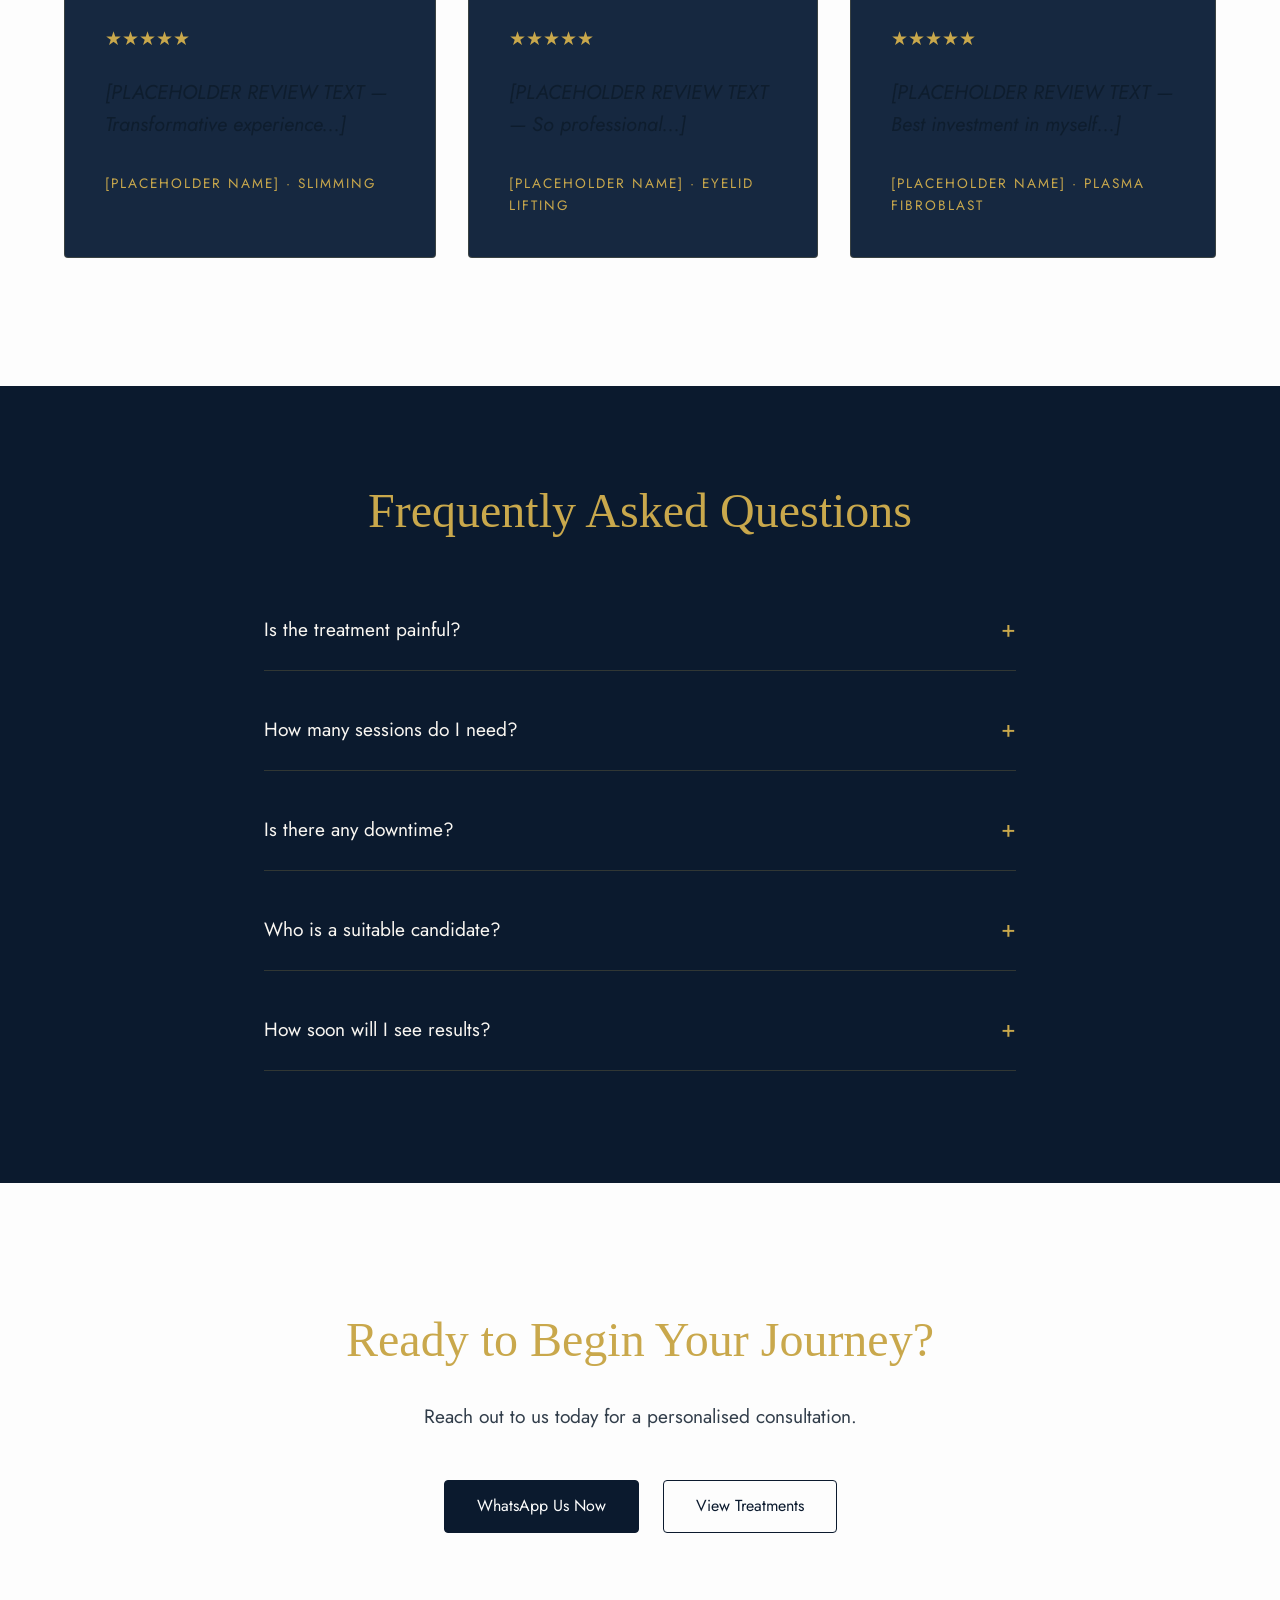
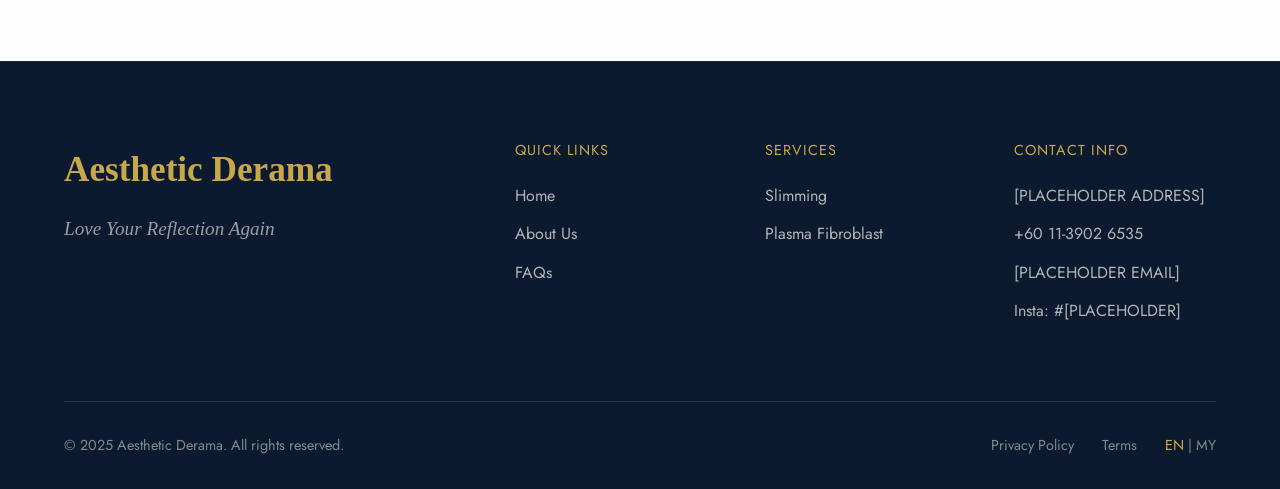
==== commit dfdd0302: "improve hero banner" ====
--- a/index.html
+++ b/index.html
@@ -49,32 +49,33 @@
     </header>
 
     <!-- Hero Section -->
-    <section class="hero">
-        <video class="hero-video" autoplay loop muted playsinline>
-            <source src="https://videos.pexels.com/video-files/5524244/5524244-uhd_2560_1440_30fps.mp4"
-                type="video/mp4">
-        </video>
-        <div class="hero-overlay"></div>
-        <div class="hero-content reveal">
-            <h1 class="italic" data-lang-en="The Body You Want, Without the Surgery You Don&rsquo;t."
-                data-lang-my="Badan yang Anda Inginkan, Tanpa Pembedahan yang Anda Tidak Mahukan.">The Body You Want,
-                Without the Surgery You Don&rsquo;t.</h1>
-            <p data-lang-en="Experience refined skin and slimming treatments tailored for you"
-                data-lang-my="Alami rawatan kulit dan pelangsingan yang disesuaikan untuk anda">Experience refined skin
-                and slimming treatments tailored for you</p>
-            <div class="hero-btns">
-                <a href="#services" class="btn btn-primary" data-lang-en="Explore Our Treatments"
-                    data-lang-my="Terokai Rawatan Kami">Explore Our Treatments</a>
-                <a href="https://wa.me/601139026535?text=Hello%2C%20I%27d%20like%20to%20contact%20you" target="_blank" rel="noopener noreferrer" class="btn btn-ghost" data-lang-en="Contact Us on WhatsApp"
-                    data-lang-my="Hubungi Kami di WhatsApp">Contact Us on WhatsApp</a>
-            </div>
-        </div>
-    </section>
+    <div class="hero-parallax-container">
+        <div class="hero-sticky-bg hero-home">
+            <div class="hero-overlay"></div>
+            <div class="scroll-indicator">▾</div>
+        </div>
+        <div class="hero-content-reveal reveal">
+            <div class="container">
+                <h1 data-lang-en="The Body You Want, Without the Surgery You Don&rsquo;t."
+                    data-lang-my="Badan yang Anda Inginkan, Tanpa Pembedahan yang Anda Tidak Mahukan.">The Body You Want,
+                    Without the Surgery You Don&rsquo;t.</h1>
+                <p data-lang-en="Experience refined skin and slimming treatments tailored for you"
+                    data-lang-my="Alami rawatan kulit dan pelangsingan yang disesuaikan untuk anda">Experience refined skin
+                    and slimming treatments tailored for you</p>
+                <div class="hero-btns">
+                    <a href="#services" class="btn btn-primary" data-lang-en="Explore Our Treatments"
+                        data-lang-my="Terokai Rawatan Kami">Explore Our Treatments</a>
+                    <a href="https://wa.me/601139026535?text=Hello%2C%20I%27d%20like%20to%20contact%20you" target="_blank" rel="noopener noreferrer" class="btn btn-ghost" data-lang-en="Contact Us on WhatsApp"
+                        data-lang-my="Hubungi Kami di WhatsApp">Contact Us on WhatsApp</a>
+                </div>
+            </div>
+        </div>
+    </div>
 
     <!-- Intro / Brand Promise Strip -->
     <section class="intro-strip reveal">
         <div class="container">
-            <h2 class="intro-quote italic"
+            <h2 class="intro-quote"
                 data-lang-en="​Permanently eliminate stubborn fat and tighten your skin with advanced, non-invasive ultrasound contouring. No needles, no downtime—just natural, long-lasting results for your chin, arms, belly, and back."
                 data-lang-my="Berat menghilangkan lemak degil dan mengencangkan kulit anda dengan kontur ultrasound bukan invasif yang canggih. Tiada jarum, tiada masa pemulihan—hanya hasil semula jadi yang berpanjangan untuk dagu, lengan, perut, dan belakang.">
                 "Where science meets beauty, and every woman finds her glow."</h2>
@@ -98,12 +99,12 @@
     <!-- Services Section -->
     <section id="services" class="services-section reveal">
         <div class="container">
-            <h2 class="section-title italic text-primary" data-lang-en="Our Signature Treatments"
+            <h2 class="section-title text-primary" data-lang-en="Our Signature Treatments"
                 data-lang-my="Rawatan Tandatangan Kami">Our Signature Treatments</h2>
             <div class="services-grid">
                 <!-- Service 1 -->
                 <div class="service-card">
-                    <h3 class="italic" data-lang-en="Slimming" data-lang-my="Melangsingkan Badan">Slimming</h3>
+                    <h3 data-lang-en="Slimming" data-lang-my="Melangsingkan Badan">Slimming</h3>
                     <p data-lang-en="Sculpt and contour your body with our advanced non-invasive slimming treatments."
                         data-lang-my="Bentuk dan kontur badan anda dengan rawatan langsing non-invasif kami yang canggih.">
                         Sculpt and contour your body with our advanced non-invasive slimming treatments.</p>
@@ -112,17 +113,17 @@
                 </div>
                 <!-- Service 2 -->
                 <div class="service-card">
-                    <h3 class="italic" data-lang-en="Eyelid Lifting" data-lang-my="Angkat Kelopak Mata">Eyelid Lifting
+                    <h3 data-lang-en="Eyelid Lifting" data-lang-my="Angkat Kelopak Mata">Eyelid Lifting
                     </h3>
                     <p data-lang-en="Refresh your gaze with a subtle, natural-looking lift &mdash; no surgery required."
                         data-lang-my="Segarkan pandangan anda dengan angkat yang halus dan semula jadi &mdash; tanpa pembedahan.">
                         Refresh your gaze with a subtle, natural-looking lift &mdash; no surgery required.</p>
-                    <a href="eyelid-lifting.html" class="btn btn-outline" data-lang-en="Learn More"
+                    <a href="plasma-fibroblast.html#eyelid" class="btn btn-outline" data-lang-en="Learn More"
                         data-lang-my="Ketahui Lebih Lanjut">Learn More</a>
                 </div>
                 <!-- Service 3 -->
                 <div class="service-card">
-                    <h3 class="italic" data-lang-en="Plasma Fibroblast" data-lang-my="Plasma Fibroblast">Plasma
+                    <h3 data-lang-en="Plasma Fibroblast" data-lang-my="Plasma Fibroblast">Plasma
                         Fibroblast</h3>
                     <p data-lang-en="Tighten, rejuvenate, and restore youthful skin with precision plasma technology."
                         data-lang-my="Ketatkan, muda semula, dan pulihkan kulit muda dengan teknologi plasma presisi.">
@@ -134,10 +135,27 @@
         </div>
     </section>
 
+    <!-- About Section / Our Story -->
+    <section id="about" class="about-section reveal">
+        <div class="container about-grid">
+            <div class="about-image">
+                <img src="images/about-story.jpeg" alt="Aesthetic Derama Team" loading="lazy">
+            </div>
+            <div class="about-content">
+                <h2 data-lang-en="Our Story" data-lang-my="Kisah Kami">Our Story</h2>
+                <p data-lang-en="Founded with a passion for natural-looking results, Aesthetic Derama provides premium non-invasive treatments that empower you to love your reflection again. Our clinic combines medical-grade technology with a luxurious experience."
+                    data-lang-my="Diasaskan dengan semangat untuk hasil yang kelihatan semula jadi, Aesthetic Derama menyediakan rawatan bukan invasif premium yang memperkasakan anda untuk mencintai pantulan anda kembali. Klinik kami menggabungkan teknologi gred perubatan dengan pengalaman mewah.">
+                    Founded with a passion for natural-looking results, Aesthetic Derama provides premium non-invasive treatments that empower you to love your reflection again. Our clinic combines medical-grade technology with a luxurious experience.</p>
+                <a href="https://wa.me/601139026535?text=Hello%2C%20I%27d%20like%20to%20contact%20you" target="_blank" rel="noopener noreferrer" class="btn btn-outline" data-lang-en="Book a Consultation"
+                    data-lang-my="Tempah Perundingan">Book a Consultation</a>
+            </div>
+        </div>
+    </section>
+
     <!-- Before & After Gallery -->
     <section class="gallery-section reveal">
         <div class="container">
-            <h2 class="section-title text-primary italic" data-lang-en="Real Results" data-lang-my="Keputusan Nyata">
+            <h2 class="section-title text-primary" data-lang-en="Real Results" data-lang-my="Keputusan Nyata">
                 Real Results</h2>
 
             <div class="filter-tabs">
@@ -150,48 +168,47 @@
                     data-lang-my="Plasma">Plasma Fibroblast</button>
             </div>
 
-            <div class="gallery-grid">
-                <!-- Gallery Item: Slimming -->
-                <div class="gallery-item" data-category="slimming">
-                    <div style="display: flex; gap: 5px;">
-                        <div
-                            style="flex: 1; position: relative; background: #0D1B2A; height: 200px; display: flex; align-items: center; justify-content: center;">
-                            <span style="color: #C9A84C; font-size: 0.9rem;">Before</span>
+            <div class="gallery-carousel-wrapper">
+                <div class="gallery-carousel-container" id="gallery-slider">
+                    <!-- Gallery Item: Slimming -->
+                    <div class="gallery-carousel-item" data-category="slimming">
+                        <div class="compare-slider">
+                            <img src="after.svg" alt="After" class="slider-after" loading="lazy">
+                            <div class="slider-before" style="width: 50%;">
+                                <img style="width: 200%;" src="before.svg" alt="Before" loading="lazy">
+                            </div>
+                            <div class="slider-handle" style="left: 50%;"></div>
                         </div>
-                        <div
-                            style="flex: 1; position: relative; background: #C9A84C; height: 200px; display: flex; align-items: center; justify-content: center;">
-                            <span style="color: #0D1B2A; font-size: 0.9rem;">After</span>
+                        <p style="text-align: center; margin-top: 1.5rem; font-size: 1.1rem; color: var(--color-gold);">Slimming</p>
+                    </div>
+                    <!-- Gallery Item: Eyelid -->
+                    <div class="gallery-carousel-item" data-category="eyelid">
+                        <div class="compare-slider">
+                            <img src="after.svg" alt="After" class="slider-after" loading="lazy">
+                            <div class="slider-before" style="width: 50%;">
+                                <img style="width: 200%;" src="before.svg" alt="Before" loading="lazy">
+                            </div>
+                            <div class="slider-handle" style="left: 50%;"></div>
                         </div>
+                        <p style="text-align: center; margin-top: 1.5rem; font-size: 1.1rem; color: var(--color-gold);">Eyelid Lifting</p>
                     </div>
-                    <p style="text-align: center; margin-top: 0.75rem; font-size: 0.9rem;">Slimming</p>
-                </div>
-                <!-- Gallery Item: Eyelid -->
-                <div class="gallery-item" data-category="eyelid">
-                    <div style="display: flex; gap: 5px;">
-                        <div
-                            style="flex: 1; position: relative; background: #0D1B2A; height: 200px; display: flex; align-items: center; justify-content: center;">
-                            <span style="color: #C9A84C; font-size: 0.9rem;">Before</span>
+                    <!-- Gallery Item: Plasma -->
+                    <div class="gallery-carousel-item" data-category="plasma">
+                        <div class="compare-slider">
+                            <img src="after.svg" alt="After" class="slider-after" loading="lazy">
+                            <div class="slider-before" style="width: 50%;">
+                                <img style="width: 200%;" src="before.svg" alt="Before" loading="lazy">
+                            </div>
+                            <div class="slider-handle" style="left: 50%;"></div>
                         </div>
-                        <div
-                            style="flex: 1; position: relative; background: #C9A84C; height: 200px; display: flex; align-items: center; justify-content: center;">
-                            <span style="color: #0D1B2A; font-size: 0.9rem;">After</span>
-                        </div>
+                        <p style="text-align: center; margin-top: 1.5rem; font-size: 1.1rem; color: var(--color-gold);">Plasma Fibroblast</p>
                     </div>
-                    <p style="text-align: center; margin-top: 0.75rem; font-size: 0.9rem;">Eyelid Lifting</p>
-                </div>
-                <!-- Gallery Item: Plasma -->
-                <div class="gallery-item" data-category="plasma">
-                    <div style="display: flex; gap: 5px;">
-                        <div
-                            style="flex: 1; position: relative; background: #0D1B2A; height: 200px; display: flex; align-items: center; justify-content: center;">
-                            <span style="color: #C9A84C; font-size: 0.9rem;">Before</span>
-                        </div>
-                        <div
-                            style="flex: 1; position: relative; background: #C9A84C; height: 200px; display: flex; align-items: center; justify-content: center;">
-                            <span style="color: #0D1B2A; font-size: 0.9rem;">After</span>
-                        </div>
-                    </div>
-                    <p style="text-align: center; margin-top: 0.75rem; font-size: 0.9rem;">Plasma Fibroblast</p>
+                </div>
+                
+                <div class="gallery-nav">
+                    <button class="gallery-nav-btn prev-btn" aria-label="Previous slide">❮</button>
+                    <div class="gallery-dots"></div>
+                    <button class="gallery-nav-btn next-btn" aria-label="Next slide">❯</button>
                 </div>
             </div>
         </div>
@@ -200,7 +217,7 @@
     <!-- Testimonials Section -->
     <section class="testimonials-section reveal">
         <div class="container">
-            <h2 class="section-title italic" data-lang-en="What Our Clients Say"
+            <h2 class="section-title" data-lang-en="What Our Clients Say"
                 data-lang-my="Apa Yang Pelanggan Kami Katakan">What Our Clients Say</h2>
             <div class="testimonial-carousel">
                 <!-- Card 1 -->
@@ -244,7 +261,7 @@
     <!-- FAQ Section -->
     <section class="faq-section reveal">
         <div class="container faq-container">
-            <h2 class="section-title italic text-primary" data-lang-en="Frequently Asked Questions"
+            <h2 class="section-title text-primary" data-lang-en="Frequently Asked Questions"
                 data-lang-my="Soalan Lazim">Frequently Asked Questions</h2>
             <!-- FAQ 1 -->
             <div class="faq-item">
@@ -312,7 +329,7 @@
     <!-- Book Now / CTA Banner -->
     <section class="cta-banner reveal">
         <div class="container">
-            <h2 class="italic" data-lang-en="Ready to Begin Your Journey?"
+            <h2 data-lang-en="Ready to Begin Your Journey?"
                 data-lang-my="Bersedia Untuk Memulakan Perjalanan Anda?">Ready to Begin Your Journey?</h2>
             <p data-lang-en="Reach out to us today for a personalised consultation."
                 data-lang-my="Hubungi kami hari ini untuk perundingan yang diperibadikan.">Reach out to us today for a
--- a/styles.css
+++ b/styles.css
@@ -1,4 +1,4 @@
-@import url('https://fonts.googleapis.com/css2?family=Cormorant+Garamond:ital,wght@0,400;0,600;1,400;1,600&family=Jost:wght@300;400;500&display=swap');
+@import url('https://fonts.googleapis.com/css2?family=Tinos:ital,wght@0,400;0,700;1,400;1,700&family=Jost:wght@300;400;500&display=swap');
 
 :root {
     --color-ivory: #FAF7F2;
@@ -7,7 +7,7 @@
     --color-gold-light: rgba(201, 168, 76, 0.2);
     --color-navy: rgb(11, 26, 46);
     --color-navy-mid: #162840;
-    --font-heading: 'Cormorant Garamond', serif;
+    --font-heading: 'Tinos', 'Times New Roman', serif;
     --font-body: 'Jost', sans-serif;
     --transition: 0.35s ease;
     --radius: 4px;
@@ -103,7 +103,7 @@
     color: var(--color-gold) !important;
     margin-bottom: 2rem;
     font-family: var(--font-heading);
-    font-style: italic;
+    font-style: normal;
     font-weight: 400;
     text-align: center;
 }
@@ -209,6 +209,12 @@
     background-color: var(--color-navy);
     padding: 1rem 0;
     box-shadow: 0 4px 20px rgba(0, 0, 0, 0.1);
+}
+
+/* Ensure header is visible but transparent over sticky backgrounds */
+header {
+    background-color: transparent;
+    transition: background-color 0.5s ease;
 }
 
 .nav-container {
@@ -418,33 +424,78 @@
     padding: 6rem 0;
 }
 
+/* Alternating Section Backgrounds */
+section:nth-of-type(odd) {
+    background-color: var(--color-whiteish);
+    color: var(--color-navy);
+}
+
+section:nth-of-type(even) {
+    background-color: var(--color-navy);
+    color: var(--color-ivory);
+}
+
+/* Override for sections with dark background */
+section:nth-of-type(odd) h2 {
+    color: var(--color-gold) !important;
+}
+
+section:nth-of-type(odd) p {
+    color: rgba(13, 27, 42, 0.85);
+}
+
+section:nth-of-type(even) h2 {
+    color: var(--color-gold) !important;
+}
+
+section:nth-of-type(even) p {
+    color: rgba(250, 247, 242, 0.8);
+}
+
+/* Ensure buttons stand out on white background */
+section:nth-of-type(odd) .btn-outline {
+    border-color: var(--color-navy);
+    color: var(--color-navy);
+}
+
+section:nth-of-type(odd) .btn-outline:hover {
+    background-color: var(--color-navy);
+    color: var(--color-whiteish);
+}
+
+section:nth-of-type(odd) .btn-primary {
+    background-color: var(--color-navy);
+    border-color: var(--color-navy);
+    color: var(--color-whiteish);
+}
+
+section:nth-of-type(odd) .btn-primary:hover {
+    background-color: transparent;
+    color: var(--color-navy);
+}
+
 .section-title {
     text-align: center;
     font-size: 2.5rem;
     margin-bottom: 3rem;
-    font-style: italic;
-}
-
-/* Hero Section */
-.hero {
+    font-style: normal;
+}
+
+/* Hero Section - Scrollytelling Implementation */
+.hero-parallax-container {
+    height: 200vh; /* Space for the two-stage scroll */
     position: relative;
-    min-height: 60vh;
-    padding: 8rem 0;
-    display: flex;
-    align-items: center;
-    justify-content: center;
-    text-align: center;
-    color: var(--color-ivory);
-}
-
-.hero-video {
-    position: absolute;
+}
+
+.hero-sticky-bg {
+    position: sticky;
     top: 0;
-    left: 0;
     width: 100%;
-    height: 100%;
-    object-fit: cover;
+    height: 100vh;
     z-index: -2;
+    background-size: cover;
+    background-position: center;
+    overflow: hidden;
 }
 
 .hero-overlay {
@@ -453,22 +504,36 @@
     left: 0;
     width: 100%;
     height: 100%;
-    background: linear-gradient(to top, rgba(13, 27, 42, 0.9) 0%, rgba(13, 27, 42, 0.4) 100%);
+    background: linear-gradient(to top, rgba(13, 27, 42, 0.7) 0%, rgba(13, 27, 42, 0.3) 100%);
     z-index: -1;
 }
 
-.hero-content {
-    max-width: 800px;
-    padding: 0 1.5rem;
-}
-
-.hero h1 {
+.hero-content-reveal {
+    position: absolute;
+    top: 100vh; /* Starts below the first 100vh fold */
+    width: 100%;
+    height: 100vh;
+    display: flex;
+    align-items: center;
+    justify-content: center;
+    text-align: center;
+    color: var(--color-ivory);
+    z-index: 1;
+}
+
+/* Original individual page styles for backgrounds */
+.hero-home { background-image: url('images/hero-home.png'); }
+.hero-slimming { background-image: url('images/slimming-banner.png'); }
+.hero-plasma { background-image: url('images/hero-plasma.png'); }
+.hero-blog { background-image: url('images/hero-blog.png'); }
+
+.hero-content-reveal h1 {
     font-size: 3rem;
-    margin: 1rem 0 1.5rem;
-}
-
-.hero p {
-    font-size: 1.25rem;
+    margin-bottom: 1.5rem;
+}
+
+.hero-content-reveal p {
+    font-size: 1.15rem;
     margin-bottom: 2.5rem;
     font-weight: 300;
 }
@@ -479,9 +544,30 @@
     gap: 1rem;
 }
 
+/* Scroll indicator */
+.scroll-indicator {
+    position: absolute;
+    bottom: 30px;
+    left: 50%;
+    transform: translateX(-50%);
+    z-index: 5;
+    animation: bounce 2s infinite;
+    color: var(--color-gold);
+    font-size: 1.5rem;
+    cursor: pointer;
+}
+
+@keyframes bounce {
+    0%, 20%, 50%, 80%, 100% {transform: translateX(-50%) translateY(0);}
+    40% {transform: translateX(-50%) translateY(-10px);}
+    60% {transform: translateX(-50%) translateY(-5px);}
+}
+
+
+
+
 /* Intro Strip */
 .intro-strip {
-    background-color: var(--color-navy);
     padding: 5rem 0;
     text-align: center;
 }
@@ -521,7 +607,6 @@
 
 /* Services */
 .services-section {
-    background-color: var(--color-navy);
     padding-top: 2rem;
 }
 
@@ -565,7 +650,6 @@
 
 /* About Section */
 .about-section {
-    background-color: var(--color-navy);
     position: relative;
 }
 
@@ -632,9 +716,6 @@
 }
 
 /* Gallery Slider */
-.gallery-section {
-    background-color: var(--color-navy);
-}
 
 .filter-tabs {
     display: flex;
@@ -660,6 +741,80 @@
 .filter-btn:hover {
     color: var(--color-gold);
     border-bottom-color: var(--color-gold);
+}
+
+/* Gallery Carousel Styles */
+.gallery-carousel-wrapper {
+    position: relative;
+    max-width: 900px;
+    margin: 0 auto;
+    overflow: hidden;
+}
+
+.gallery-carousel-container {
+    display: flex;
+    transition: transform 0.5s ease-out;
+}
+
+.gallery-carousel-item {
+    flex: 0 0 100%;
+    width: 100%;
+    padding: 0 10px;
+    box-sizing: border-box;
+}
+
+.gallery-nav {
+    display: flex;
+    justify-content: center;
+    align-items: center;
+    gap: 2rem;
+    margin-top: 2rem;
+}
+
+.gallery-nav-btn {
+    background: var(--color-gold);
+    color: var(--color-navy);
+    border: none;
+    width: 45px;
+    height: 45px;
+    border-radius: 50%;
+    cursor: pointer;
+    font-size: 1.2rem;
+    display: flex;
+    align-items: center;
+    justify-content: center;
+    transition: var(--transition);
+    box-shadow: 0 4px 10px rgba(0, 0, 0, 0.1);
+}
+
+.gallery-nav-btn:hover {
+    transform: scale(1.1);
+    background-color: var(--color-ivory);
+}
+
+.gallery-nav-btn:disabled {
+    opacity: 0.3;
+    cursor: not-allowed;
+}
+
+.gallery-dots {
+    display: flex;
+    gap: 0.5rem;
+}
+
+.gallery-dot {
+    width: 10px;
+    height: 10px;
+    border-radius: 50%;
+    background-color: var(--color-gold-light);
+    border: none;
+    cursor: pointer;
+    transition: var(--transition);
+}
+
+.gallery-dot.active {
+    background-color: var(--color-gold);
+    transform: scale(1.3);
 }
 
 .gallery-grid {
@@ -733,7 +888,6 @@
 
 /* Testimonials */
 .testimonials-section {
-    background-color: var(--color-navy);
     color: var(--color-ivory);
 }
 
@@ -787,9 +941,6 @@
 }
 
 /* FAQ */
-.faq-section {
-    background-color: var(--color-navy);
-}
 
 .faq-container {
     max-width: 800px;
@@ -843,8 +994,6 @@
 
 /* CTA Banner */
 .cta-banner {
-    background-color: var(--color-navy-mid);
-    color: var(--color-ivory);
     text-align: center;
     padding: 8rem 0;
 }
@@ -994,57 +1143,7 @@
 }
 
 /* Service Page Specifics */
-.service-hero {
-    position: relative;
-    height: 70vh;
-    min-height: 500px;
-    display: flex;
-    align-items: center;
-    justify-content: center;
-    text-align: center;
-    color: var(--color-ivory);
-    background-size: cover;
-    background-position: center;
-    padding-top: 80px;
-    /* Account for fixed header */
-}
-
-.service-hero-overlay {
-    position: absolute;
-    top: 0;
-    left: 0;
-    width: 100%;
-    height: 100%;
-    background: var(--color-navy);
-    opacity: 0.8;
-}
-
-.service-hero-content {
-    position: relative;
-    z-index: 1;
-}
-
-.service-hero-content h1 {
-    font-size: 3.5rem;
-    color: var(--color-gold);
-    margin-bottom: 0.5rem;
-}
-
-.service-hero-content h2 {
-    font-size: 2.2rem;
-    color: var(--color-ivory);
-    margin-bottom: 1rem;
-    font-weight: 300;
-}
-
-.service-hero-content p {
-    font-size: 1.1rem;
-    margin-bottom: 2rem;
-    max-width: 600px;
-    margin-left: auto;
-    margin-right: auto;
-    color: rgba(250, 247, 242, 0.9);
-}
+
 
 .process-grid {
     display: grid;
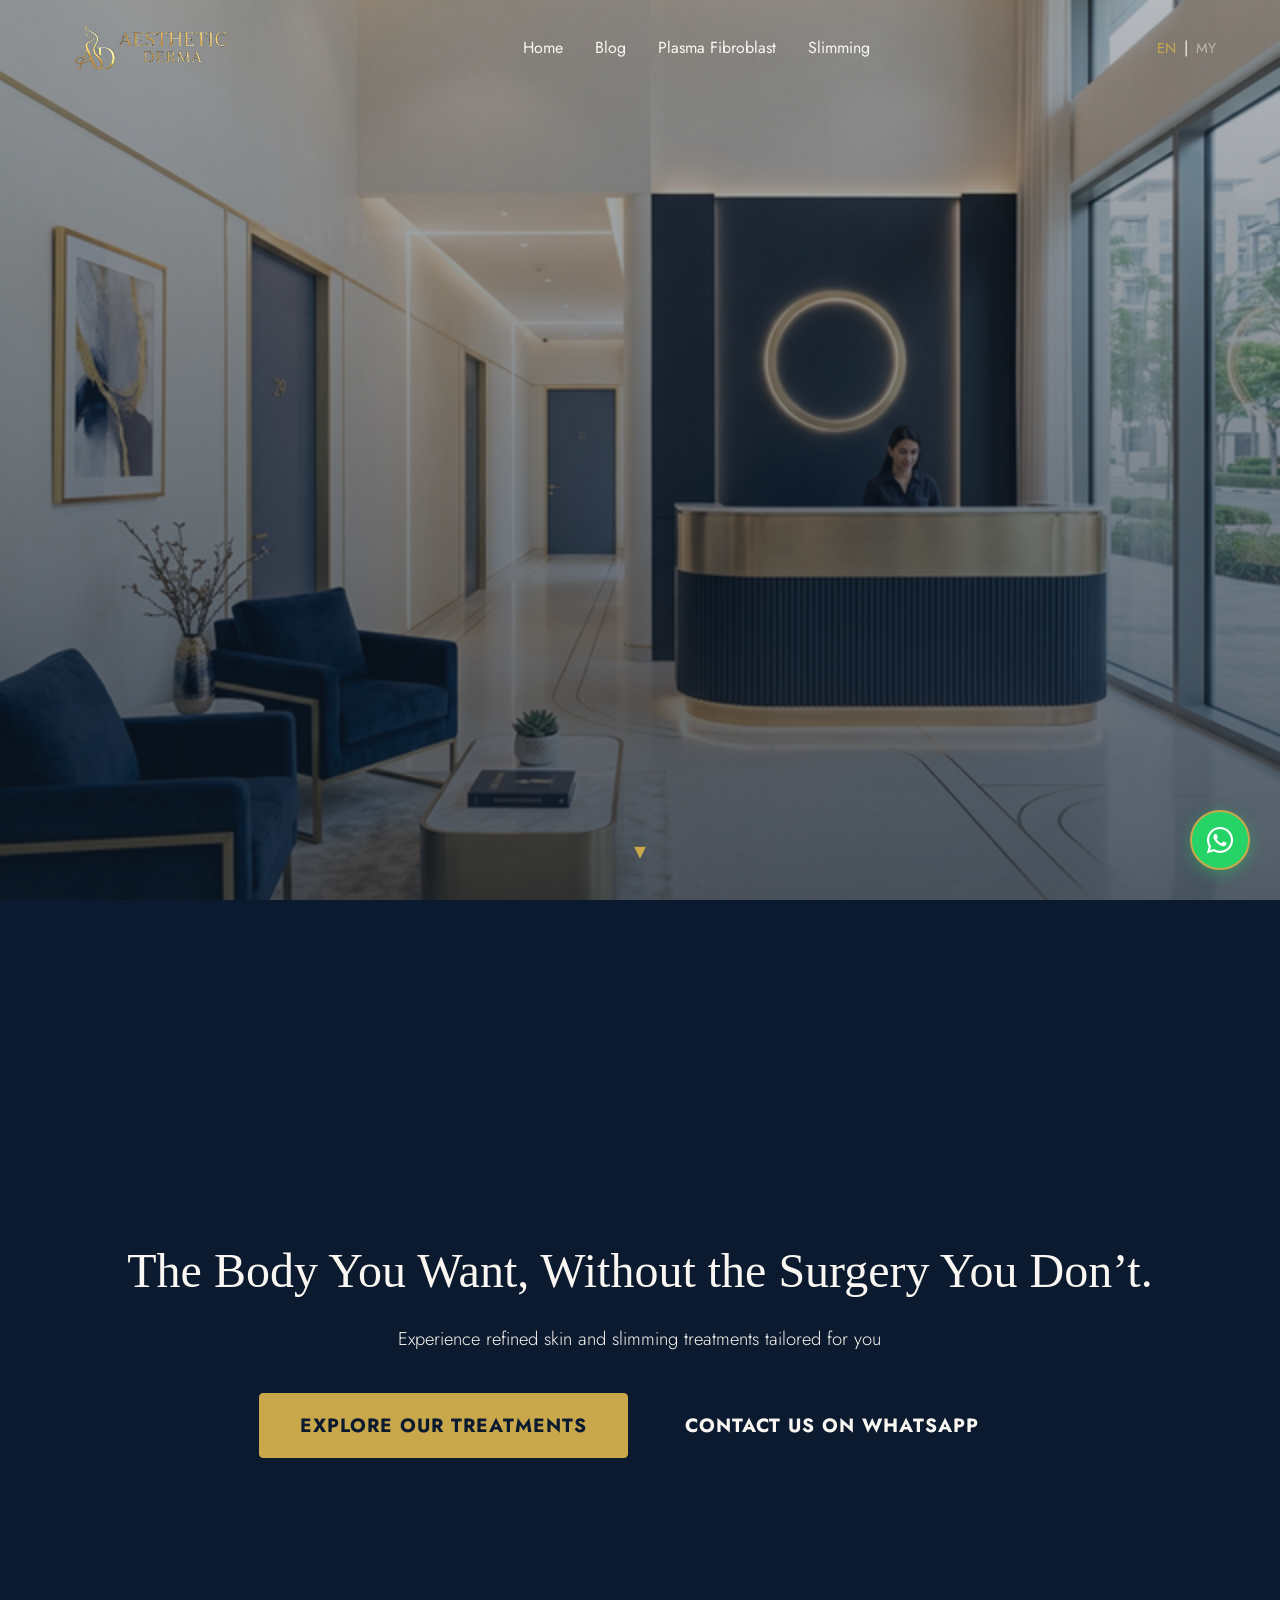
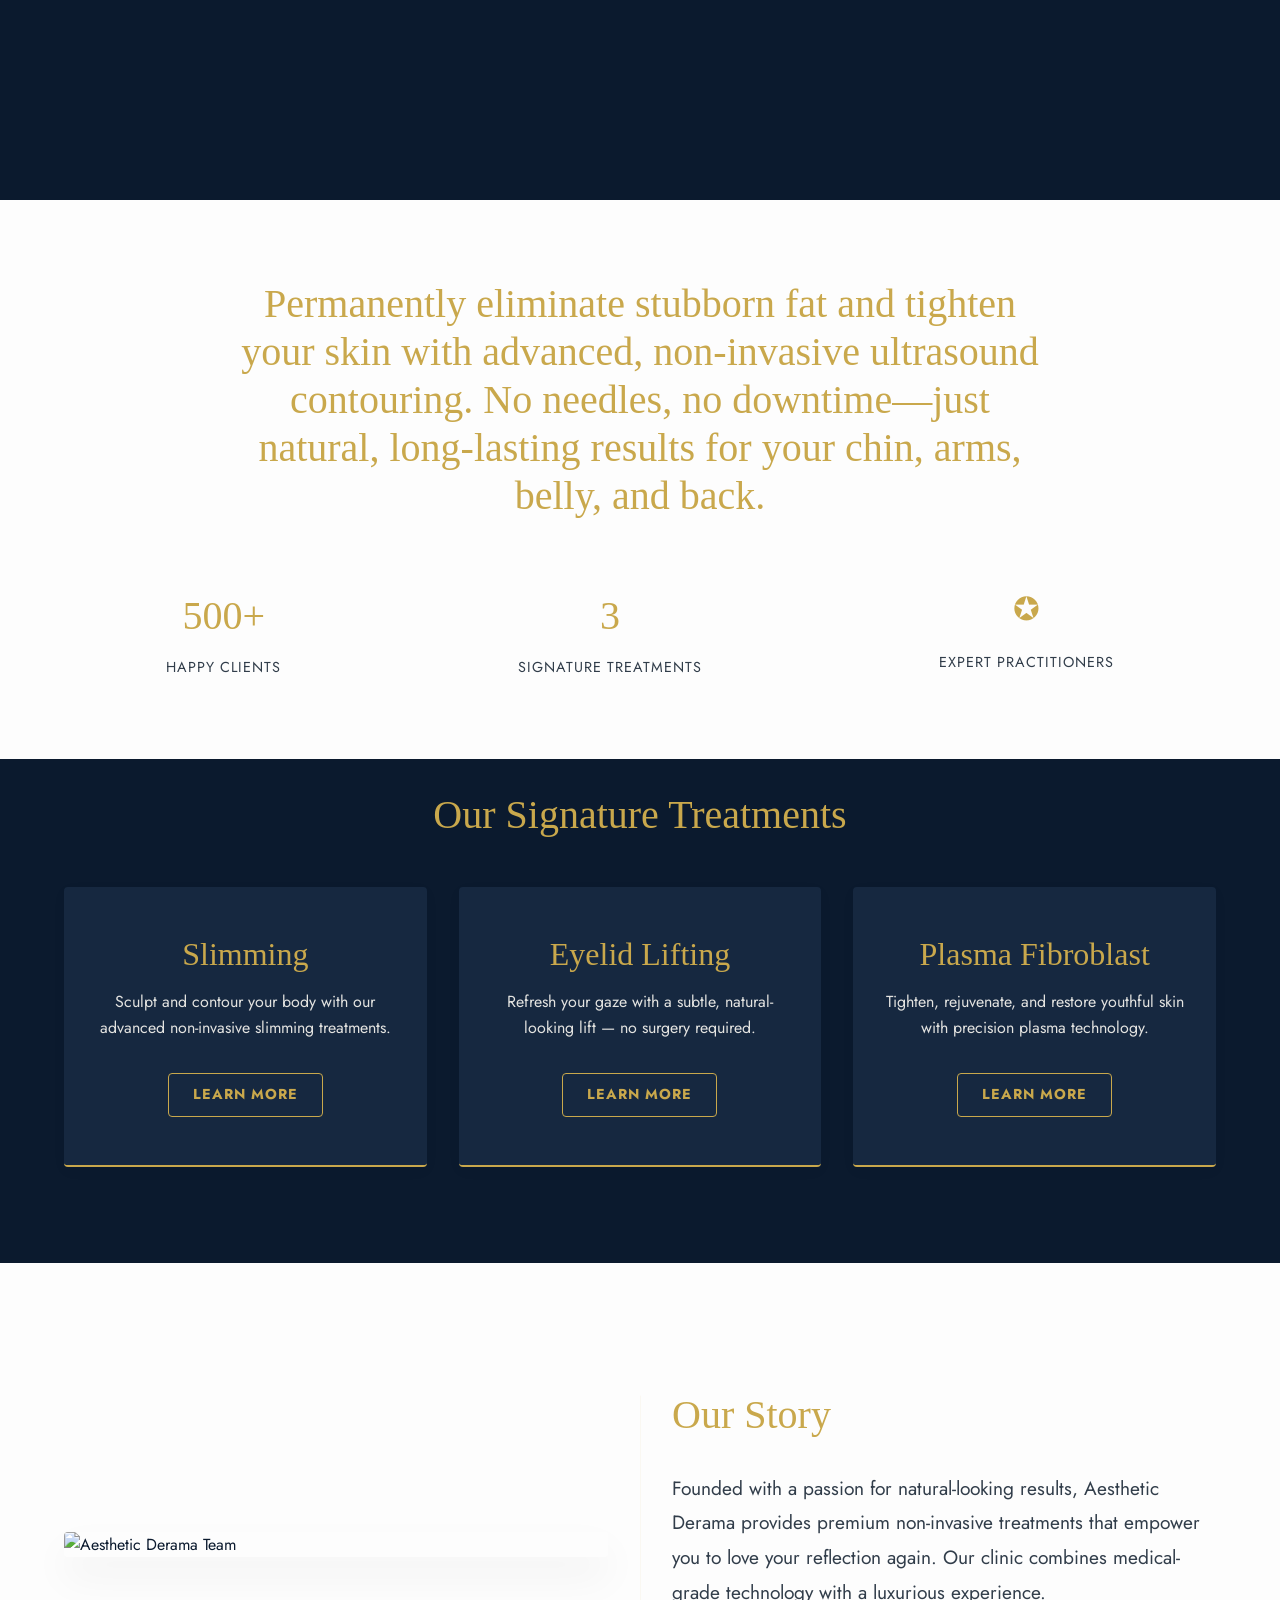
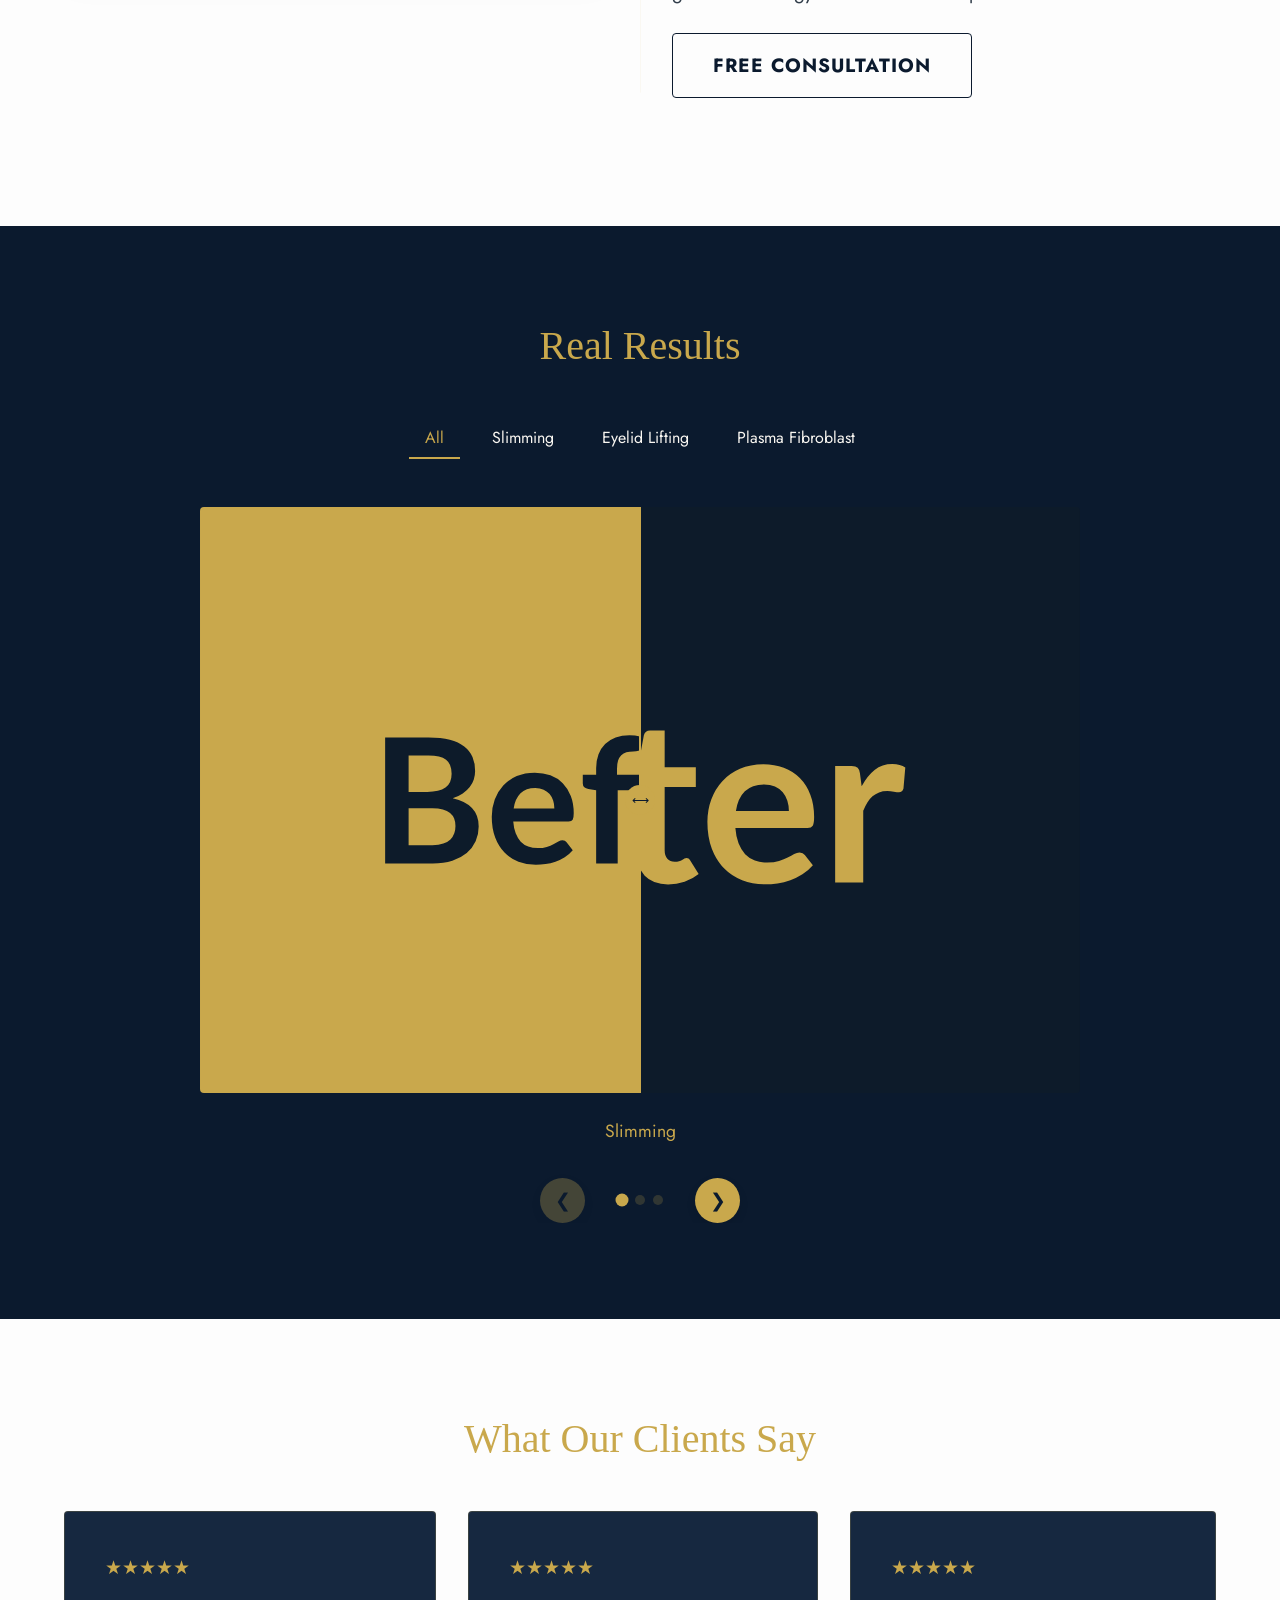
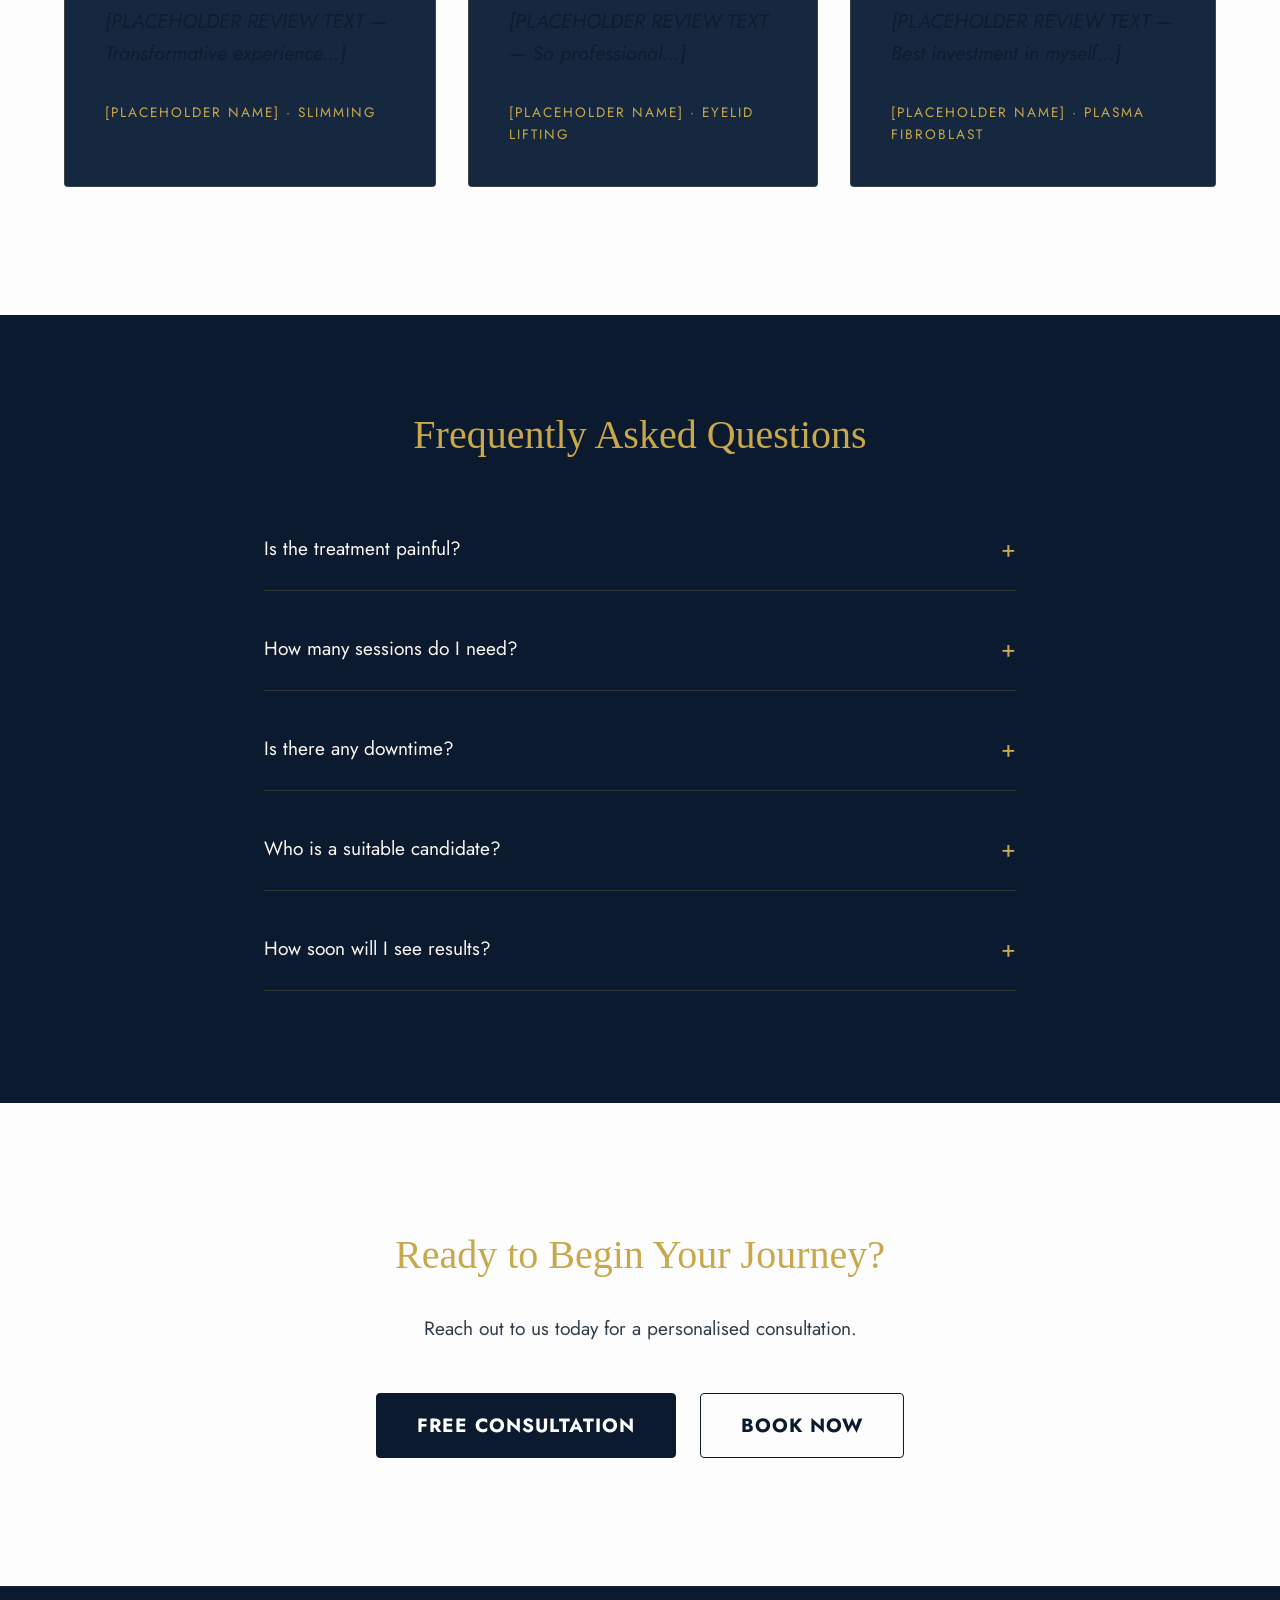
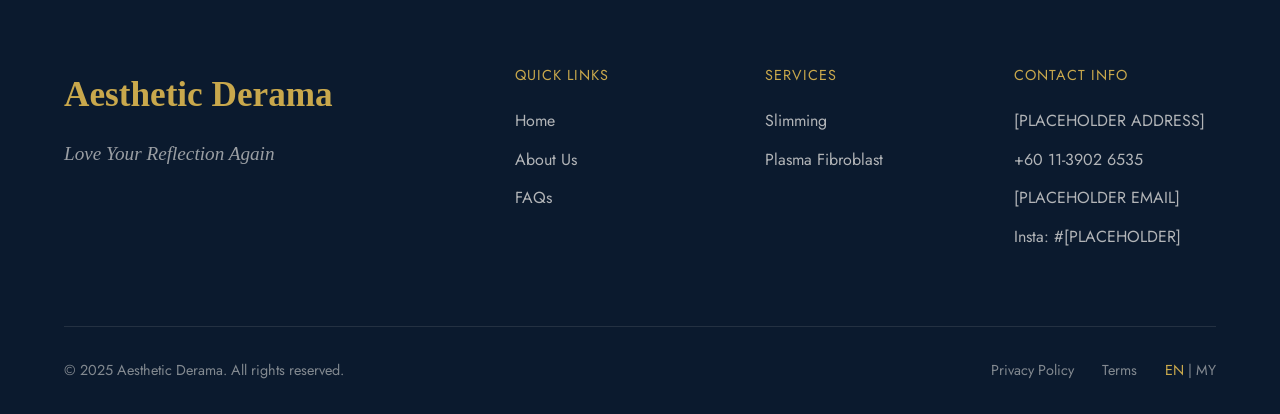
==== commit 532d97cc: "add banner, change font styles" ====
--- a/index.html
+++ b/index.html
@@ -23,8 +23,8 @@
                     <li class="dropdown">
                         <a href="plasma-fibroblast.html" data-lang-en="Plasma Fibroblast" data-lang-my="Plasma Fibroblast">Plasma Fibroblast</a>
                         <ul class="dropdown-menu">
-                            <li><a href="plasma-fibroblast.html#eyelid" data-lang-en="Eyelid Lifting" data-lang-my="Angkat Kelopak Mata">Eyelid Lifting</a></li>
-                            <li><a href="plasma-fibroblast.html#eyebags" data-lang-en="Eye bags Removal" data-lang-my="Menghilangkan Beg Mata">Eye bags Removal</a></li>
+                            <li><a href="plasma-fibroblast.html#eyelid" data-lang-en="Eyelid Lifting & Eyebag Removal" data-lang-my="Angkat Kelopak Mata & Beg Mata">Eyelid Lifting & Eyebag Removal</a></li>
+                            <li><a href="plasma-fibroblast.html#eyebags" data-lang-en="Full Face & Neck" data-lang-my="Seluruh Muka & Leher">Full Face & Neck</a></li>
                             <li><a href="plasma-fibroblast.html#scars" data-lang-en="Scar Removal" data-lang-my="Menghilangkan Parut">Scar Removal</a></li>
                         </ul>
                     </li>
@@ -146,8 +146,8 @@
                 <p data-lang-en="Founded with a passion for natural-looking results, Aesthetic Derama provides premium non-invasive treatments that empower you to love your reflection again. Our clinic combines medical-grade technology with a luxurious experience."
                     data-lang-my="Diasaskan dengan semangat untuk hasil yang kelihatan semula jadi, Aesthetic Derama menyediakan rawatan bukan invasif premium yang memperkasakan anda untuk mencintai pantulan anda kembali. Klinik kami menggabungkan teknologi gred perubatan dengan pengalaman mewah.">
                     Founded with a passion for natural-looking results, Aesthetic Derama provides premium non-invasive treatments that empower you to love your reflection again. Our clinic combines medical-grade technology with a luxurious experience.</p>
-                <a href="https://wa.me/601139026535?text=Hello%2C%20I%27d%20like%20to%20contact%20you" target="_blank" rel="noopener noreferrer" class="btn btn-outline" data-lang-en="Book a Consultation"
-                    data-lang-my="Tempah Perundingan">Book a Consultation</a>
+                <a href="https://wa.me/601139026535?text=Hello%2C%20I%27d%20like%20to%20contact%20you" target="_blank" rel="noopener noreferrer" class="btn btn-outline" data-lang-en="Free Consultation"
+                    data-lang-my="Konsultasi Percuma">Free Consultation</a>
             </div>
         </div>
     </section>
@@ -335,10 +335,10 @@
                 data-lang-my="Hubungi kami hari ini untuk perundingan yang diperibadikan.">Reach out to us today for a
                 personalised consultation.</p>
             <div class="cta-btns">
-                <a href="https://wa.me/601139026535?text=Hello%2C%20I%27d%20like%20to%20contact%20you" target="_blank" rel="noopener noreferrer" class="btn btn-primary" data-lang-en="WhatsApp Us Now"
-                    data-lang-my="WhatsApp Kami Sekarang">WhatsApp Us Now</a>
-                <a href="#services" class="btn btn-outline" data-lang-en="View Treatments"
-                    data-lang-my="Lihat Rawatan">View Treatments</a>
+                <a href="https://wa.me/601139026535?text=Hello%2C%20I%27d%20like%20to%20contact%20you" target="_blank" rel="noopener noreferrer" class="btn btn-primary" data-lang-en="Free Consultation"
+                    data-lang-my="Konsultasi Percuma">Free Consultation</a>
+                <a href="https://wa.me/601139026535?text=Hello%2C%20I%27d%20like%20to%20contact%20you" target="_blank" rel="noopener noreferrer" class="btn btn-outline" data-lang-en="Book Now"
+                    data-lang-my="Tempah Sekarang">Book Now</a>
             </div>
         </div>
     </section>
@@ -394,10 +394,13 @@
         </div>
     </footer>
 
-    <!-- Floating WhatsApp -->
     <a href="https://wa.me/601139026535?text=Hello%2C%20I%27d%20like%20to%20contact%20you" target="_blank" rel="noopener noreferrer" class="floating-wa">
         <div class="wa-label" data-lang-en="Chat With Us" data-lang-my="Sembang Dengan Kami">Chat With Us</div>
-        <div class="wa-icon">&#9993;</div> <!-- Better icon if font-awesome isn't permitted -->
+        <div class="wa-icon">
+            <svg viewBox="0 0 448 512" width="30" height="30" fill="currentColor">
+                <path d="M380.9 97.1C339 55.1 283.2 32 223.9 32c-122.4 0-222 99.6-222 222 0 39.1 10.2 77.3 29.6 111L0 480l117.7-30.9c32.4 17.7 68.9 27 106.1 27h.1c122.3 0 224.1-99.6 224.1-222 0-59.3-25.2-115-67.1-157zm-157 341.6c-33.2 0-65.7-8.9-94-25.7l-6.7-4-69.8 18.3L72 359.2l-4.4-7c-18.5-29.4-28.2-63.3-28.2-98.2 0-101.7 82.8-184.5 184.6-184.5 49.3 0 95.6 19.2 130.4 54.1 34.8 34.9 56.2 81.2 56.1 130.5 0 101.8-84.9 184.6-186.6 184.6zm101.2-138.2c-5.5-2.8-32.8-16.2-37.9-18-5.1-1.9-8.8-2.8-12.5 2.8-3.7 5.6-14.3 18-17.6 21.8-3.2 3.7-6.5 4.2-12 1.4-5.5-2.8-23.4-8.6-44.6-27.5-16.4-14.7-27.6-32.8-30.8-38.4-3.2-5.5-.3-8.6 2.5-11.3 2.5-2.5 5.5-6.5 8.3-9.7 2.8-3.3 3.7-5.6 5.5-9.3 1.8-3.7.9-6.9-.5-9.7-1.4-2.8-12.5-30.1-17.1-41.2-4.5-10.8-9.1-9.3-12.5-9.5-3.2-.2-6.9-.2-10.6-.2-3.7 0-9.7 1.4-14.8 6.9-5.1 5.6-19.4 19-19.4 46.3 0 27.3 19.9 53.7 22.6 57.4 2.8 3.7 39.1 59.7 94.8 83.8 13.2 5.8 23.5 9.2 31.5 11.8 13.3 4.2 25.4 3.6 35 2.2 10.7-1.5 32.8-13.4 37.4-26.4 4.6-13 4.6-24.1 3.2-26.4-1.3-2.5-5-3.9-10.5-6.6z"/>
+            </svg>
+        </div>
     </a>
 
     <script src="main.js"></script>
--- a/styles.css
+++ b/styles.css
@@ -98,8 +98,10 @@
 }
 
 /* Unified Section Headers */
-section h2, .about-content h2, .cta-banner h2 {
-    font-size: 3rem !important;
+section h2,
+.about-content h2,
+.cta-banner h2 {
+    font-size: 2.5rem !important;
     color: var(--color-gold) !important;
     margin-bottom: 2rem;
     font-family: var(--font-heading);
@@ -109,8 +111,11 @@
 }
 
 @media (max-width: 768px) {
-    section h2, .about-content h2, .cta-banner h2 {
-        font-size: 2.2rem !important;
+
+    section h2,
+    .about-content h2,
+    .cta-banner h2 {
+        font-size: 2rem !important;
     }
 }
 
@@ -313,7 +318,7 @@
         flex-direction: column;
         gap: 1.5rem;
     }
-    
+
     .dropdown-menu {
         position: static;
         opacity: 1;
@@ -323,14 +328,15 @@
         border-top: none;
         background-color: transparent;
         padding: 0.5rem 0 0 1rem;
-        display: none; /* Controlled by JS or active class */
-    }
-    
+        display: none;
+        /* Controlled by JS or active class */
+    }
+
     .dropdown.active .dropdown-menu {
         display: block;
     }
-    
-    .dropdown > a {
+
+    .dropdown>a {
         display: inline-flex !important;
         justify-content: center;
         align-items: center;
@@ -340,7 +346,7 @@
         padding: 0.8rem 1.5rem;
     }
 
-    .dropdown > a::after {
+    .dropdown>a::after {
         content: '▾';
         font-size: 0.9rem;
         position: static;
@@ -379,12 +385,16 @@
 /* Buttons */
 .btn {
     display: inline-block;
-    padding: 0.8rem 2rem;
+    padding: 1rem 2.5rem;
     font-family: var(--font-body);
-    font-size: 1rem;
+    font-size: 1.2rem;
+    font-weight: 700;
+    text-transform: uppercase;
+    letter-spacing: 1px;
     cursor: pointer;
     border-radius: var(--radius);
     text-align: center;
+    transition: var(--transition);
 }
 
 .btn-primary {
@@ -449,7 +459,15 @@
 }
 
 section:nth-of-type(even) p {
-    color: rgba(250, 247, 242, 0.8);
+    color: rgba(250, 247, 242, 0.9);
+}
+
+/* Section Subtitle / Intro text under h2 */
+section h2+p,
+.about-content h2+p,
+.cta-banner h2+p {
+    font-size: 1.2rem;
+    line-height: 1.8;
 }
 
 /* Ensure buttons stand out on white background */
@@ -483,7 +501,8 @@
 
 /* Hero Section - Scrollytelling Implementation */
 .hero-parallax-container {
-    height: 200vh; /* Space for the two-stage scroll */
+    height: 200vh;
+    /* Space for the two-stage scroll */
     position: relative;
 }
 
@@ -510,7 +529,8 @@
 
 .hero-content-reveal {
     position: absolute;
-    top: 100vh; /* Starts below the first 100vh fold */
+    top: 100vh;
+    /* Starts below the first 100vh fold */
     width: 100%;
     height: 100vh;
     display: flex;
@@ -522,10 +542,21 @@
 }
 
 /* Original individual page styles for backgrounds */
-.hero-home { background-image: url('images/hero-home.png'); }
-.hero-slimming { background-image: url('images/slimming-banner.png'); }
-.hero-plasma { background-image: url('images/hero-plasma.png'); }
-.hero-blog { background-image: url('images/hero-blog.png'); }
+.hero-home {
+    background-image: url('images/hero-home.png');
+}
+
+.hero-slimming {
+    background-image: url('images/slimming-banner.png');
+}
+
+.hero-plasma {
+    background-image: url('images/plasma-fibroblast-banner.png');
+}
+
+.hero-blog {
+    background-image: url('images/hero-blog.png');
+}
 
 .hero-content-reveal h1 {
     font-size: 3rem;
@@ -558,9 +589,22 @@
 }
 
 @keyframes bounce {
-    0%, 20%, 50%, 80%, 100% {transform: translateX(-50%) translateY(0);}
-    40% {transform: translateX(-50%) translateY(-10px);}
-    60% {transform: translateX(-50%) translateY(-5px);}
+
+    0%,
+    20%,
+    50%,
+    80%,
+    100% {
+        transform: translateX(-50%) translateY(0);
+    }
+
+    40% {
+        transform: translateX(-50%) translateY(-10px);
+    }
+
+    60% {
+        transform: translateX(-50%) translateY(-5px);
+    }
 }
 
 
